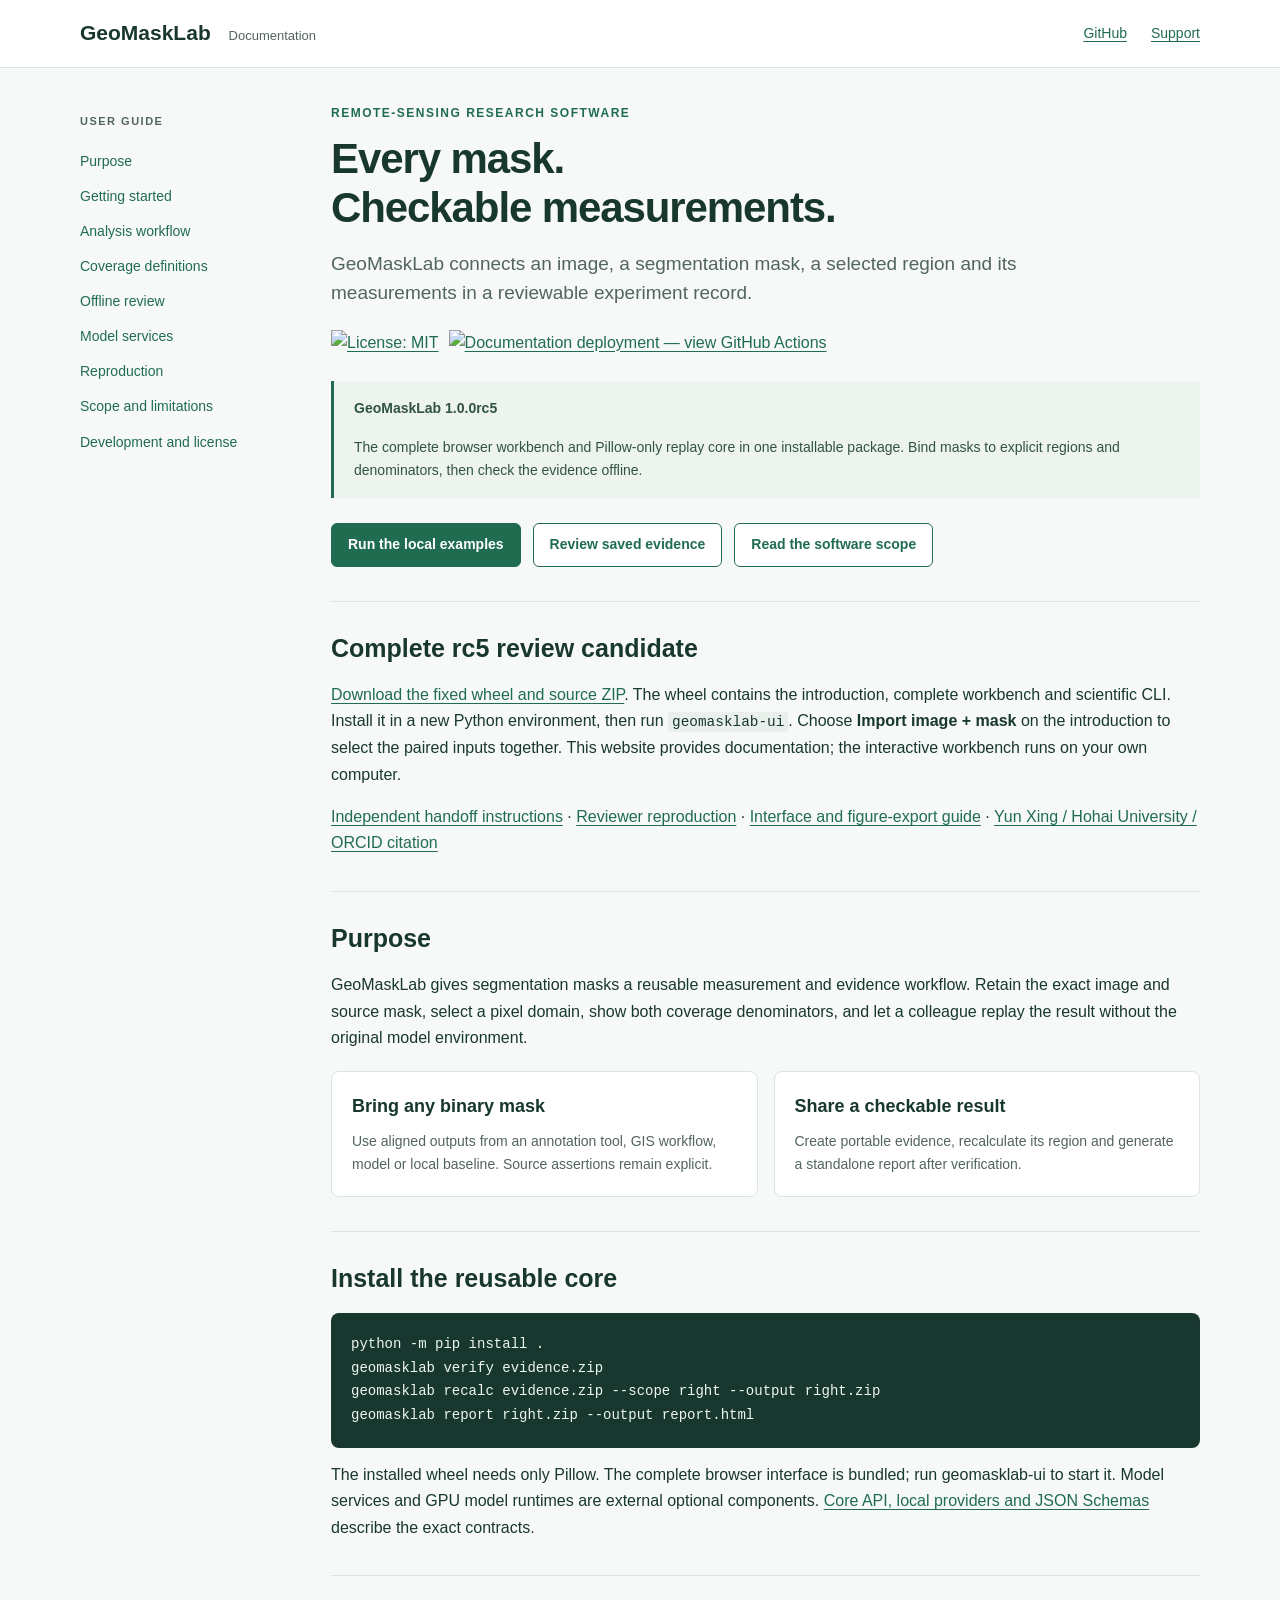
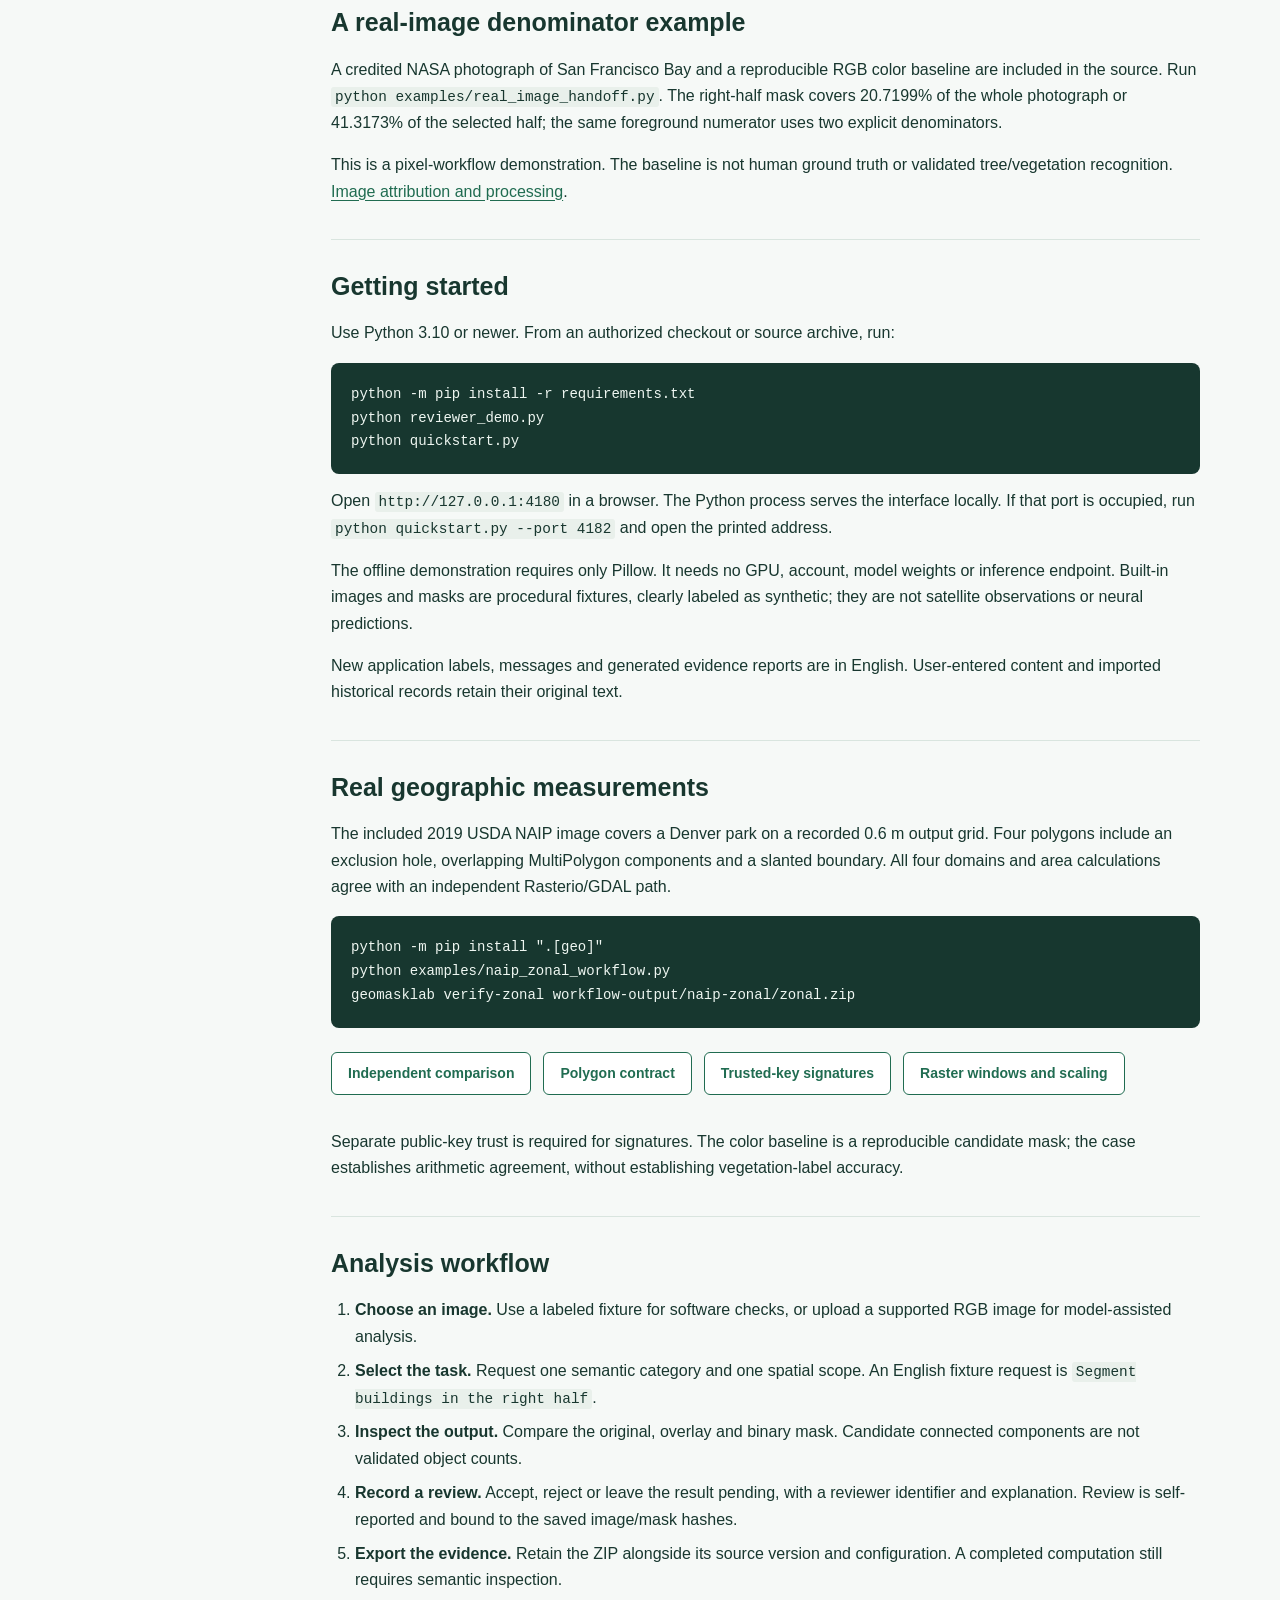
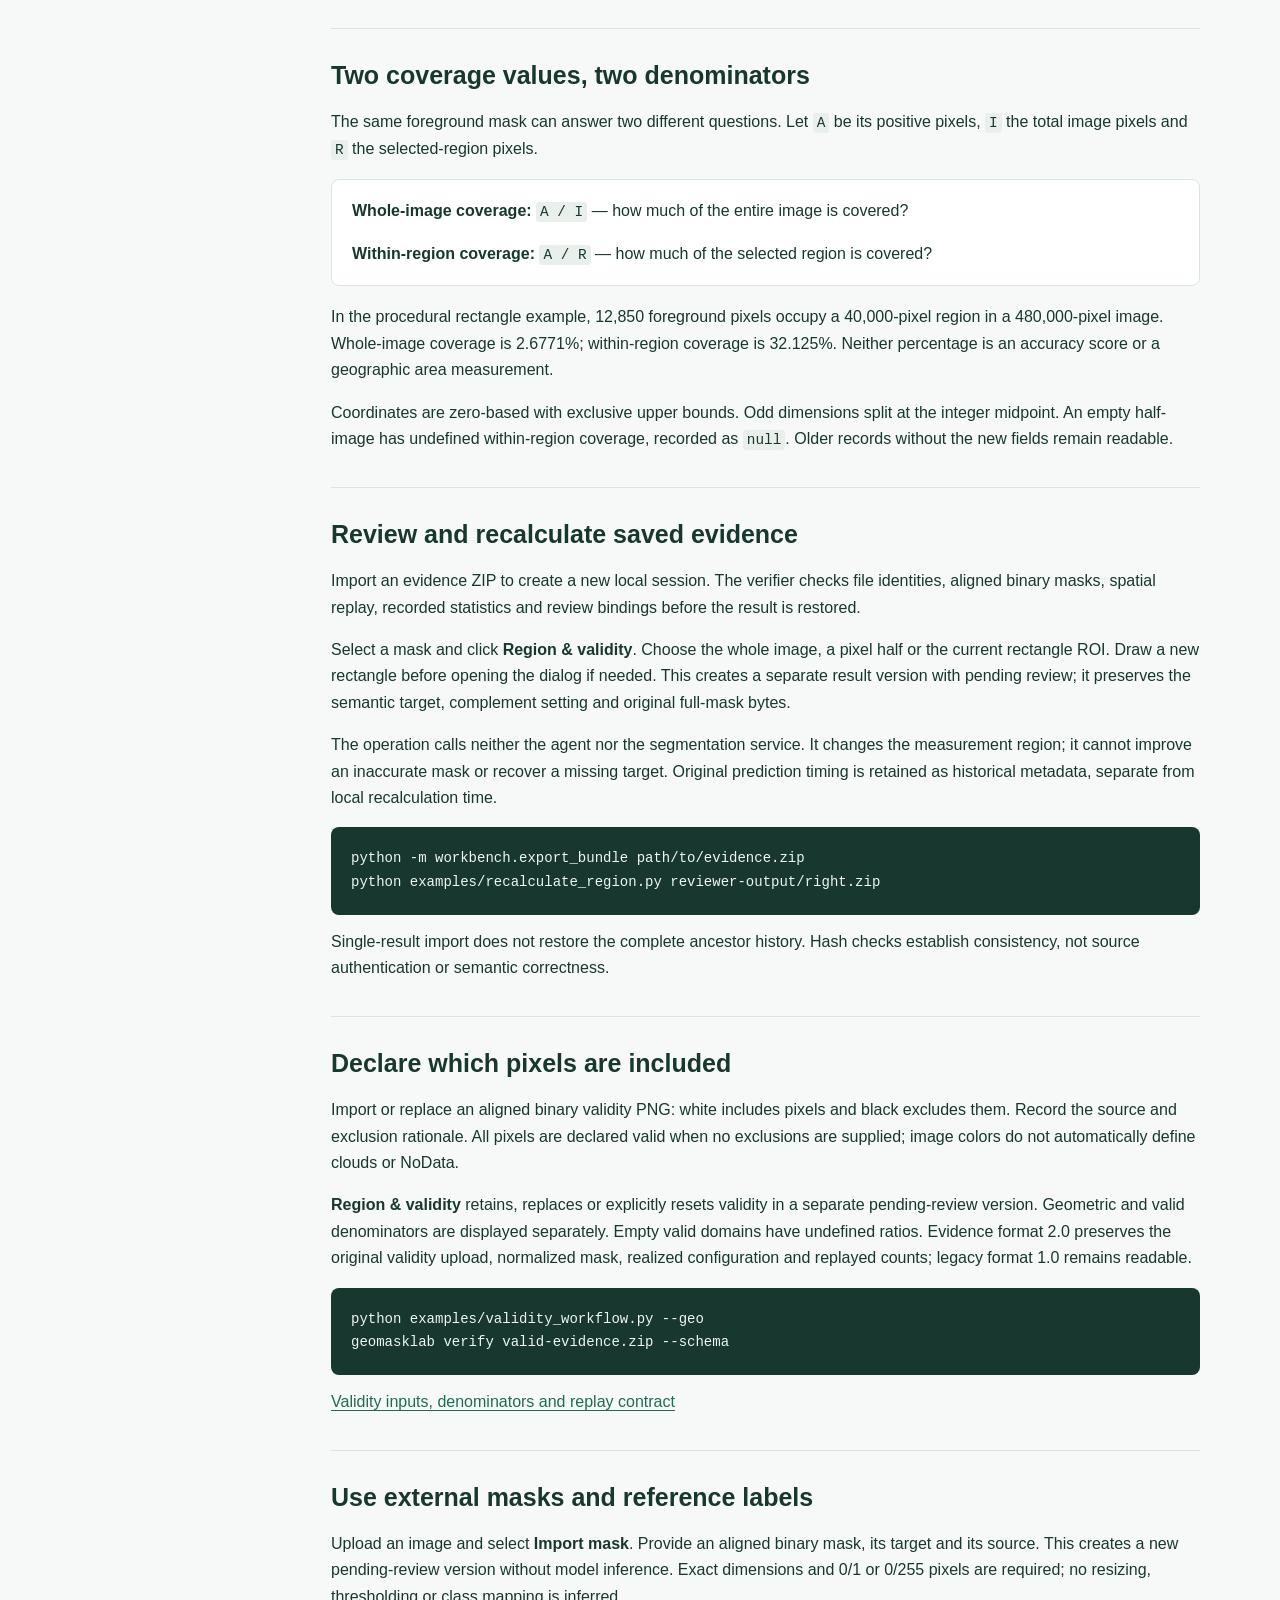
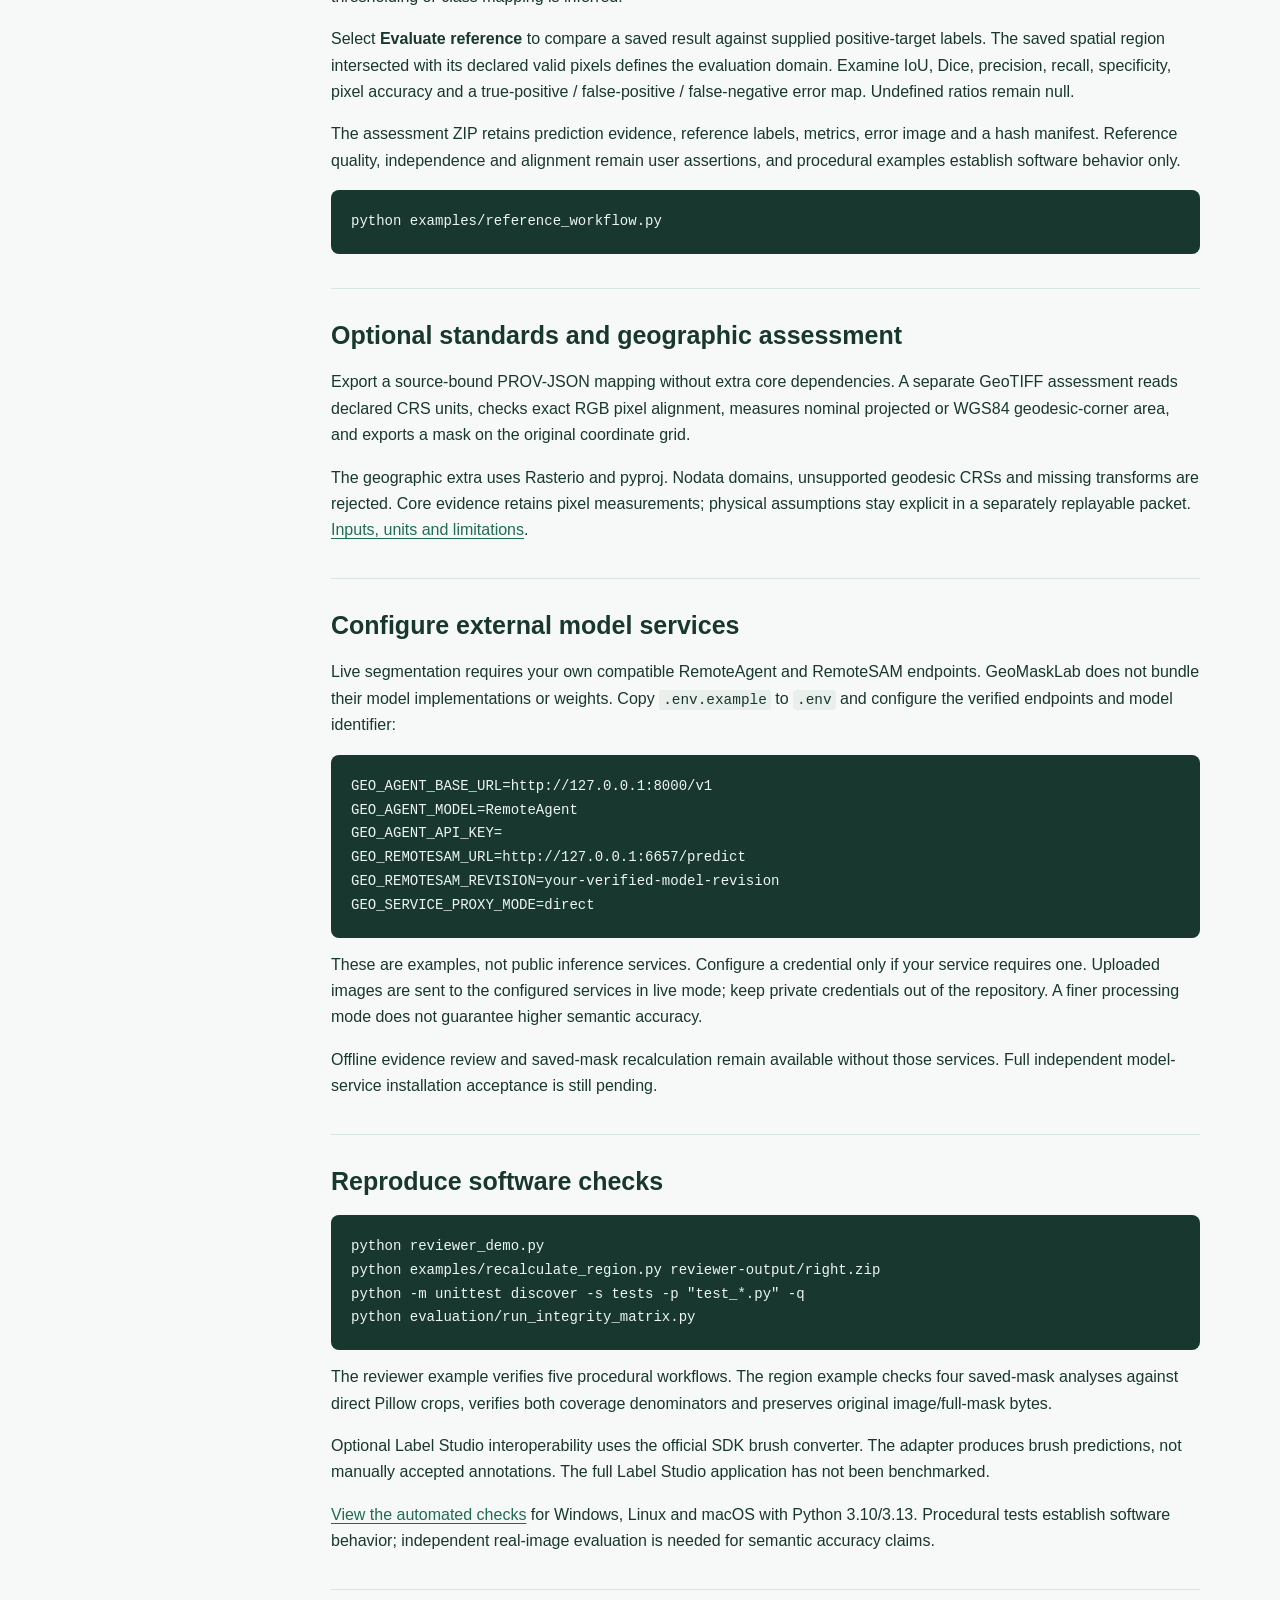
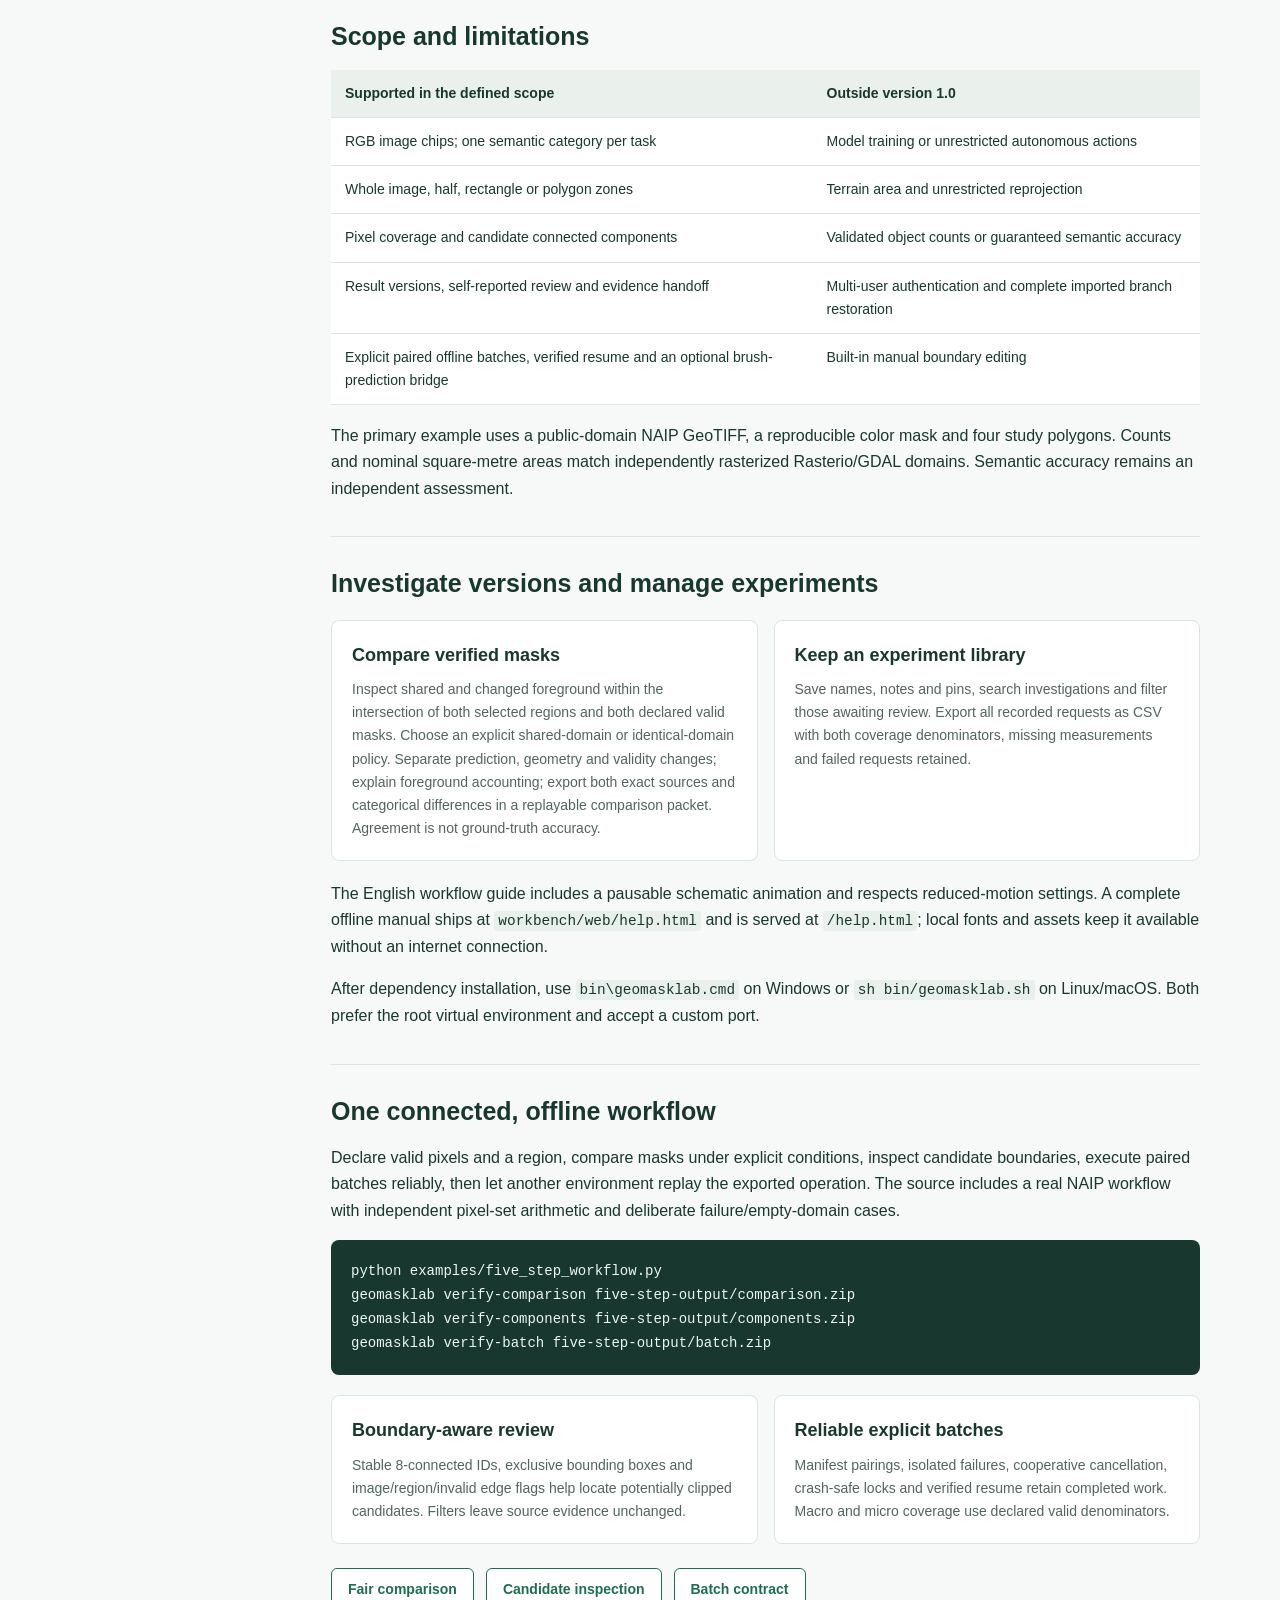
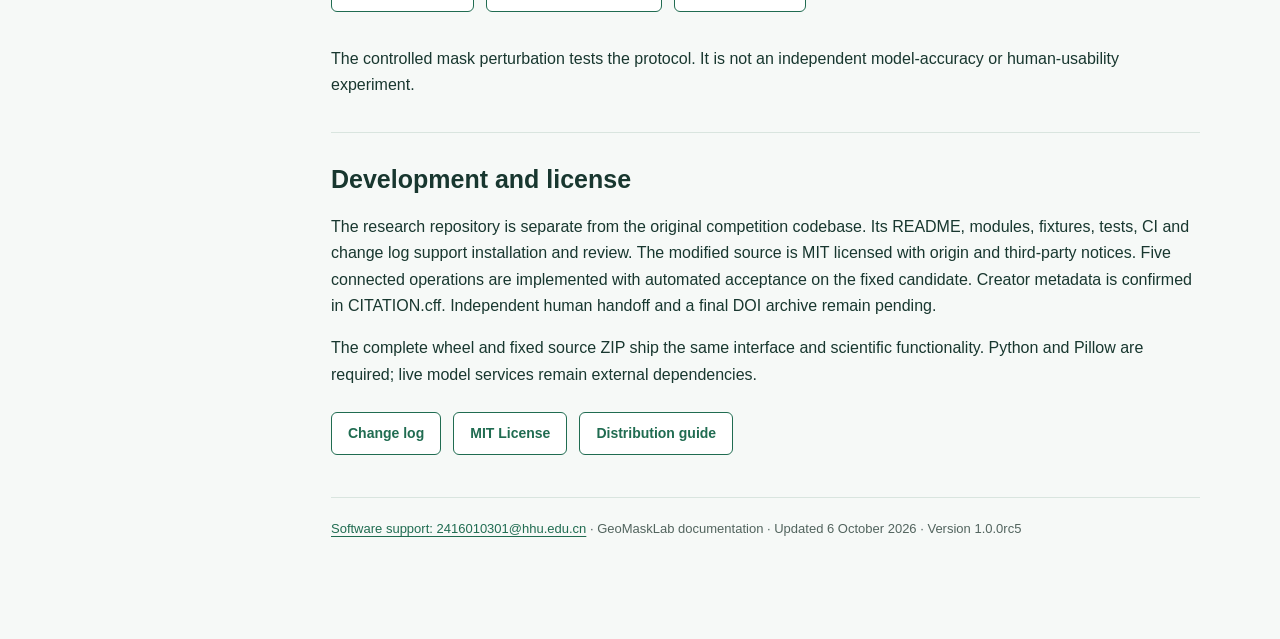
==== docs/site/index.html @ 45d6dcd5 "Make paired imports clear and align rc5 reviewer reproduction" ====
<!doctype html>
<html lang="en">
<head>
  <meta charset="utf-8">
  <meta name="viewport" content="width=device-width, initial-scale=1">
  <meta name="description" content="GeoMaskLab documentation: traceable remote-sensing segmentation, region-specific pixel measurements, and offline evidence review.">
  <title>GeoMaskLab — Documentation</title>
  <style>
    :root{color-scheme:light;--ink:#18372f;--muted:#52645e;--line:#d9e5df;--green:#206c51;--paper:#f6f9f7}
    *{box-sizing:border-box}html{scroll-behavior:smooth;scroll-padding-top:84px}body{margin:0;font:16px/1.65 Arial,Helvetica,sans-serif;color:var(--ink);background:var(--paper)}a{color:var(--green);text-underline-offset:3px}a:focus-visible,button:focus-visible{outline:3px solid #d9a546;outline-offset:4px}.skip{position:absolute;top:-60px;left:16px;background:white;padding:8px}.skip:focus{top:8px;z-index:10}header{background:#fff;border-bottom:1px solid var(--line);position:sticky;top:0;z-index:2}.header-inner{max-width:1180px;margin:auto;padding:16px 30px;display:flex;align-items:center;justify-content:space-between;gap:24px}.brand{font-weight:700;font-size:21px;color:var(--ink);text-decoration:none}.brand span{font-size:13px;color:var(--muted);font-weight:400;margin-left:12px}.header-links{display:flex;gap:24px;font-size:14px}.layout{max-width:1180px;margin:auto;display:grid;grid-template-columns:205px minmax(0,1fr);gap:46px;padding:36px 30px 70px}nav{position:sticky;top:100px;align-self:start;font-size:14px}nav strong{display:block;font-size:11px;letter-spacing:1.5px;color:var(--muted);margin:8px 0 14px}nav a{display:block;padding:6px 0;text-decoration:none}nav a:hover{text-decoration:underline}main{min-width:0}.eyebrow{color:var(--green);font-size:12px;letter-spacing:1.5px;font-weight:700;margin:0 0 12px}h1{font-size:42px;line-height:1.16;letter-spacing:-1.1px;margin:0 0 16px;max-width:720px}h2{font-size:25px;line-height:1.3;margin:0 0 18px}h3{font-size:18px;margin:0 0 8px}p{margin:0 0 16px}.lead{font-size:19px;line-height:1.55;color:var(--muted);max-width:710px}.badges{display:flex;flex-wrap:wrap;gap:10px;margin:22px 0}.badges img{height:20px;max-width:100%}.notice{background:#edf4ee;border-left:3px solid var(--green);padding:16px 20px;color:#315247;font-size:14px;margin:25px 0}.notice p:last-child{margin-bottom:0}.actions{display:flex;flex-wrap:wrap;gap:12px;margin:24px 0 34px}.button{display:inline-block;border:1px solid var(--green);border-radius:6px;padding:9px 16px;text-decoration:none;font-weight:700;font-size:14px;background:#fff}.button.primary{background:var(--green);color:#fff}section{border-top:1px solid var(--line);padding-top:30px;margin-top:34px}.cards{display:grid;grid-template-columns:repeat(2,minmax(0,1fr));gap:16px;margin:20px 0}.card{background:#fff;border:1px solid var(--line);border-radius:8px;padding:20px}.card p{font-size:14px;color:var(--muted);margin:0}pre{background:#17372f;color:#eef6f1;border-radius:8px;padding:20px;overflow:auto;font-size:14px;line-height:1.7}code{font-family:Consolas,"Liberation Mono",monospace}p code,li code,td code{font-size:.9em;background:#e9f0eb;padding:2px 4px;border-radius:3px}.table-wrap{overflow:auto}table{border-collapse:collapse;width:100%;font-size:14px;background:white}th,td{text-align:left;vertical-align:top;padding:12px 14px;border-bottom:1px solid var(--line)}th{background:#eaf1ec}ol,ul{padding-left:24px}li{margin-bottom:8px}.small{font-size:13px;color:var(--muted)}footer{border-top:1px solid var(--line);padding-top:20px;margin-top:42px;font-size:13px;color:var(--muted)}.formula{background:#fff;border:1px solid var(--line);border-radius:8px;padding:18px 20px}
    @media(max-width:800px){.layout{grid-template-columns:1fr;padding:25px 20px;gap:24px}nav{position:static;display:flex;flex-wrap:wrap;gap:8px 20px;border-bottom:1px solid var(--line);padding-bottom:15px}nav strong{width:100%;margin-bottom:0}nav a{padding:2px 0}.header-inner{padding:14px 20px}.header-links{gap:14px}.brand span{display:none}h1{font-size:34px}.cards{grid-template-columns:1fr}.lead{font-size:17px}}
    @media(prefers-reduced-motion:reduce){html{scroll-behavior:auto}}
  </style>
</head>
<body>
<a class="skip" href="#main">Skip to content</a>
<header><div class="header-inner"><a class="brand" href="#main">GeoMaskLab <span>Documentation</span></a><div class="header-links"><a href="https://github.com/pophip3/geomasklab">GitHub</a><a href="https://github.com/pophip3/geomasklab/issues">Support</a></div></div></header>
<div class="layout">
<nav aria-label="Documentation sections"><strong>USER GUIDE</strong><a href="#purpose">Purpose</a><a href="#start">Getting started</a><a href="#workflow">Analysis workflow</a><a href="#coverage">Coverage definitions</a><a href="#offline">Offline review</a><a href="#models">Model services</a><a href="#reproduce">Reproduction</a><a href="#scope">Scope and limitations</a><a href="#development">Development and license</a></nav>
<main id="main">
  <p class="eyebrow">REMOTE-SENSING RESEARCH SOFTWARE</p>
  <h1>Every mask.<br>Checkable measurements.</h1>
  <p class="lead">GeoMaskLab connects an image, a segmentation mask, a selected region and its measurements in a reviewable experiment record.</p>
  <div class="badges"><a href="https://github.com/pophip3/geomasklab/blob/main/LICENSE"><img src="https://img.shields.io/badge/license-MIT-blue" alt="License: MIT"></a><a href="https://github.com/pophip3/geomasklab/actions/workflows/documentation.yml"><img src="https://github.com/pophip3/geomasklab/actions/workflows/documentation.yml/badge.svg" alt="Documentation deployment — view GitHub Actions"></a></div>
  <div class="notice"><p><strong>GeoMaskLab 1.0.0rc5</strong></p><p>The complete browser workbench and Pillow-only replay core in one installable package. Bind masks to explicit regions and denominators, then check the evidence offline.</p></div>
  <div class="actions"><a class="button primary" href="#start">Run the local examples</a><a class="button" href="#offline">Review saved evidence</a><a class="button" href="https://github.com/pophip3/geomasklab/blob/main/docs/software_scope.md">Read the software scope</a></div>

  <section id="release"><h2>Complete rc5 review candidate</h2><p><a href="https://github.com/pophip3/geomasklab/releases/tag/v1.0.0rc5">Download the fixed wheel and source ZIP</a>. The wheel contains the introduction, complete workbench and scientific CLI. Install it in a new Python environment, then run <code>geomasklab-ui</code>. Choose <strong>Import image + mask</strong> on the introduction to select the paired inputs together. This website provides documentation; the interactive workbench runs on your own computer.</p><p><a href="https://github.com/pophip3/geomasklab/blob/v1.0.0rc5/docs/independent_handoff.md">Independent handoff instructions</a> · <a href="https://github.com/pophip3/geomasklab/blob/v1.0.0rc5/docs/reviewer_reproduction.md">Reviewer reproduction</a> · <a href="https://github.com/pophip3/geomasklab/blob/v1.0.0rc5/docs/presentation_workbench.md">Interface and figure-export guide</a> · <a href="https://github.com/pophip3/geomasklab/blob/v1.0.0rc5/CITATION.cff">Yun Xing / Hohai University / ORCID citation</a></p></section><section id="purpose"><h2>Purpose</h2><p>GeoMaskLab gives segmentation masks a reusable measurement and evidence workflow. Retain the exact image and source mask, select a pixel domain, show both coverage denominators, and let a colleague replay the result without the original model environment.</p><div class="cards"><article class="card"><h3>Bring any binary mask</h3><p>Use aligned outputs from an annotation tool, GIS workflow, model or local baseline. Source assertions remain explicit.</p></article><article class="card"><h3>Share a checkable result</h3><p>Create portable evidence, recalculate its region and generate a standalone report after verification.</p></article></div></section>

  <section id="core"><h2>Install the reusable core</h2><pre><code>python -m pip install .
geomasklab verify evidence.zip
geomasklab recalc evidence.zip --scope right --output right.zip
geomasklab report right.zip --output report.html</code></pre><p>The installed wheel needs only Pillow. The complete browser interface is bundled; run geomasklab-ui to start it. Model services and GPU model runtimes are external optional components. <a href="https://github.com/pophip3/geomasklab/blob/main/docs/core_package.md">Core API, local providers and JSON Schemas</a> describe the exact contracts.</p></section>
<section id="real"><h2>A real-image denominator example</h2><p>A credited NASA photograph of San Francisco Bay and a reproducible RGB color baseline are included in the source. Run <code>python examples/real_image_handoff.py</code>. The right-half mask covers 20.7199% of the whole photograph or 41.3173% of the selected half; the same foreground numerator uses two explicit denominators.</p><p>This is a pixel-workflow demonstration. The baseline is not human ground truth or validated tree/vegetation recognition. <a href="https://github.com/pophip3/geomasklab/tree/main/examples/data/san-francisco-bay">Image attribution and processing</a>.</p></section>
<section id="start"><h2>Getting started</h2><p>Use Python 3.10 or newer. From an authorized checkout or source archive, run:</p><pre><code>python -m pip install -r requirements.txt
python reviewer_demo.py
python quickstart.py</code></pre><p>Open <code>http://127.0.0.1:4180</code> in a browser. The Python process serves the interface locally. If that port is occupied, run <code>python quickstart.py --port 4182</code> and open the printed address.</p><p>The offline demonstration requires only Pillow. It needs no GPU, account, model weights or inference endpoint. Built-in images and masks are procedural fixtures, clearly labeled as synthetic; they are not satellite observations or neural predictions.</p><p>New application labels, messages and generated evidence reports are in English. User-entered content and imported historical records retain their original text.</p></section>

  <section id="geographic"><h2>Real geographic measurements</h2><p>The included 2019 USDA NAIP image covers a Denver park on a recorded 0.6 m output grid. Four polygons include an exclusion hole, overlapping MultiPolygon components and a slanted boundary. All four domains and area calculations agree with an independent Rasterio/GDAL path.</p><pre><code>python -m pip install &quot;.[geo]&quot;
python examples/naip_zonal_workflow.py
geomasklab verify-zonal workflow-output/naip-zonal/zonal.zip</code></pre><div class="actions"><a class="button" href="https://github.com/pophip3/geomasklab/blob/main/evaluation/geospatial/README.md">Independent comparison</a><a class="button" href="https://github.com/pophip3/geomasklab/blob/main/docs/zonal_statistics.md">Polygon contract</a><a class="button" href="https://github.com/pophip3/geomasklab/blob/main/docs/signatures.md">Trusted-key signatures</a><a class="button" href="https://github.com/pophip3/geomasklab/blob/main/docs/raster_inputs.md">Raster windows and scaling</a></div><p>Separate public-key trust is required for signatures. The color baseline is a reproducible candidate mask; the case establishes arithmetic agreement, without establishing vegetation-label accuracy.</p></section>
  <section id="workflow"><h2>Analysis workflow</h2><ol><li><strong>Choose an image.</strong> Use a labeled fixture for software checks, or upload a supported RGB image for model-assisted analysis.</li><li><strong>Select the task.</strong> Request one semantic category and one spatial scope. An English fixture request is <code>Segment buildings in the right half</code>.</li><li><strong>Inspect the output.</strong> Compare the original, overlay and binary mask. Candidate connected components are not validated object counts.</li><li><strong>Record a review.</strong> Accept, reject or leave the result pending, with a reviewer identifier and explanation. Review is self-reported and bound to the saved image/mask hashes.</li><li><strong>Export the evidence.</strong> Retain the ZIP alongside its source version and configuration. A completed computation still requires semantic inspection.</li></ol></section>

  <section id="coverage"><h2>Two coverage values, two denominators</h2><p>The same foreground mask can answer two different questions. Let <code>A</code> be its positive pixels, <code>I</code> the total image pixels and <code>R</code> the selected-region pixels.</p><div class="formula"><p><strong>Whole-image coverage:</strong> <code>A / I</code> — how much of the entire image is covered?</p><p style="margin-bottom:0"><strong>Within-region coverage:</strong> <code>A / R</code> — how much of the selected region is covered?</p></div><p style="margin-top:18px">In the procedural rectangle example, 12,850 foreground pixels occupy a 40,000-pixel region in a 480,000-pixel image. Whole-image coverage is 2.6771%; within-region coverage is 32.125%. Neither percentage is an accuracy score or a geographic area measurement.</p><p>Coordinates are zero-based with exclusive upper bounds. Odd dimensions split at the integer midpoint. An empty half-image has undefined within-region coverage, recorded as <code>null</code>. Older records without the new fields remain readable.</p></section>

  <section id="offline"><h2>Review and recalculate saved evidence</h2><p>Import an evidence ZIP to create a new local session. The verifier checks file identities, aligned binary masks, spatial replay, recorded statistics and review bindings before the result is restored.</p><p>Select a mask and click <strong>Region &amp; validity</strong>. Choose the whole image, a pixel half or the current rectangle ROI. Draw a new rectangle before opening the dialog if needed. This creates a separate result version with pending review; it preserves the semantic target, complement setting and original full-mask bytes.</p><p>The operation calls neither the agent nor the segmentation service. It changes the measurement region; it cannot improve an inaccurate mask or recover a missing target. Original prediction timing is retained as historical metadata, separate from local recalculation time.</p><pre><code>python -m workbench.export_bundle path/to/evidence.zip
python examples/recalculate_region.py reviewer-output/right.zip</code></pre><p>Single-result import does not restore the complete ancestor history. Hash checks establish consistency, not source authentication or semantic correctness.</p></section>

  <section id="validity"><h2>Declare which pixels are included</h2><p>Import or replace an aligned binary validity PNG: white includes pixels and black excludes them. Record the source and exclusion rationale. All pixels are declared valid when no exclusions are supplied; image colors do not automatically define clouds or NoData.</p><p><strong>Region &amp; validity</strong> retains, replaces or explicitly resets validity in a separate pending-review version. Geometric and valid denominators are displayed separately. Empty valid domains have undefined ratios. Evidence format 2.0 preserves the original validity upload, normalized mask, realized configuration and replayed counts; legacy format 1.0 remains readable.</p><pre><code>python examples/validity_workflow.py --geo
geomasklab verify valid-evidence.zip --schema</code></pre><p><a href="https://github.com/pophip3/geomasklab/blob/main/docs/core_package.md">Validity inputs, denominators and replay contract</a></p></section>
<section id="reference"><h2>Use external masks and reference labels</h2><p>Upload an image and select <strong>Import mask</strong>. Provide an aligned binary mask, its target and its source. This creates a new pending-review version without model inference. Exact dimensions and 0/1 or 0/255 pixels are required; no resizing, thresholding or class mapping is inferred.</p><p>Select <strong>Evaluate reference</strong> to compare a saved result against supplied positive-target labels. The saved spatial region intersected with its declared valid pixels defines the evaluation domain. Examine IoU, Dice, precision, recall, specificity, pixel accuracy and a true-positive / false-positive / false-negative error map. Undefined ratios remain null.</p><p>The assessment ZIP retains prediction evidence, reference labels, metrics, error image and a hash manifest. Reference quality, independence and alignment remain user assertions, and procedural examples establish software behavior only.</p><pre><code>python examples/reference_workflow.py</code></pre></section>

  <section id="extensions"><h2>Optional standards and geographic assessment</h2><p>Export a source-bound PROV-JSON mapping without extra core dependencies. A separate GeoTIFF assessment reads declared CRS units, checks exact RGB pixel alignment, measures nominal projected or WGS84 geodesic-corner area, and exports a mask on the original coordinate grid.</p><p>The geographic extra uses Rasterio and pyproj. Nodata domains, unsupported geodesic CRSs and missing transforms are rejected. Core evidence retains pixel measurements; physical assumptions stay explicit in a separately replayable packet. <a href="https://github.com/pophip3/geomasklab/blob/main/docs/geospatial_assessment.md">Inputs, units and limitations</a>.</p></section>
<section id="models"><h2>Configure external model services</h2><p>Live segmentation requires your own compatible RemoteAgent and RemoteSAM endpoints. GeoMaskLab does not bundle their model implementations or weights. Copy <code>.env.example</code> to <code>.env</code> and configure the verified endpoints and model identifier:</p><pre><code>GEO_AGENT_BASE_URL=http://127.0.0.1:8000/v1
GEO_AGENT_MODEL=RemoteAgent
GEO_AGENT_API_KEY=
GEO_REMOTESAM_URL=http://127.0.0.1:6657/predict
GEO_REMOTESAM_REVISION=your-verified-model-revision
GEO_SERVICE_PROXY_MODE=direct</code></pre><p>These are examples, not public inference services. Configure a credential only if your service requires one. Uploaded images are sent to the configured services in live mode; keep private credentials out of the repository. A finer processing mode does not guarantee higher semantic accuracy.</p><p>Offline evidence review and saved-mask recalculation remain available without those services. Full independent model-service installation acceptance is still pending.</p></section>

  <section id="reproduce"><h2>Reproduce software checks</h2><pre><code>python reviewer_demo.py
python examples/recalculate_region.py reviewer-output/right.zip
python -m unittest discover -s tests -p "test_*.py" -q
python evaluation/run_integrity_matrix.py</code></pre><p>The reviewer example verifies five procedural workflows. The region example checks four saved-mask analyses against direct Pillow crops, verifies both coverage denominators and preserves original image/full-mask bytes.</p><p>Optional Label Studio interoperability uses the official SDK brush converter. The adapter produces brush predictions, not manually accepted annotations. The full Label Studio application has not been benchmarked.</p><p><a href="https://github.com/pophip3/geomasklab/actions/workflows/research-checks.yml">View the automated checks</a> for Windows, Linux and macOS with Python 3.10/3.13. Procedural tests establish software behavior; independent real-image evaluation is needed for semantic accuracy claims.</p></section>

  <section id="scope"><h2>Scope and limitations</h2><div class="table-wrap"><table><thead><tr><th>Supported in the defined scope</th><th>Outside version 1.0</th></tr></thead><tbody><tr><td>RGB image chips; one semantic category per task</td><td>Model training or unrestricted autonomous actions</td></tr><tr><td>Whole image, half, rectangle or polygon zones</td><td>Terrain area and unrestricted reprojection</td></tr><tr><td>Pixel coverage and candidate connected components</td><td>Validated object counts or guaranteed semantic accuracy</td></tr><tr><td>Result versions, self-reported review and evidence handoff</td><td>Multi-user authentication and complete imported branch restoration</td></tr><tr><td>Explicit paired offline batches, verified resume and an optional brush-prediction bridge</td><td>Built-in manual boundary editing</td></tr></tbody></table></div><p style="margin-top:18px">The primary example uses a public-domain NAIP GeoTIFF, a reproducible color mask and four study polygons. Counts and nominal square-metre areas match independently rasterized Rasterio/GDAL domains. Semantic accuracy remains an independent assessment.</p></section>

  <section id="investigate"><h2>Investigate versions and manage experiments</h2><div class="cards"><article class="card"><h3>Compare verified masks</h3><p>Inspect shared and changed foreground within the intersection of both selected regions and both declared valid masks. Choose an explicit shared-domain or identical-domain policy. Separate prediction, geometry and validity changes; explain foreground accounting; export both exact sources and categorical differences in a replayable comparison packet. Agreement is not ground-truth accuracy.</p></article><article class="card"><h3>Keep an experiment library</h3><p>Save names, notes and pins, search investigations and filter those awaiting review. Export all recorded requests as CSV with both coverage denominators, missing measurements and failed requests retained.</p></article></div><p>The English workflow guide includes a pausable schematic animation and respects reduced-motion settings. A complete offline manual ships at <code>workbench/web/help.html</code> and is served at <code>/help.html</code>; local fonts and assets keep it available without an internet connection.</p><p>After dependency installation, use <code>bin\geomasklab.cmd</code> on Windows or <code>sh bin/geomasklab.sh</code> on Linux/macOS. Both prefer the root virtual environment and accept a custom port.</p></section>
  <section id="five-steps"><h2>One connected, offline workflow</h2><p>Declare valid pixels and a region, compare masks under explicit conditions, inspect candidate boundaries, execute paired batches reliably, then let another environment replay the exported operation. The source includes a real NAIP workflow with independent pixel-set arithmetic and deliberate failure/empty-domain cases.</p><pre><code>python examples/five_step_workflow.py
geomasklab verify-comparison five-step-output/comparison.zip
geomasklab verify-components five-step-output/components.zip
geomasklab verify-batch five-step-output/batch.zip</code></pre><div class="cards"><article class="card"><h3>Boundary-aware review</h3><p>Stable 8-connected IDs, exclusive bounding boxes and image/region/invalid edge flags help locate potentially clipped candidates. Filters leave source evidence unchanged.</p></article><article class="card"><h3>Reliable explicit batches</h3><p>Manifest pairings, isolated failures, cooperative cancellation, crash-safe locks and verified resume retain completed work. Macro and micro coverage use declared valid denominators.</p></article></div><div class="actions"><a class="button" href="https://github.com/pophip3/geomasklab/blob/main/docs/fair_comparison.md">Fair comparison</a><a class="button" href="https://github.com/pophip3/geomasklab/blob/main/docs/component_inspection.md">Candidate inspection</a><a class="button" href="https://github.com/pophip3/geomasklab/blob/main/docs/manifest_batch.md">Batch contract</a></div><p>The controlled mask perturbation tests the protocol. It is not an independent model-accuracy or human-usability experiment.</p></section><section id="development"><h2>Development and license</h2><p>The research repository is separate from the original competition codebase. Its README, modules, fixtures, tests, CI and change log support installation and review. The modified source is MIT licensed with origin and third-party notices. Five connected operations are implemented with automated acceptance on the fixed candidate. Creator metadata is confirmed in CITATION.cff. Independent human handoff and a final DOI archive remain pending.</p><p>The complete wheel and fixed source ZIP ship the same interface and scientific functionality. Python and Pillow are required; live model services remain external dependencies.</p><div class="actions"><a class="button" href="https://github.com/pophip3/geomasklab/blob/main/CHANGELOG.md">Change log</a><a class="button" href="https://github.com/pophip3/geomasklab/blob/main/LICENSE">MIT License</a><a class="button" href="https://github.com/pophip3/geomasklab/blob/main/docs/distribution_layout.md">Distribution guide</a></div></section>
  <footer><a href="mailto:2416010301@hhu.edu.cn">Software support: 2416010301@hhu.edu.cn</a> · GeoMaskLab documentation · Updated 6 October 2026 · Version 1.0.0rc5</footer>
</main>
</div>
</body>
</html>
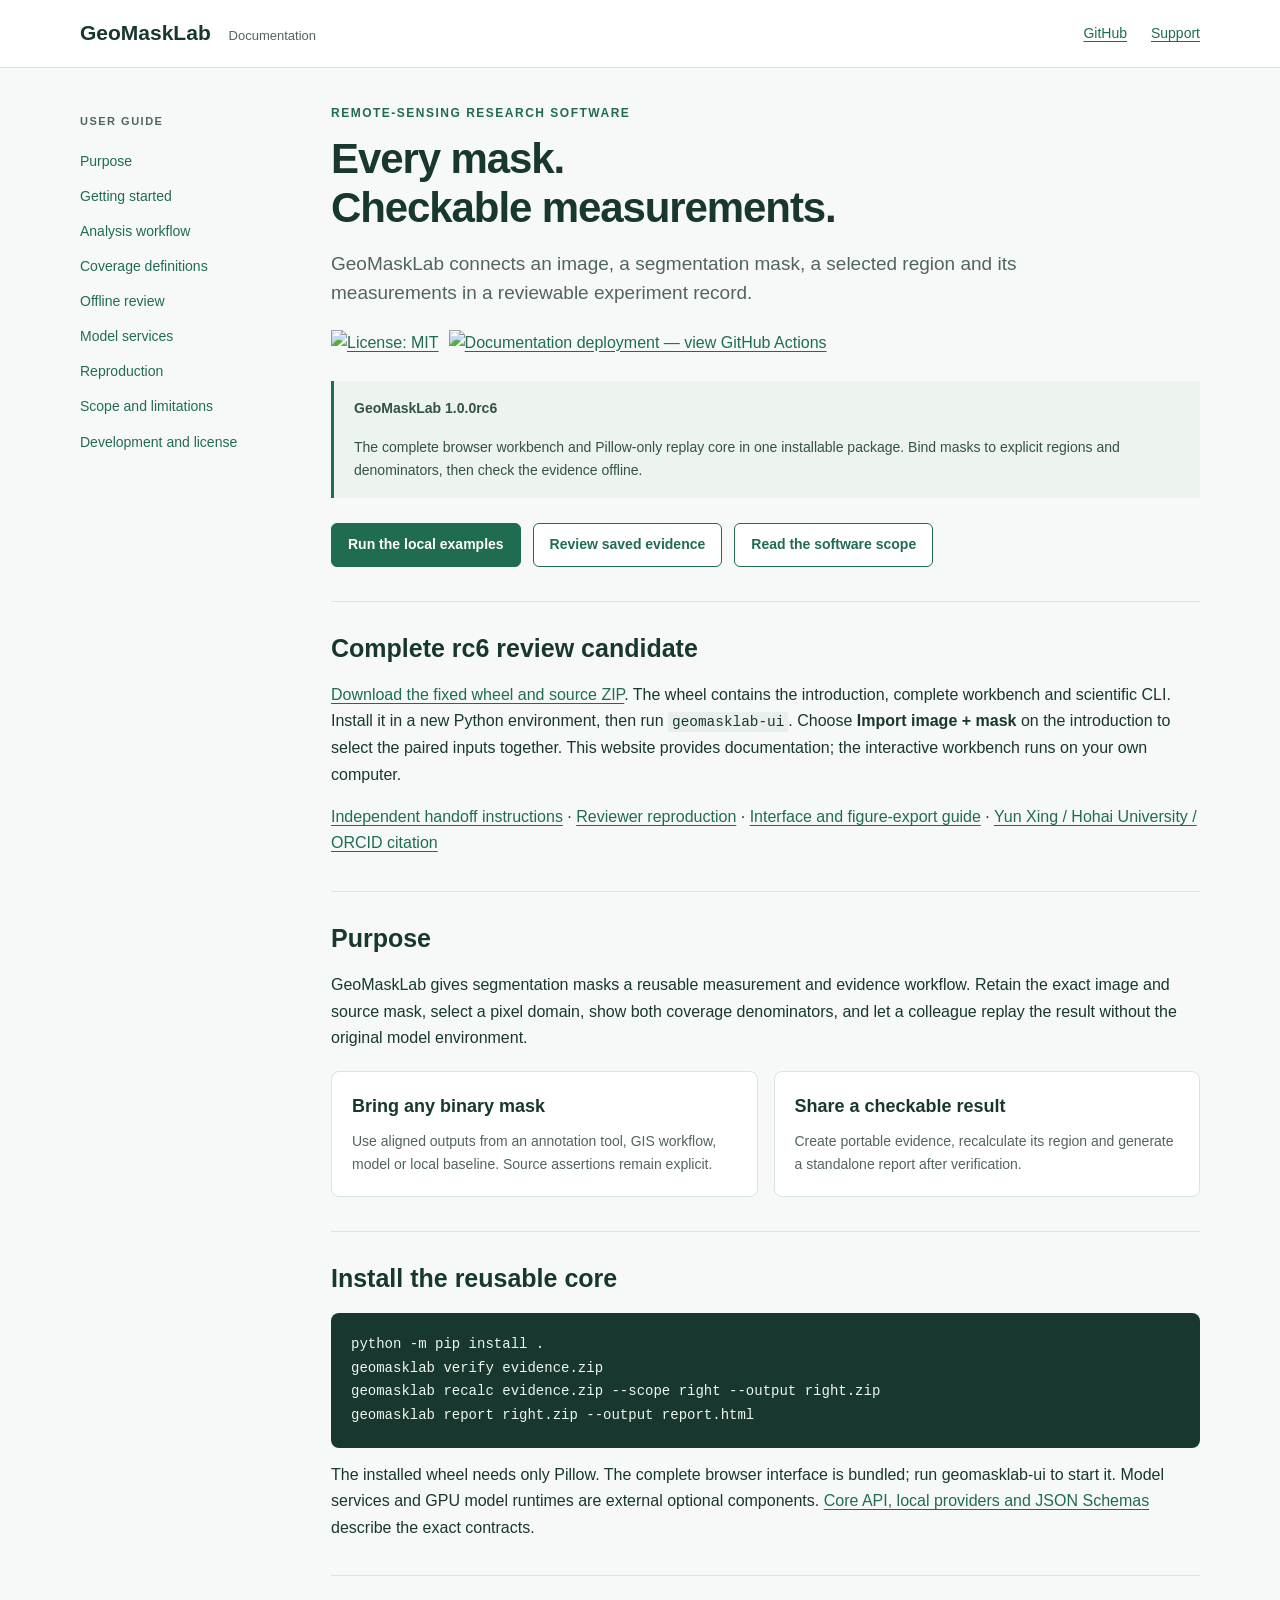
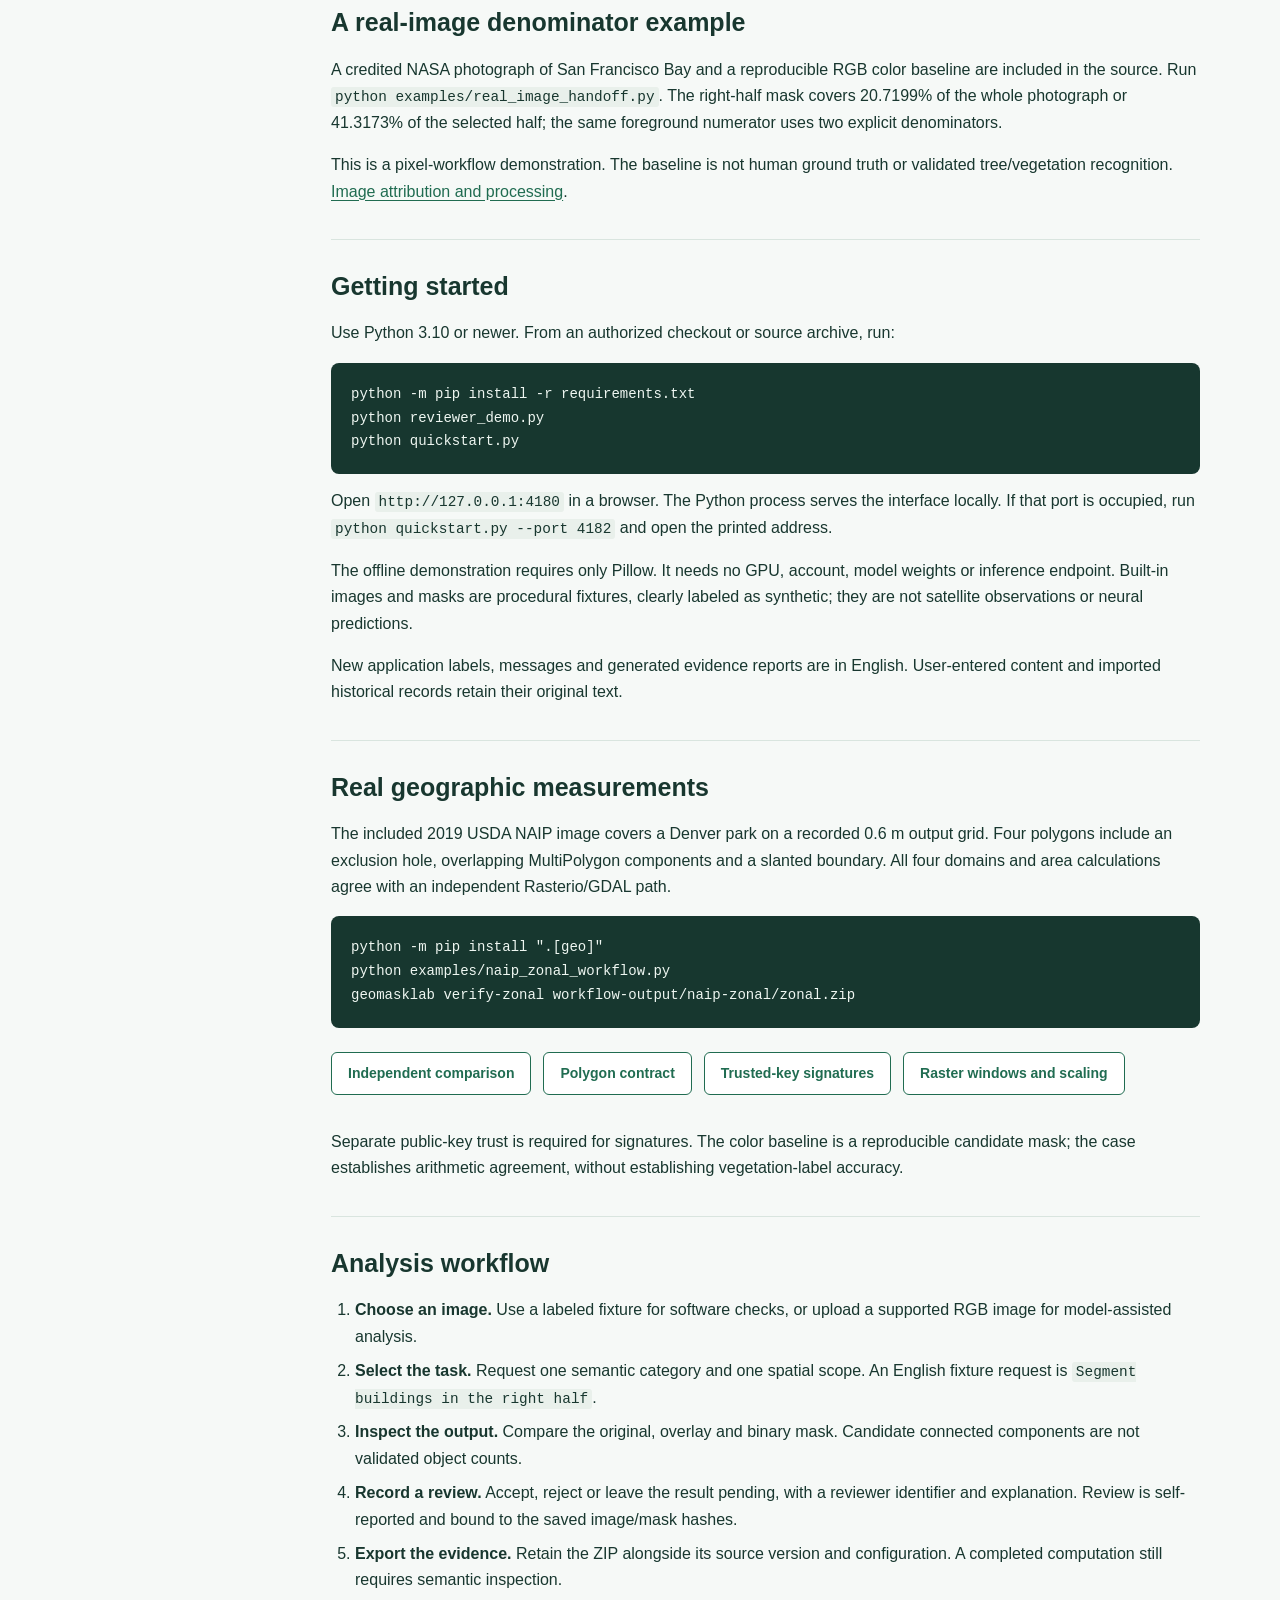
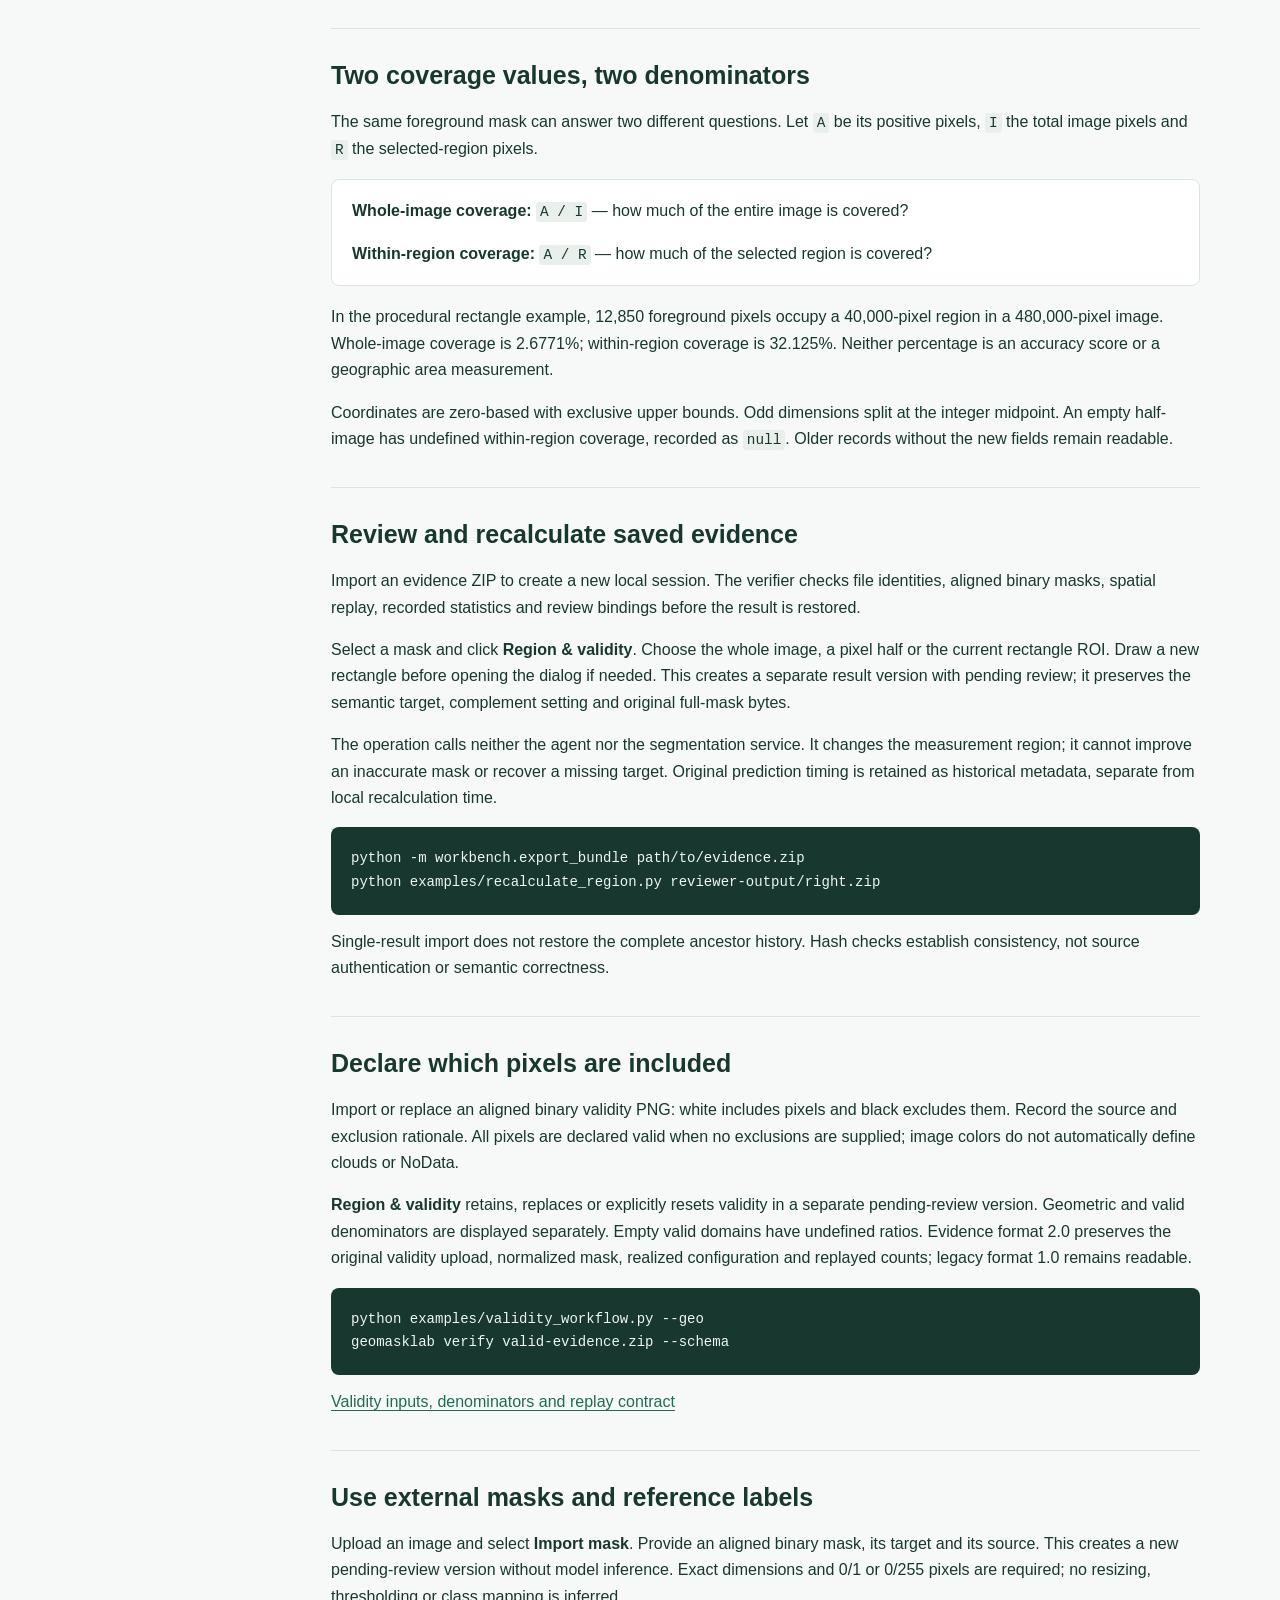
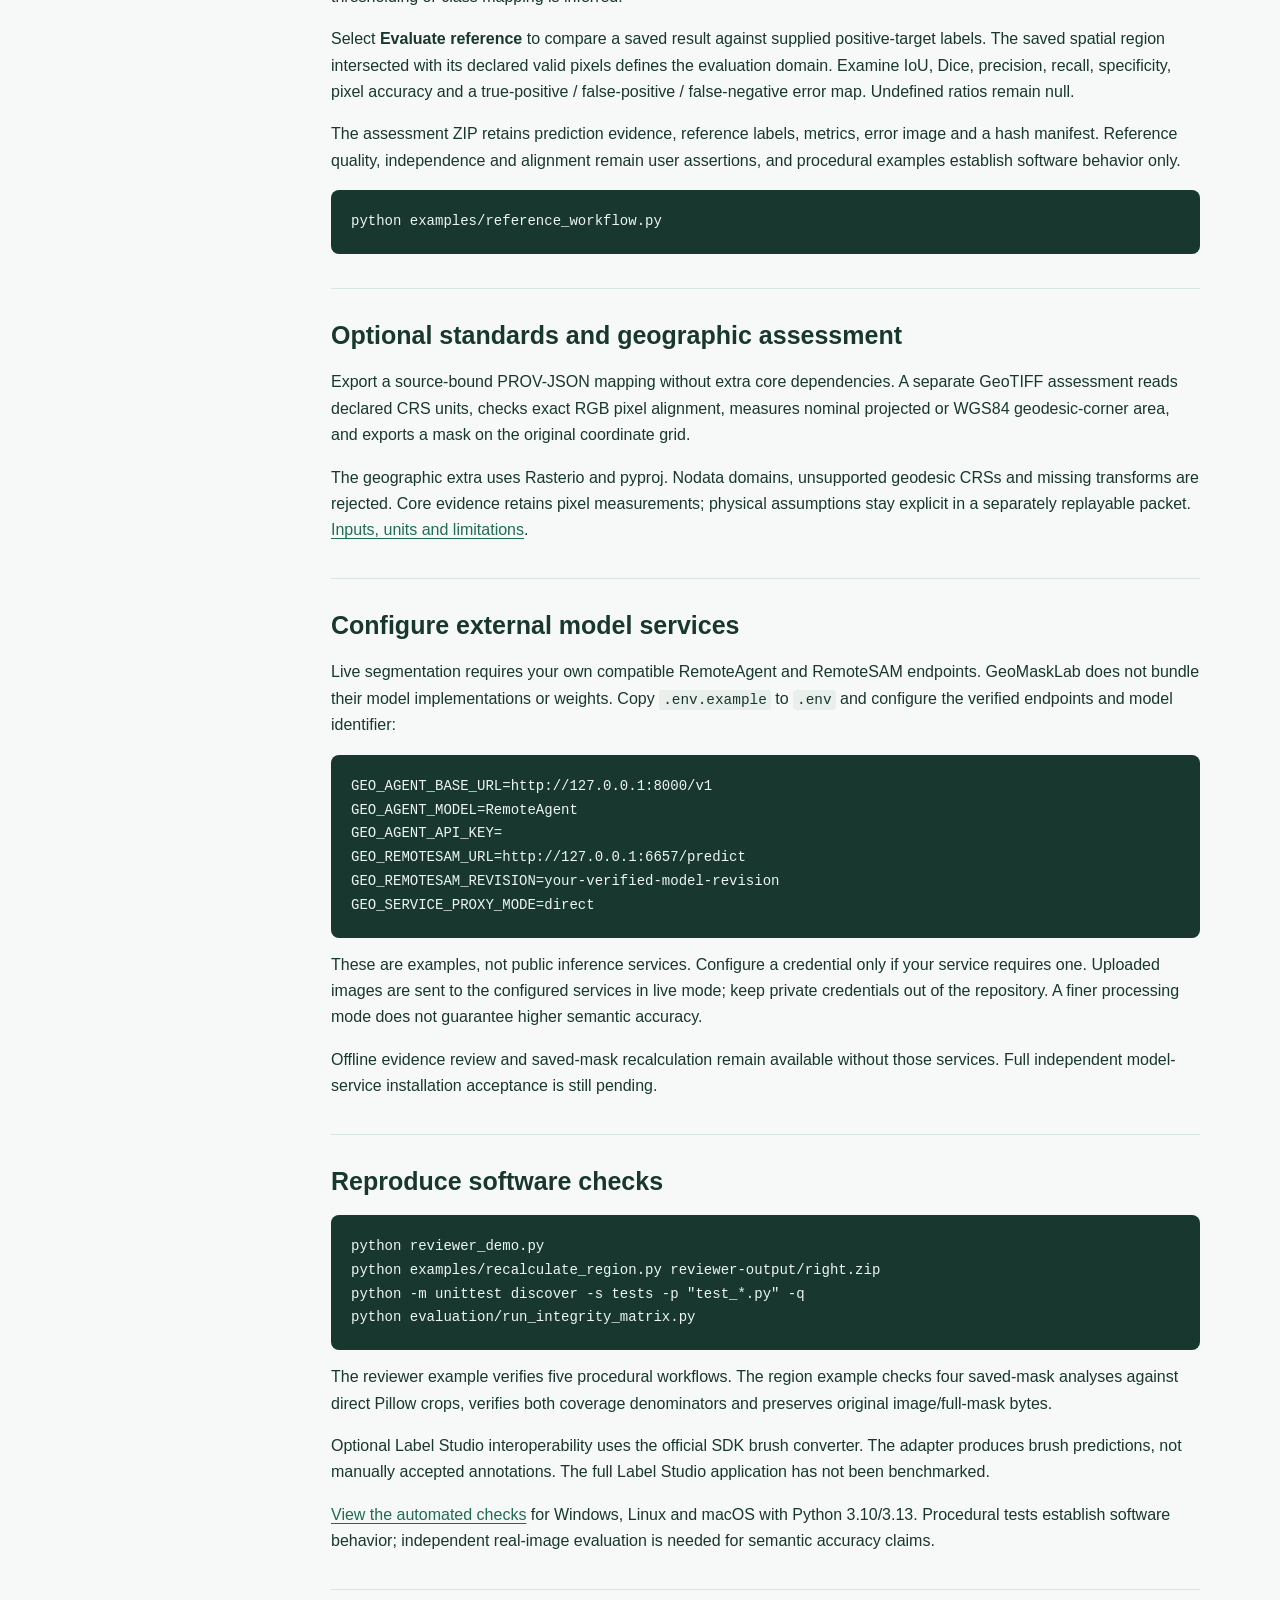
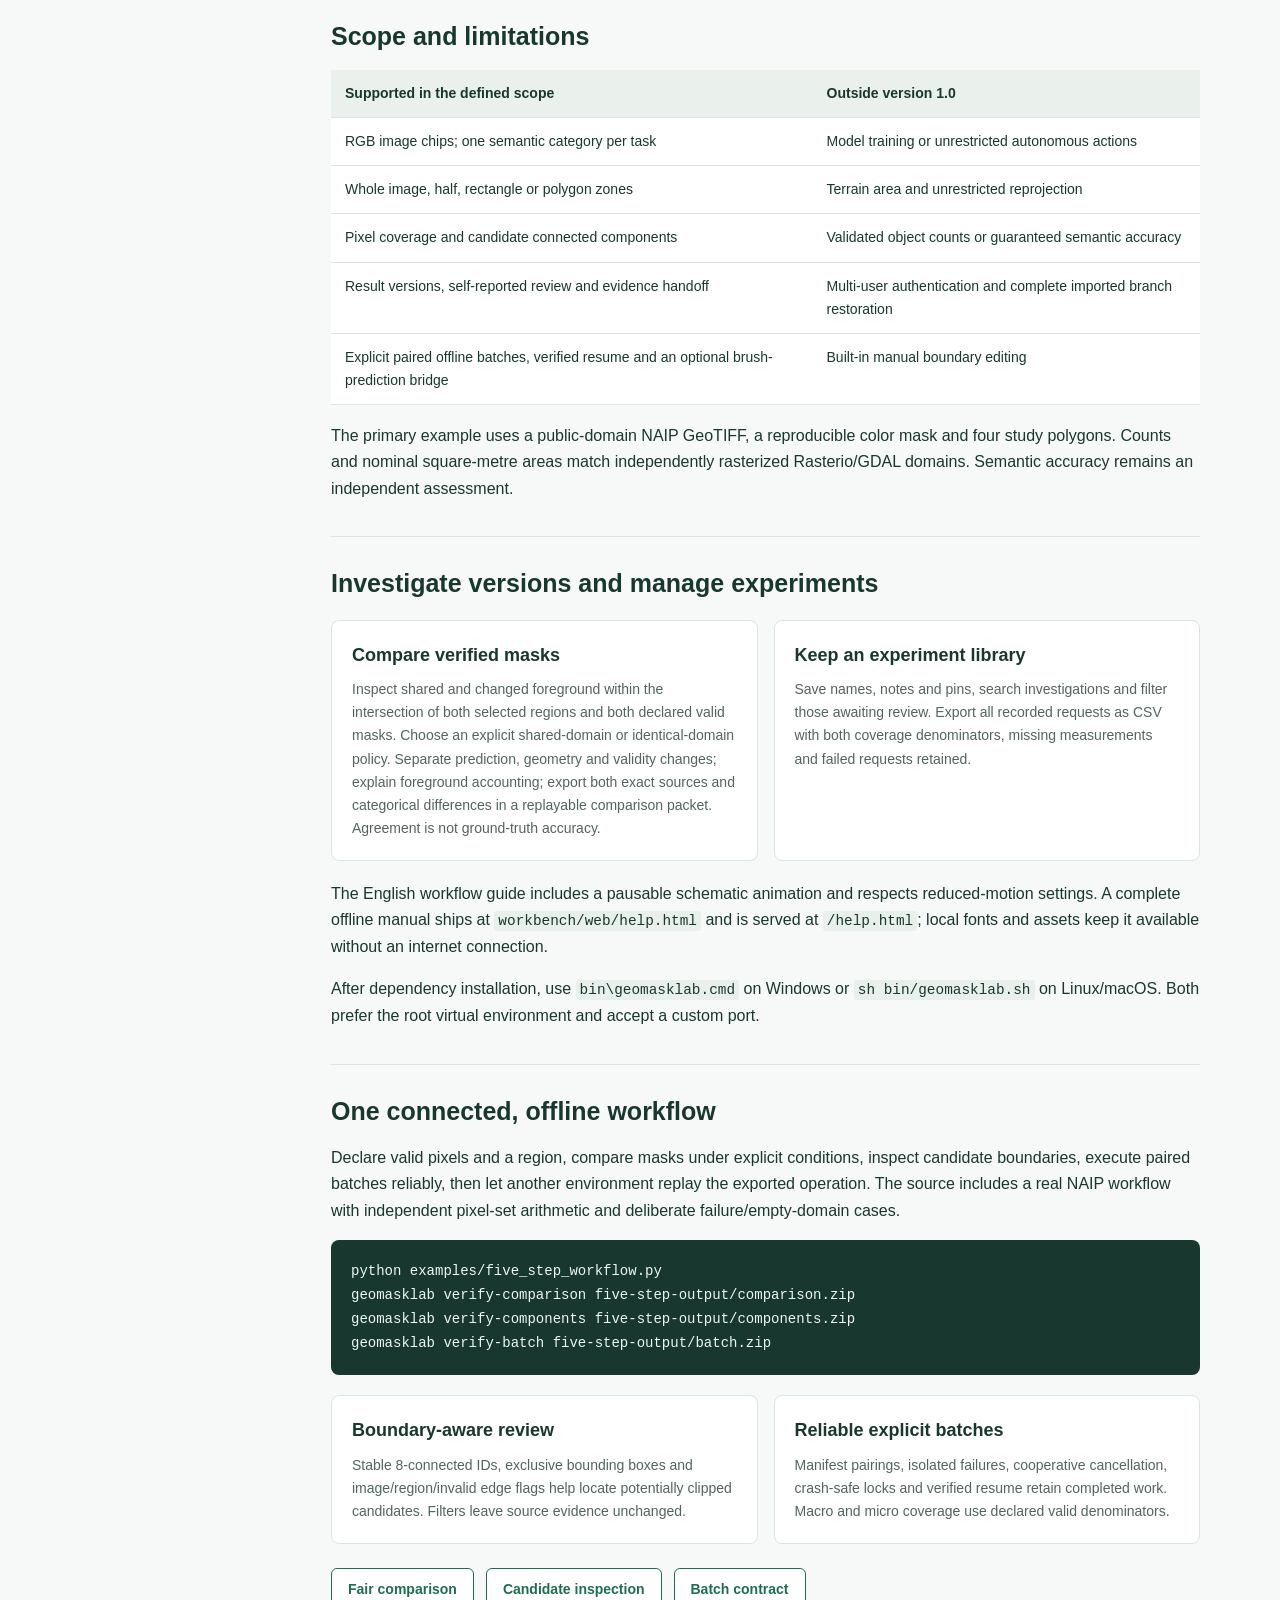
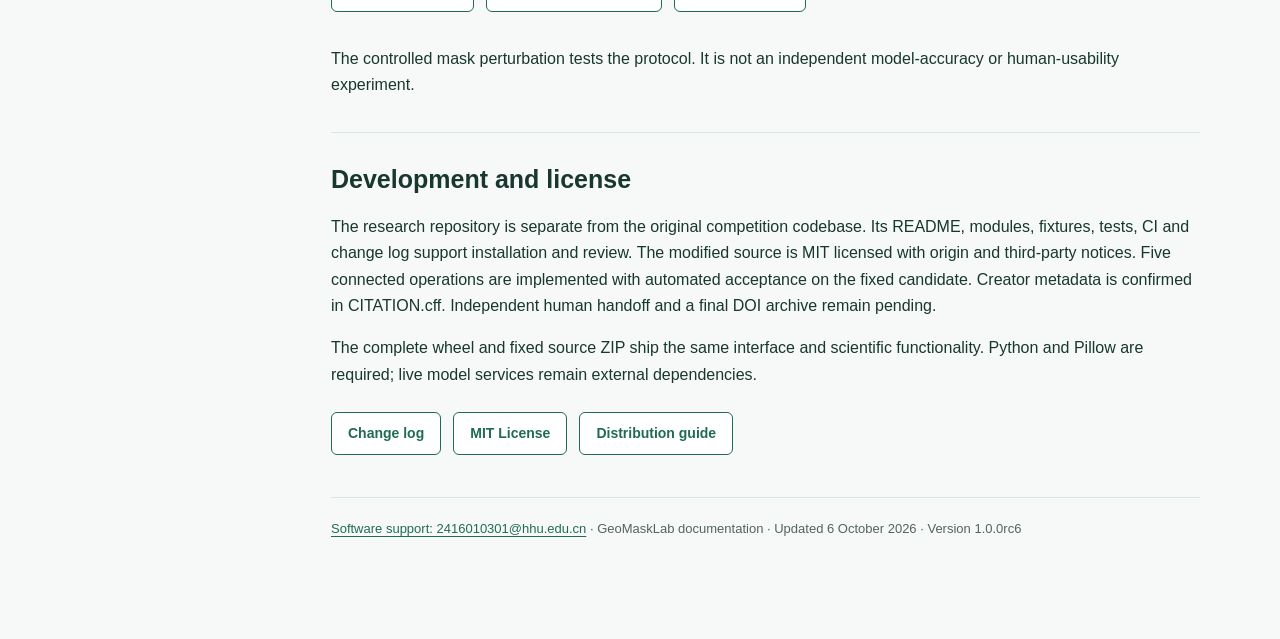
==== commit 3ecaf53e: "Keep offline batch inputs across separate file selections" ====
--- a/docs/site/index.html
+++ b/docs/site/index.html
@@ -22,10 +22,10 @@
   <h1>Every mask.<br>Checkable measurements.</h1>
   <p class="lead">GeoMaskLab connects an image, a segmentation mask, a selected region and its measurements in a reviewable experiment record.</p>
   <div class="badges"><a href="https://github.com/pophip3/geomasklab/blob/main/LICENSE"><img src="https://img.shields.io/badge/license-MIT-blue" alt="License: MIT"></a><a href="https://github.com/pophip3/geomasklab/actions/workflows/documentation.yml"><img src="https://github.com/pophip3/geomasklab/actions/workflows/documentation.yml/badge.svg" alt="Documentation deployment — view GitHub Actions"></a></div>
-  <div class="notice"><p><strong>GeoMaskLab 1.0.0rc5</strong></p><p>The complete browser workbench and Pillow-only replay core in one installable package. Bind masks to explicit regions and denominators, then check the evidence offline.</p></div>
+  <div class="notice"><p><strong>GeoMaskLab 1.0.0rc6</strong></p><p>The complete browser workbench and Pillow-only replay core in one installable package. Bind masks to explicit regions and denominators, then check the evidence offline.</p></div>
   <div class="actions"><a class="button primary" href="#start">Run the local examples</a><a class="button" href="#offline">Review saved evidence</a><a class="button" href="https://github.com/pophip3/geomasklab/blob/main/docs/software_scope.md">Read the software scope</a></div>
 
-  <section id="release"><h2>Complete rc5 review candidate</h2><p><a href="https://github.com/pophip3/geomasklab/releases/tag/v1.0.0rc5">Download the fixed wheel and source ZIP</a>. The wheel contains the introduction, complete workbench and scientific CLI. Install it in a new Python environment, then run <code>geomasklab-ui</code>. Choose <strong>Import image + mask</strong> on the introduction to select the paired inputs together. This website provides documentation; the interactive workbench runs on your own computer.</p><p><a href="https://github.com/pophip3/geomasklab/blob/v1.0.0rc5/docs/independent_handoff.md">Independent handoff instructions</a> · <a href="https://github.com/pophip3/geomasklab/blob/v1.0.0rc5/docs/reviewer_reproduction.md">Reviewer reproduction</a> · <a href="https://github.com/pophip3/geomasklab/blob/v1.0.0rc5/docs/presentation_workbench.md">Interface and figure-export guide</a> · <a href="https://github.com/pophip3/geomasklab/blob/v1.0.0rc5/CITATION.cff">Yun Xing / Hohai University / ORCID citation</a></p></section><section id="purpose"><h2>Purpose</h2><p>GeoMaskLab gives segmentation masks a reusable measurement and evidence workflow. Retain the exact image and source mask, select a pixel domain, show both coverage denominators, and let a colleague replay the result without the original model environment.</p><div class="cards"><article class="card"><h3>Bring any binary mask</h3><p>Use aligned outputs from an annotation tool, GIS workflow, model or local baseline. Source assertions remain explicit.</p></article><article class="card"><h3>Share a checkable result</h3><p>Create portable evidence, recalculate its region and generate a standalone report after verification.</p></article></div></section>
+  <section id="release"><h2>Complete rc6 review candidate</h2><p><a href="https://github.com/pophip3/geomasklab/releases/tag/v1.0.0rc6">Download the fixed wheel and source ZIP</a>. The wheel contains the introduction, complete workbench and scientific CLI. Install it in a new Python environment, then run <code>geomasklab-ui</code>. Choose <strong>Import image + mask</strong> on the introduction to select the paired inputs together. This website provides documentation; the interactive workbench runs on your own computer.</p><p><a href="https://github.com/pophip3/geomasklab/blob/v1.0.0rc6/docs/independent_handoff.md">Independent handoff instructions</a> · <a href="https://github.com/pophip3/geomasklab/blob/v1.0.0rc6/docs/reviewer_reproduction.md">Reviewer reproduction</a> · <a href="https://github.com/pophip3/geomasklab/blob/v1.0.0rc6/docs/presentation_workbench.md">Interface and figure-export guide</a> · <a href="https://github.com/pophip3/geomasklab/blob/v1.0.0rc6/CITATION.cff">Yun Xing / Hohai University / ORCID citation</a></p></section><section id="purpose"><h2>Purpose</h2><p>GeoMaskLab gives segmentation masks a reusable measurement and evidence workflow. Retain the exact image and source mask, select a pixel domain, show both coverage denominators, and let a colleague replay the result without the original model environment.</p><div class="cards"><article class="card"><h3>Bring any binary mask</h3><p>Use aligned outputs from an annotation tool, GIS workflow, model or local baseline. Source assertions remain explicit.</p></article><article class="card"><h3>Share a checkable result</h3><p>Create portable evidence, recalculate its region and generate a standalone report after verification.</p></article></div></section>
 
   <section id="core"><h2>Install the reusable core</h2><pre><code>python -m pip install .
 geomasklab verify evidence.zip
@@ -70,7 +70,7 @@
 geomasklab verify-comparison five-step-output/comparison.zip
 geomasklab verify-components five-step-output/components.zip
 geomasklab verify-batch five-step-output/batch.zip</code></pre><div class="cards"><article class="card"><h3>Boundary-aware review</h3><p>Stable 8-connected IDs, exclusive bounding boxes and image/region/invalid edge flags help locate potentially clipped candidates. Filters leave source evidence unchanged.</p></article><article class="card"><h3>Reliable explicit batches</h3><p>Manifest pairings, isolated failures, cooperative cancellation, crash-safe locks and verified resume retain completed work. Macro and micro coverage use declared valid denominators.</p></article></div><div class="actions"><a class="button" href="https://github.com/pophip3/geomasklab/blob/main/docs/fair_comparison.md">Fair comparison</a><a class="button" href="https://github.com/pophip3/geomasklab/blob/main/docs/component_inspection.md">Candidate inspection</a><a class="button" href="https://github.com/pophip3/geomasklab/blob/main/docs/manifest_batch.md">Batch contract</a></div><p>The controlled mask perturbation tests the protocol. It is not an independent model-accuracy or human-usability experiment.</p></section><section id="development"><h2>Development and license</h2><p>The research repository is separate from the original competition codebase. Its README, modules, fixtures, tests, CI and change log support installation and review. The modified source is MIT licensed with origin and third-party notices. Five connected operations are implemented with automated acceptance on the fixed candidate. Creator metadata is confirmed in CITATION.cff. Independent human handoff and a final DOI archive remain pending.</p><p>The complete wheel and fixed source ZIP ship the same interface and scientific functionality. Python and Pillow are required; live model services remain external dependencies.</p><div class="actions"><a class="button" href="https://github.com/pophip3/geomasklab/blob/main/CHANGELOG.md">Change log</a><a class="button" href="https://github.com/pophip3/geomasklab/blob/main/LICENSE">MIT License</a><a class="button" href="https://github.com/pophip3/geomasklab/blob/main/docs/distribution_layout.md">Distribution guide</a></div></section>
-  <footer><a href="mailto:2416010301@hhu.edu.cn">Software support: 2416010301@hhu.edu.cn</a> · GeoMaskLab documentation · Updated 6 October 2026 · Version 1.0.0rc5</footer>
+  <footer><a href="mailto:2416010301@hhu.edu.cn">Software support: 2416010301@hhu.edu.cn</a> · GeoMaskLab documentation · Updated 6 October 2026 · Version 1.0.0rc6</footer>
 </main>
 </div>
 </body>
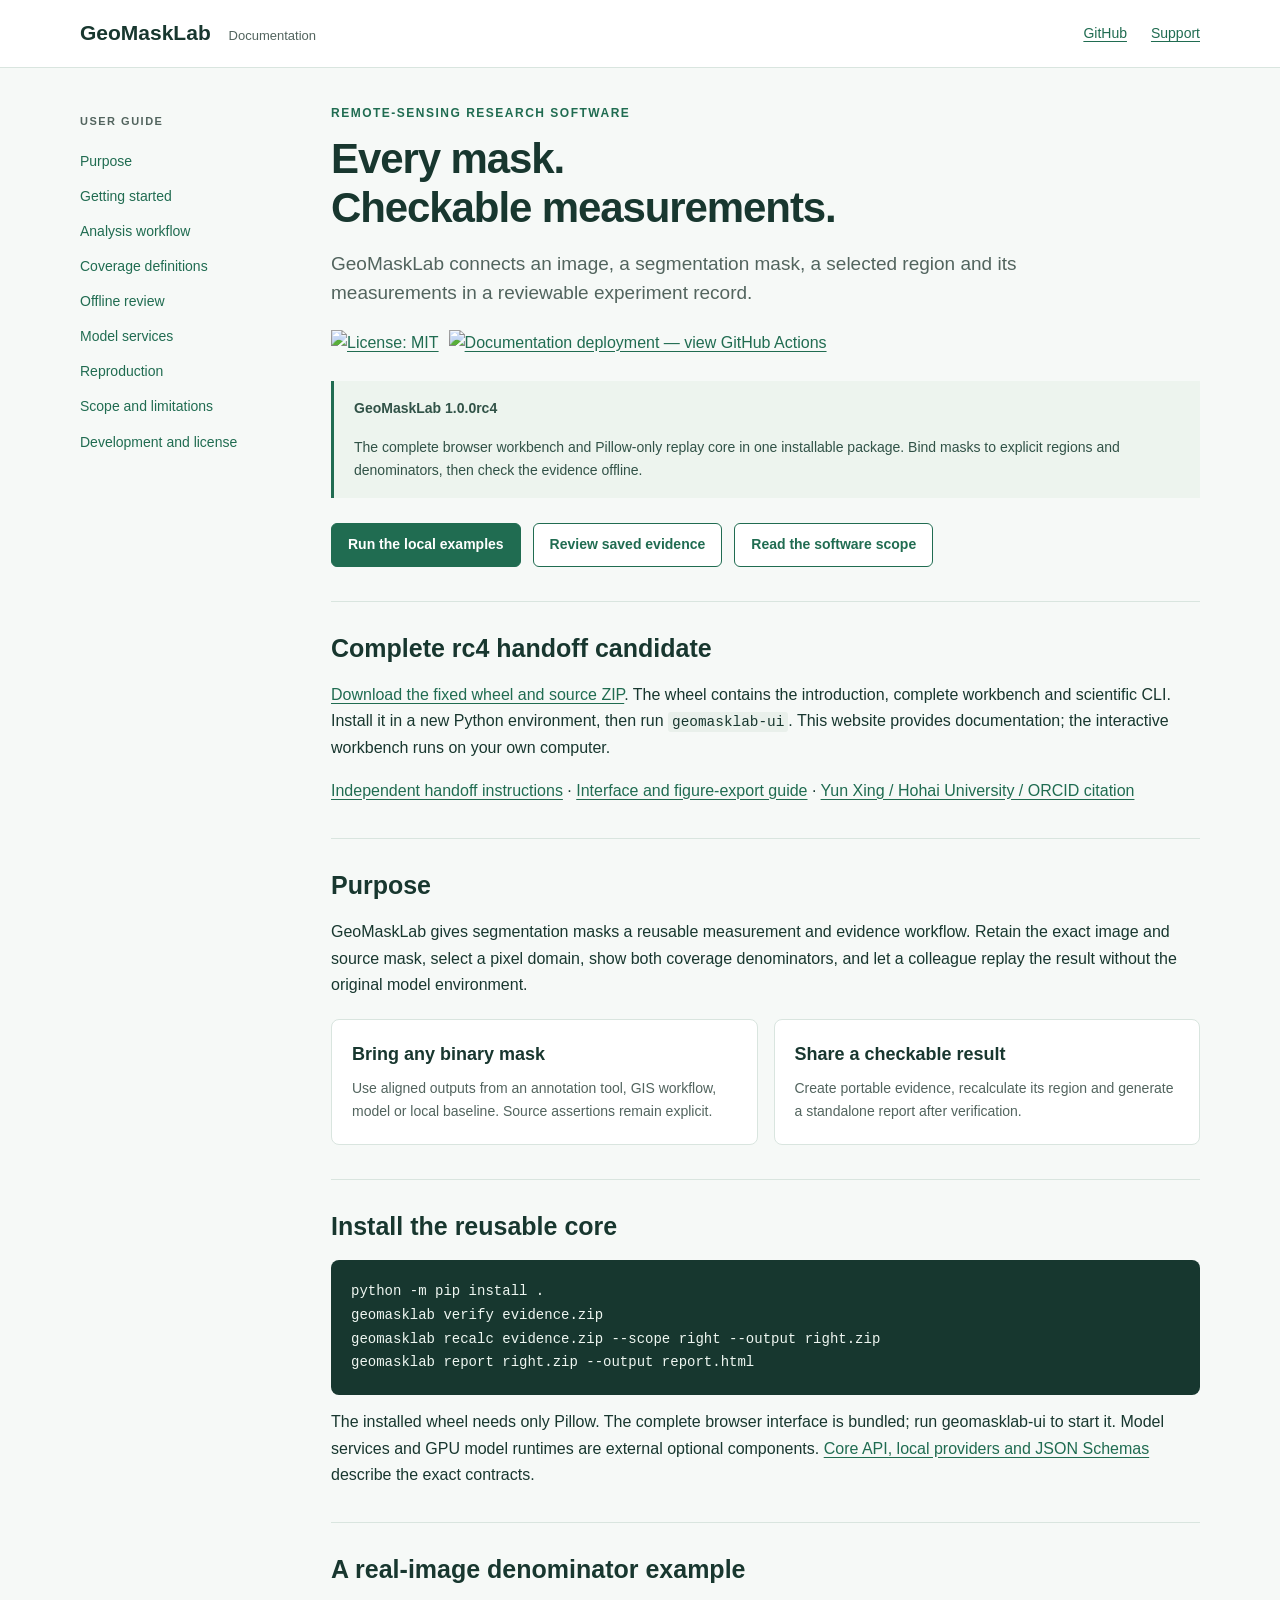
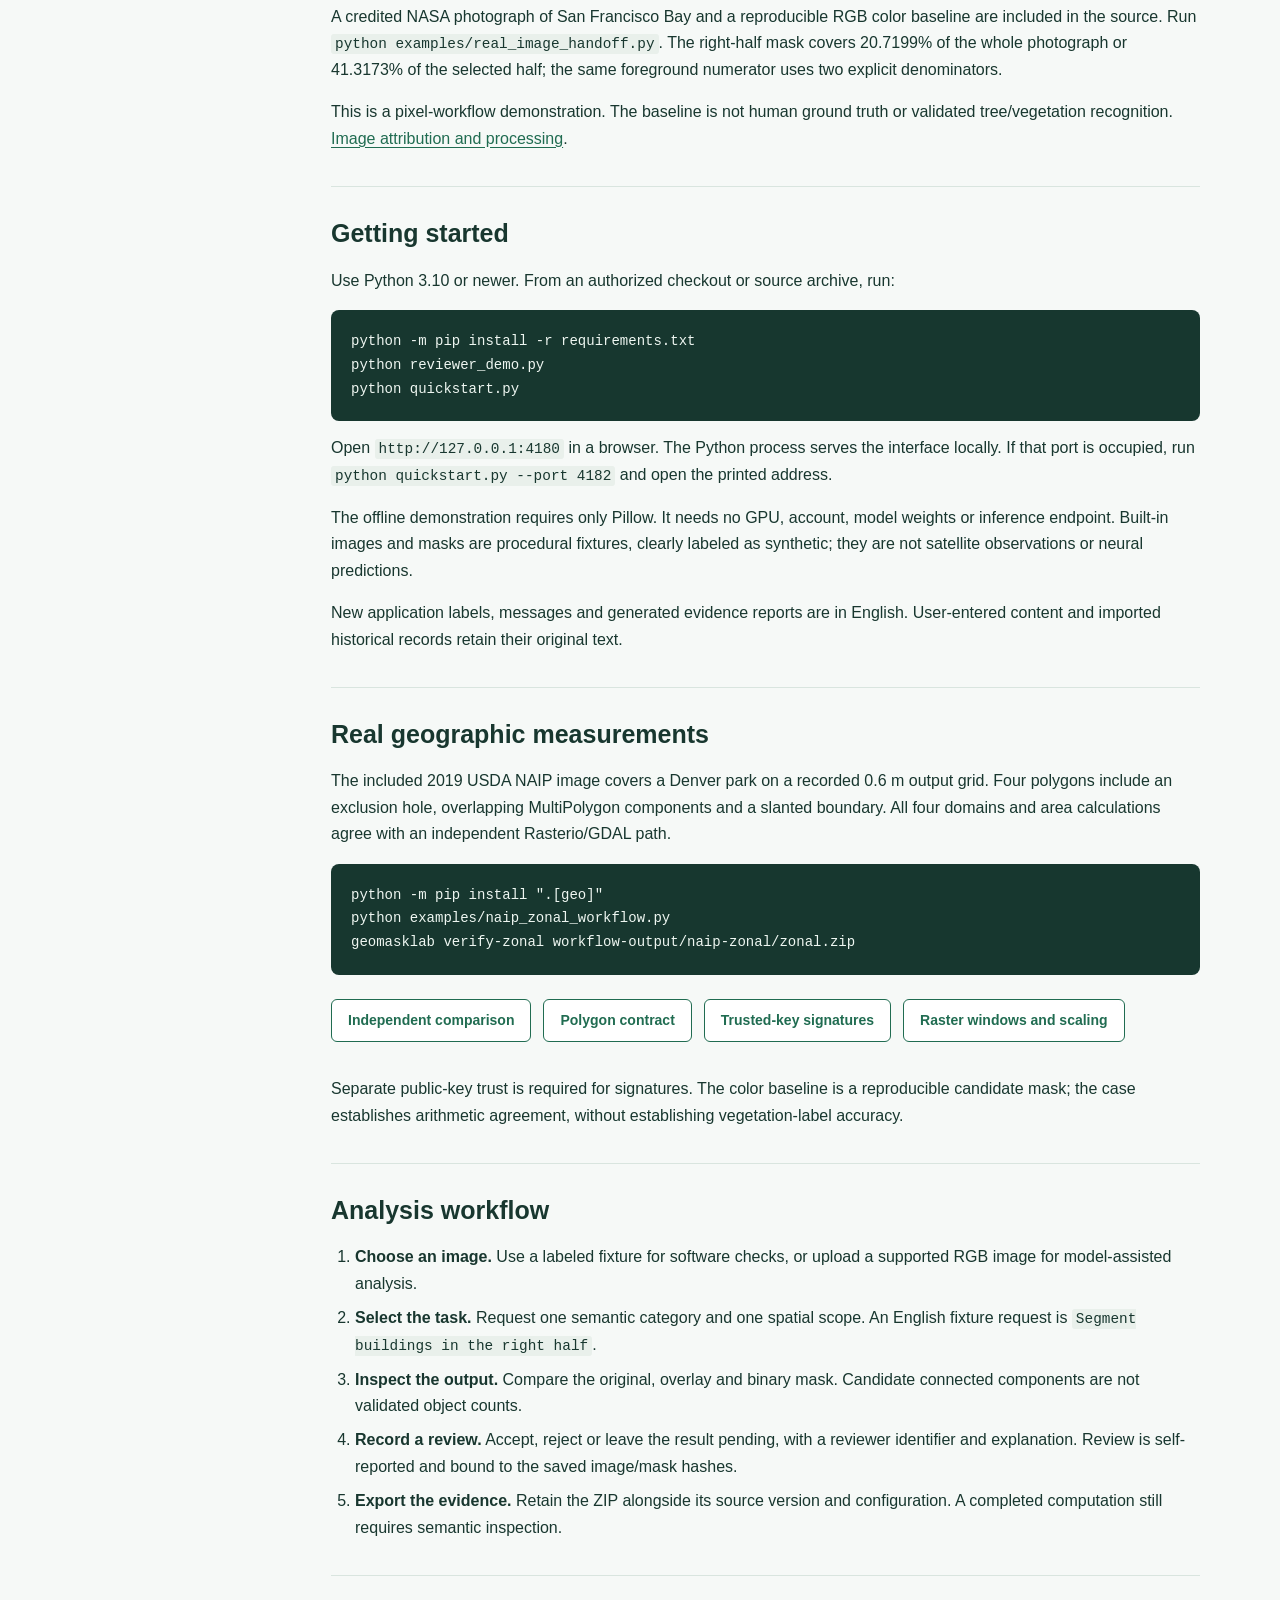
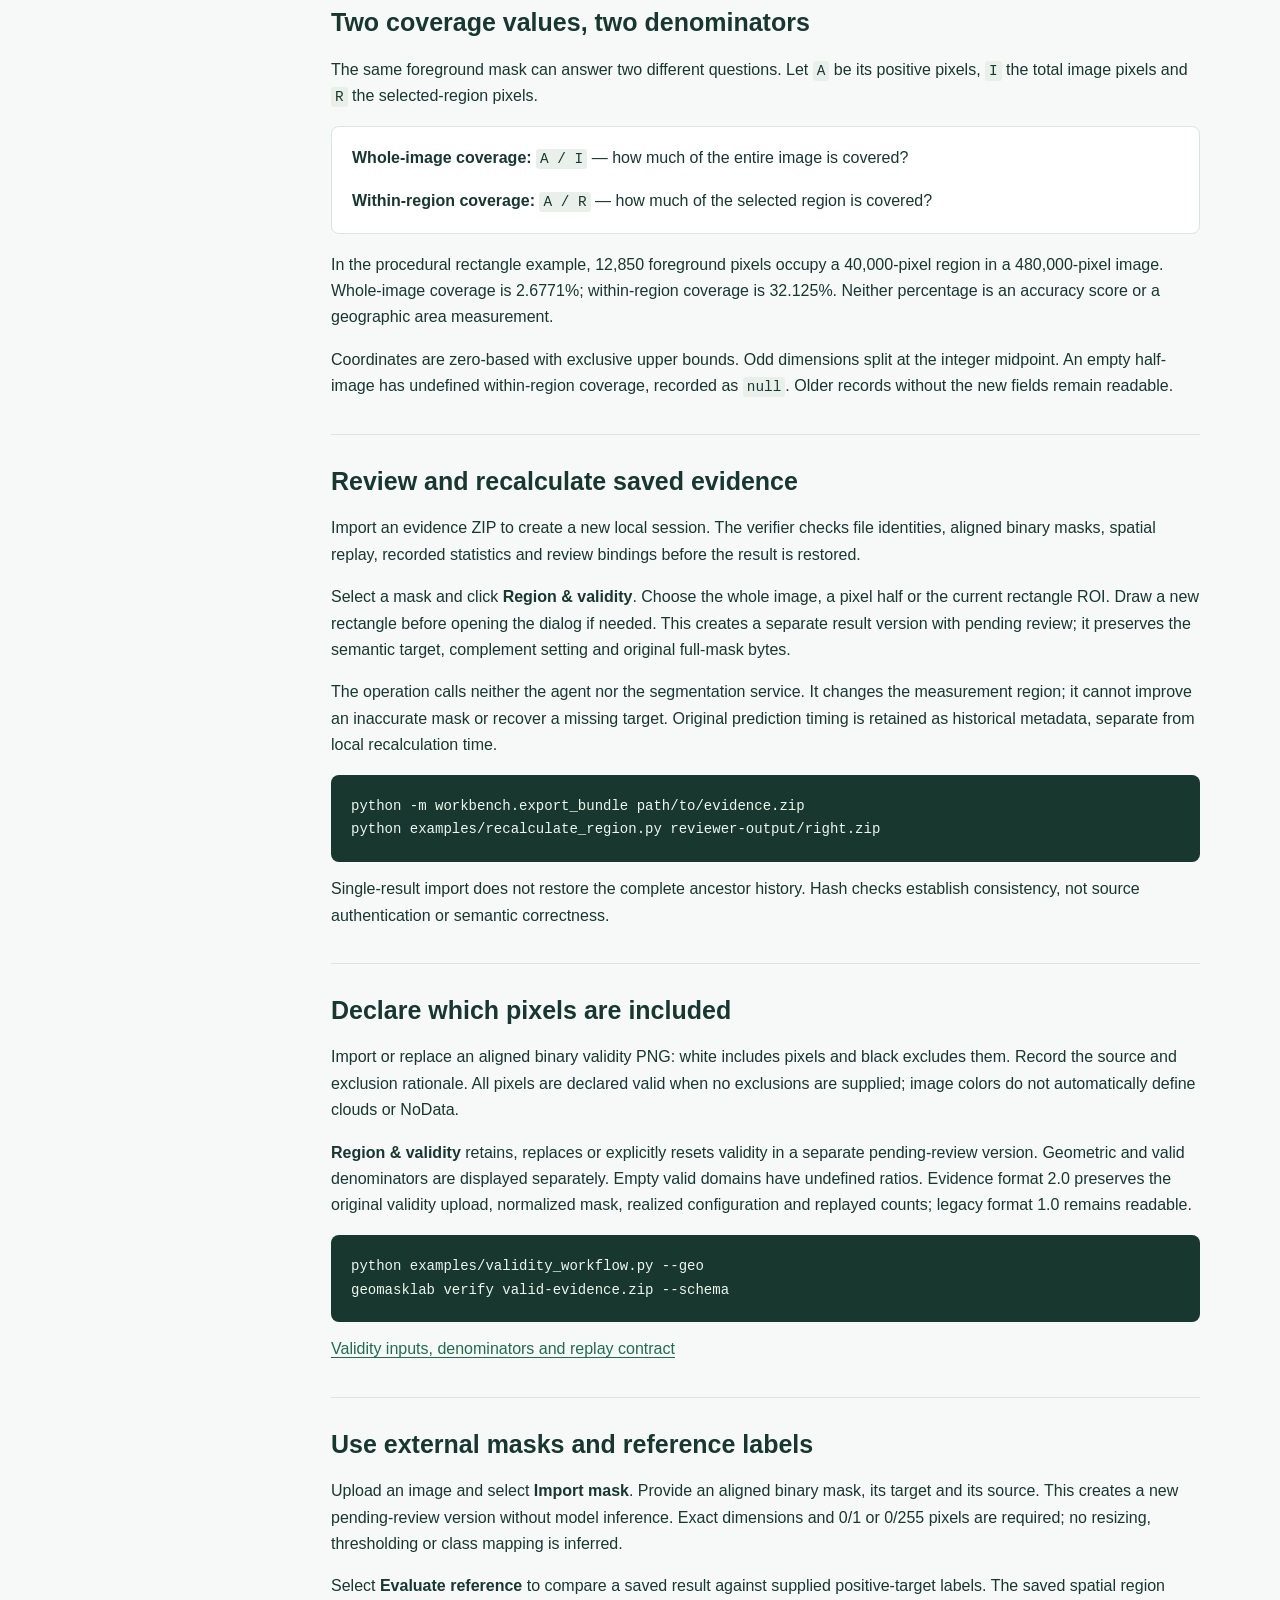
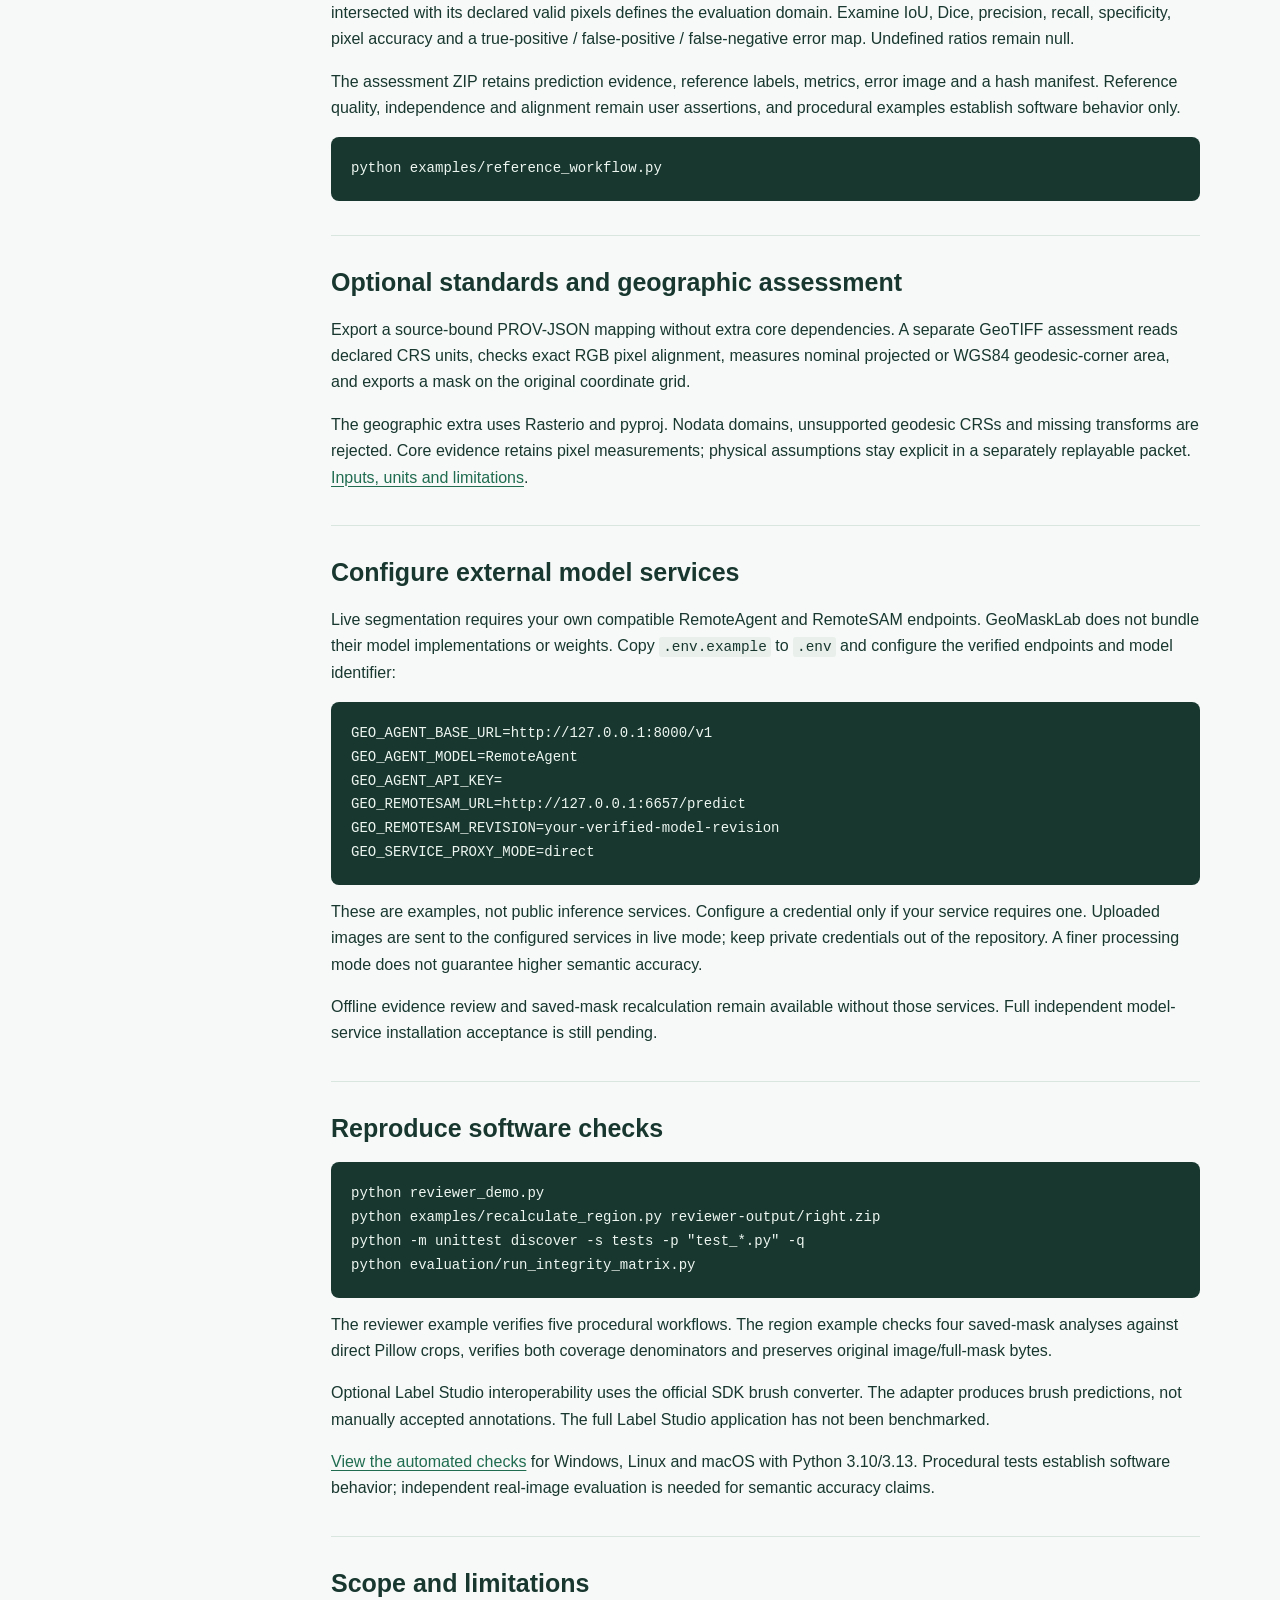
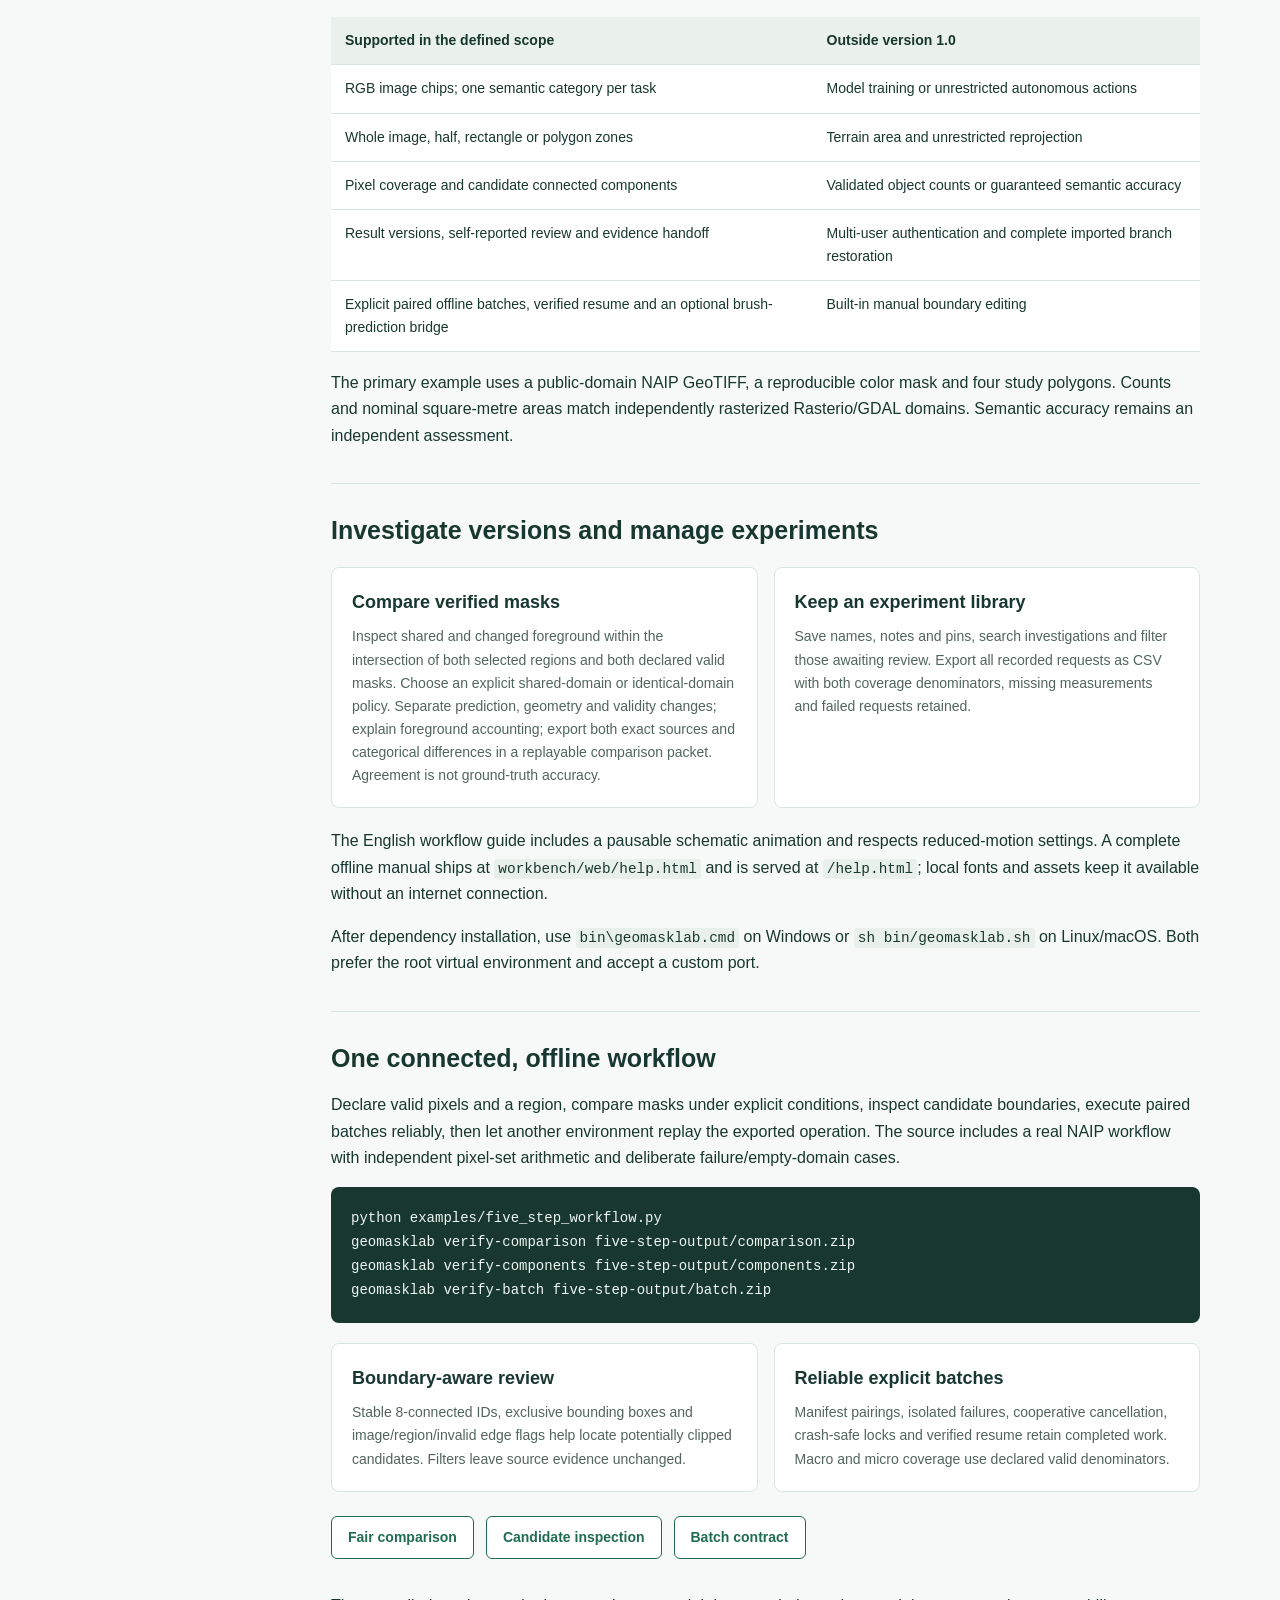
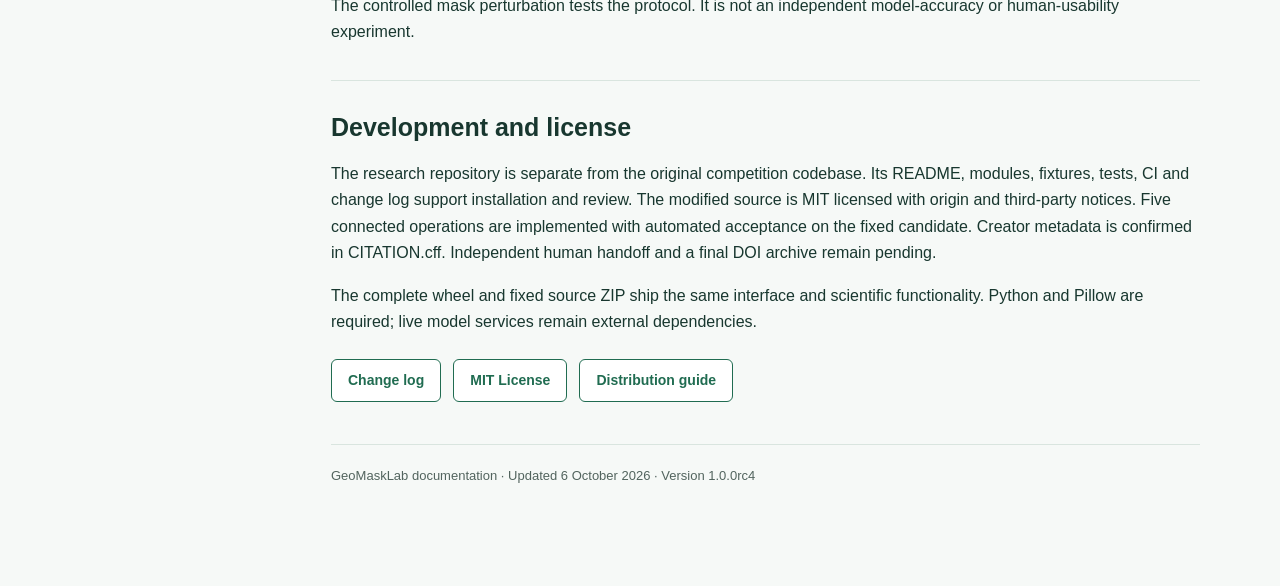
==== commit 571fa218: "Restore the unified rc4 workbench and handoff baseline" ====
--- a/docs/site/index.html
+++ b/docs/site/index.html
@@ -22,10 +22,10 @@
   <h1>Every mask.<br>Checkable measurements.</h1>
   <p class="lead">GeoMaskLab connects an image, a segmentation mask, a selected region and its measurements in a reviewable experiment record.</p>
   <div class="badges"><a href="https://github.com/pophip3/geomasklab/blob/main/LICENSE"><img src="https://img.shields.io/badge/license-MIT-blue" alt="License: MIT"></a><a href="https://github.com/pophip3/geomasklab/actions/workflows/documentation.yml"><img src="https://github.com/pophip3/geomasklab/actions/workflows/documentation.yml/badge.svg" alt="Documentation deployment — view GitHub Actions"></a></div>
-  <div class="notice"><p><strong>GeoMaskLab 1.0.0rc6</strong></p><p>The complete browser workbench and Pillow-only replay core in one installable package. Bind masks to explicit regions and denominators, then check the evidence offline.</p></div>
+  <div class="notice"><p><strong>GeoMaskLab 1.0.0rc4</strong></p><p>The complete browser workbench and Pillow-only replay core in one installable package. Bind masks to explicit regions and denominators, then check the evidence offline.</p></div>
   <div class="actions"><a class="button primary" href="#start">Run the local examples</a><a class="button" href="#offline">Review saved evidence</a><a class="button" href="https://github.com/pophip3/geomasklab/blob/main/docs/software_scope.md">Read the software scope</a></div>
 
-  <section id="release"><h2>Complete rc6 review candidate</h2><p><a href="https://github.com/pophip3/geomasklab/releases/tag/v1.0.0rc6">Download the fixed wheel and source ZIP</a>. The wheel contains the introduction, complete workbench and scientific CLI. Install it in a new Python environment, then run <code>geomasklab-ui</code>. Choose <strong>Import image + mask</strong> on the introduction to select the paired inputs together. This website provides documentation; the interactive workbench runs on your own computer.</p><p><a href="https://github.com/pophip3/geomasklab/blob/v1.0.0rc6/docs/independent_handoff.md">Independent handoff instructions</a> · <a href="https://github.com/pophip3/geomasklab/blob/v1.0.0rc6/docs/reviewer_reproduction.md">Reviewer reproduction</a> · <a href="https://github.com/pophip3/geomasklab/blob/v1.0.0rc6/docs/presentation_workbench.md">Interface and figure-export guide</a> · <a href="https://github.com/pophip3/geomasklab/blob/v1.0.0rc6/CITATION.cff">Yun Xing / Hohai University / ORCID citation</a></p></section><section id="purpose"><h2>Purpose</h2><p>GeoMaskLab gives segmentation masks a reusable measurement and evidence workflow. Retain the exact image and source mask, select a pixel domain, show both coverage denominators, and let a colleague replay the result without the original model environment.</p><div class="cards"><article class="card"><h3>Bring any binary mask</h3><p>Use aligned outputs from an annotation tool, GIS workflow, model or local baseline. Source assertions remain explicit.</p></article><article class="card"><h3>Share a checkable result</h3><p>Create portable evidence, recalculate its region and generate a standalone report after verification.</p></article></div></section>
+  <section id="release"><h2>Complete rc4 handoff candidate</h2><p><a href="https://github.com/pophip3/geomasklab/releases/tag/v1.0.0rc4">Download the fixed wheel and source ZIP</a>. The wheel contains the introduction, complete workbench and scientific CLI. Install it in a new Python environment, then run <code>geomasklab-ui</code>. This website provides documentation; the interactive workbench runs on your own computer.</p><p><a href="https://github.com/pophip3/geomasklab/blob/v1.0.0rc4/docs/independent_handoff.md">Independent handoff instructions</a> · <a href="https://github.com/pophip3/geomasklab/blob/v1.0.0rc4/docs/presentation_workbench.md">Interface and figure-export guide</a> · <a href="https://github.com/pophip3/geomasklab/blob/v1.0.0rc4/CITATION.cff">Yun Xing / Hohai University / ORCID citation</a></p></section><section id="purpose"><h2>Purpose</h2><p>GeoMaskLab gives segmentation masks a reusable measurement and evidence workflow. Retain the exact image and source mask, select a pixel domain, show both coverage denominators, and let a colleague replay the result without the original model environment.</p><div class="cards"><article class="card"><h3>Bring any binary mask</h3><p>Use aligned outputs from an annotation tool, GIS workflow, model or local baseline. Source assertions remain explicit.</p></article><article class="card"><h3>Share a checkable result</h3><p>Create portable evidence, recalculate its region and generate a standalone report after verification.</p></article></div></section>
 
   <section id="core"><h2>Install the reusable core</h2><pre><code>python -m pip install .
 geomasklab verify evidence.zip
@@ -70,7 +70,7 @@
 geomasklab verify-comparison five-step-output/comparison.zip
 geomasklab verify-components five-step-output/components.zip
 geomasklab verify-batch five-step-output/batch.zip</code></pre><div class="cards"><article class="card"><h3>Boundary-aware review</h3><p>Stable 8-connected IDs, exclusive bounding boxes and image/region/invalid edge flags help locate potentially clipped candidates. Filters leave source evidence unchanged.</p></article><article class="card"><h3>Reliable explicit batches</h3><p>Manifest pairings, isolated failures, cooperative cancellation, crash-safe locks and verified resume retain completed work. Macro and micro coverage use declared valid denominators.</p></article></div><div class="actions"><a class="button" href="https://github.com/pophip3/geomasklab/blob/main/docs/fair_comparison.md">Fair comparison</a><a class="button" href="https://github.com/pophip3/geomasklab/blob/main/docs/component_inspection.md">Candidate inspection</a><a class="button" href="https://github.com/pophip3/geomasklab/blob/main/docs/manifest_batch.md">Batch contract</a></div><p>The controlled mask perturbation tests the protocol. It is not an independent model-accuracy or human-usability experiment.</p></section><section id="development"><h2>Development and license</h2><p>The research repository is separate from the original competition codebase. Its README, modules, fixtures, tests, CI and change log support installation and review. The modified source is MIT licensed with origin and third-party notices. Five connected operations are implemented with automated acceptance on the fixed candidate. Creator metadata is confirmed in CITATION.cff. Independent human handoff and a final DOI archive remain pending.</p><p>The complete wheel and fixed source ZIP ship the same interface and scientific functionality. Python and Pillow are required; live model services remain external dependencies.</p><div class="actions"><a class="button" href="https://github.com/pophip3/geomasklab/blob/main/CHANGELOG.md">Change log</a><a class="button" href="https://github.com/pophip3/geomasklab/blob/main/LICENSE">MIT License</a><a class="button" href="https://github.com/pophip3/geomasklab/blob/main/docs/distribution_layout.md">Distribution guide</a></div></section>
-  <footer><a href="mailto:2416010301@hhu.edu.cn">Software support: 2416010301@hhu.edu.cn</a> · GeoMaskLab documentation · Updated 6 October 2026 · Version 1.0.0rc6</footer>
+  <footer>GeoMaskLab documentation · Updated 6 October 2026 · Version 1.0.0rc4</footer>
 </main>
 </div>
 </body>
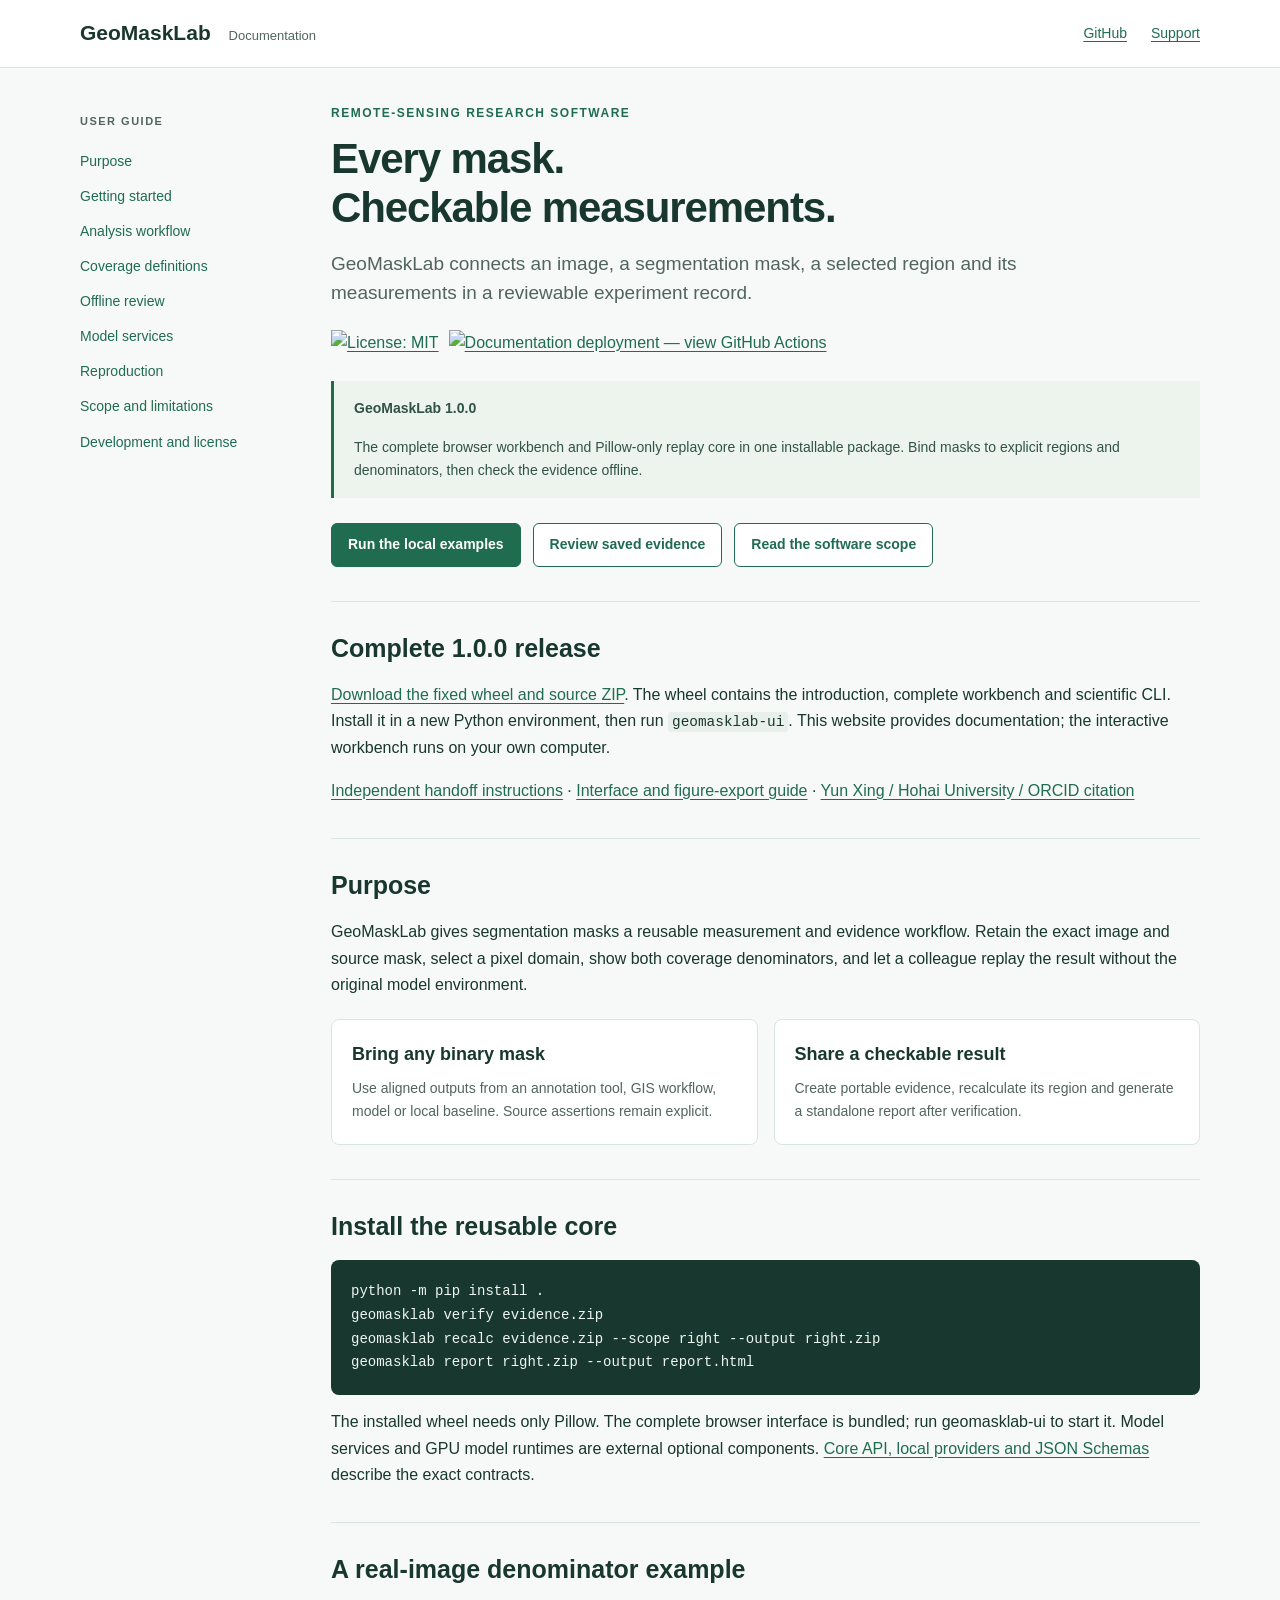
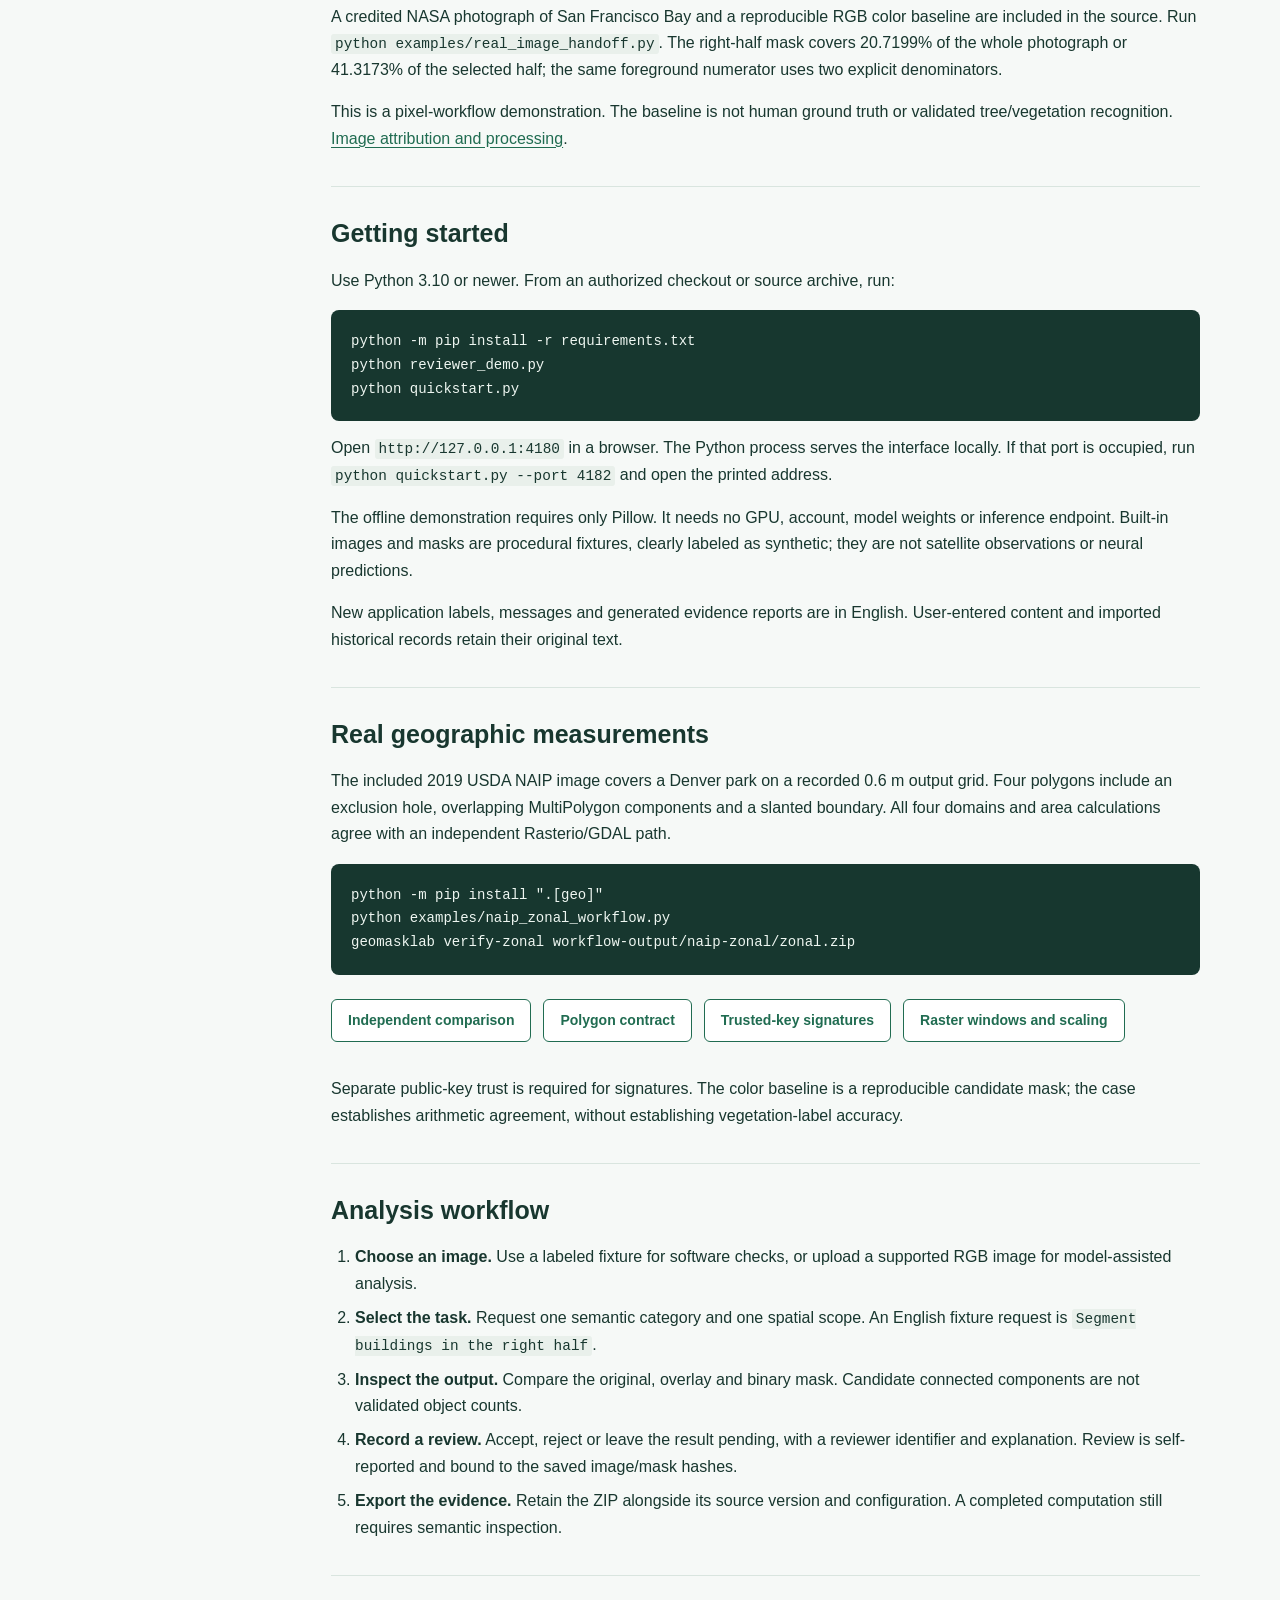
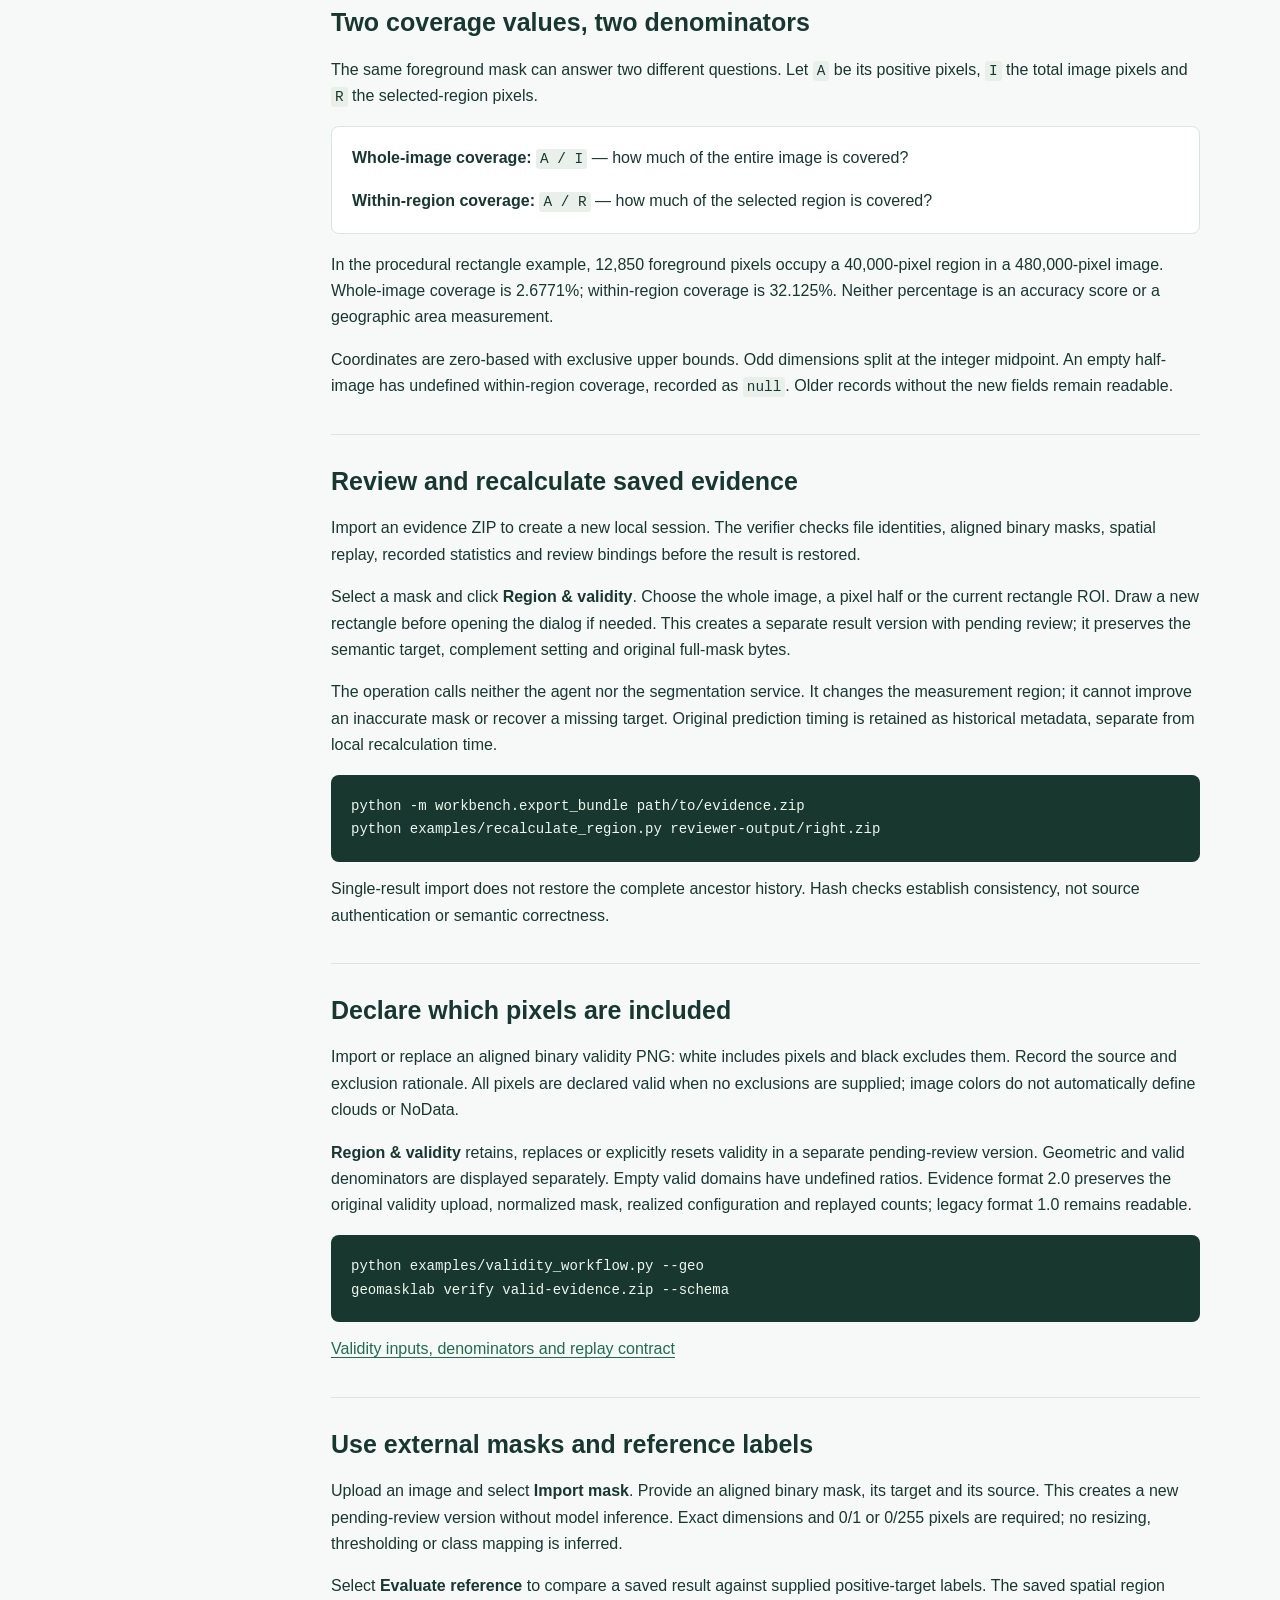
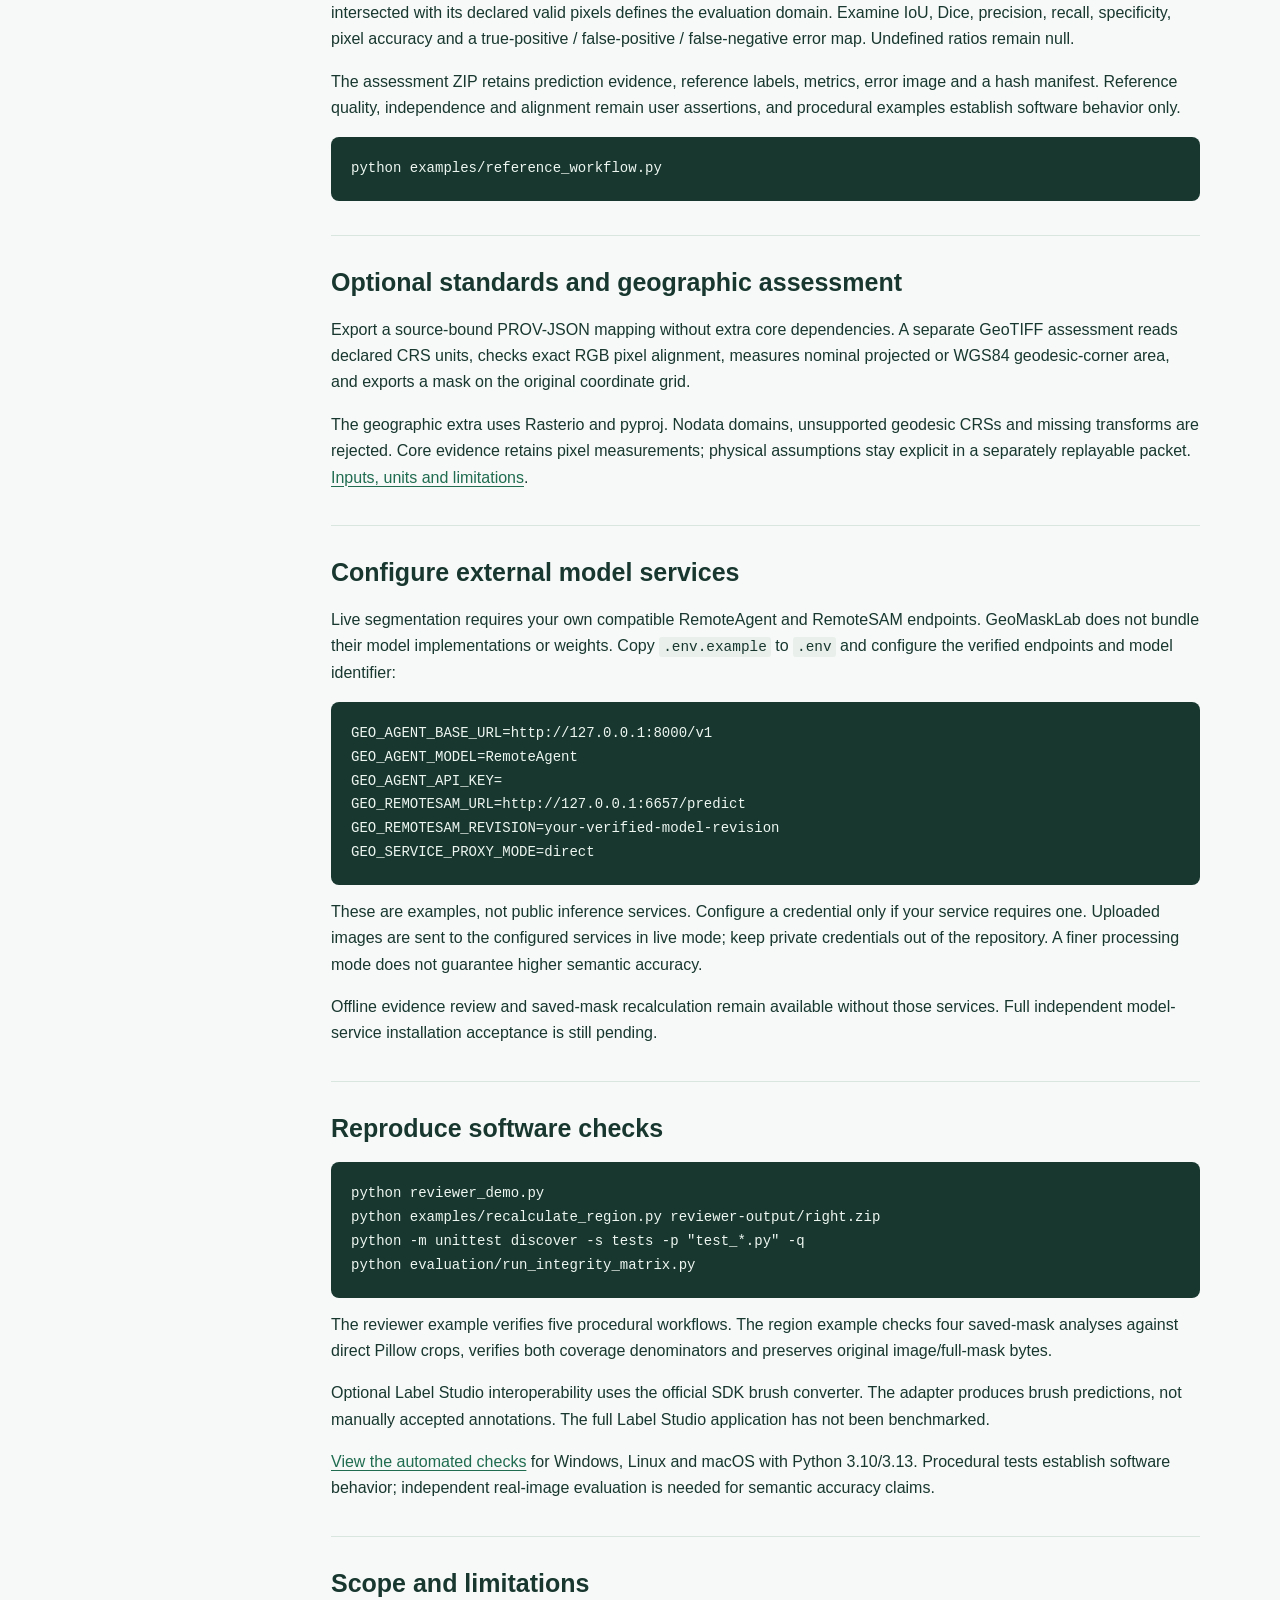
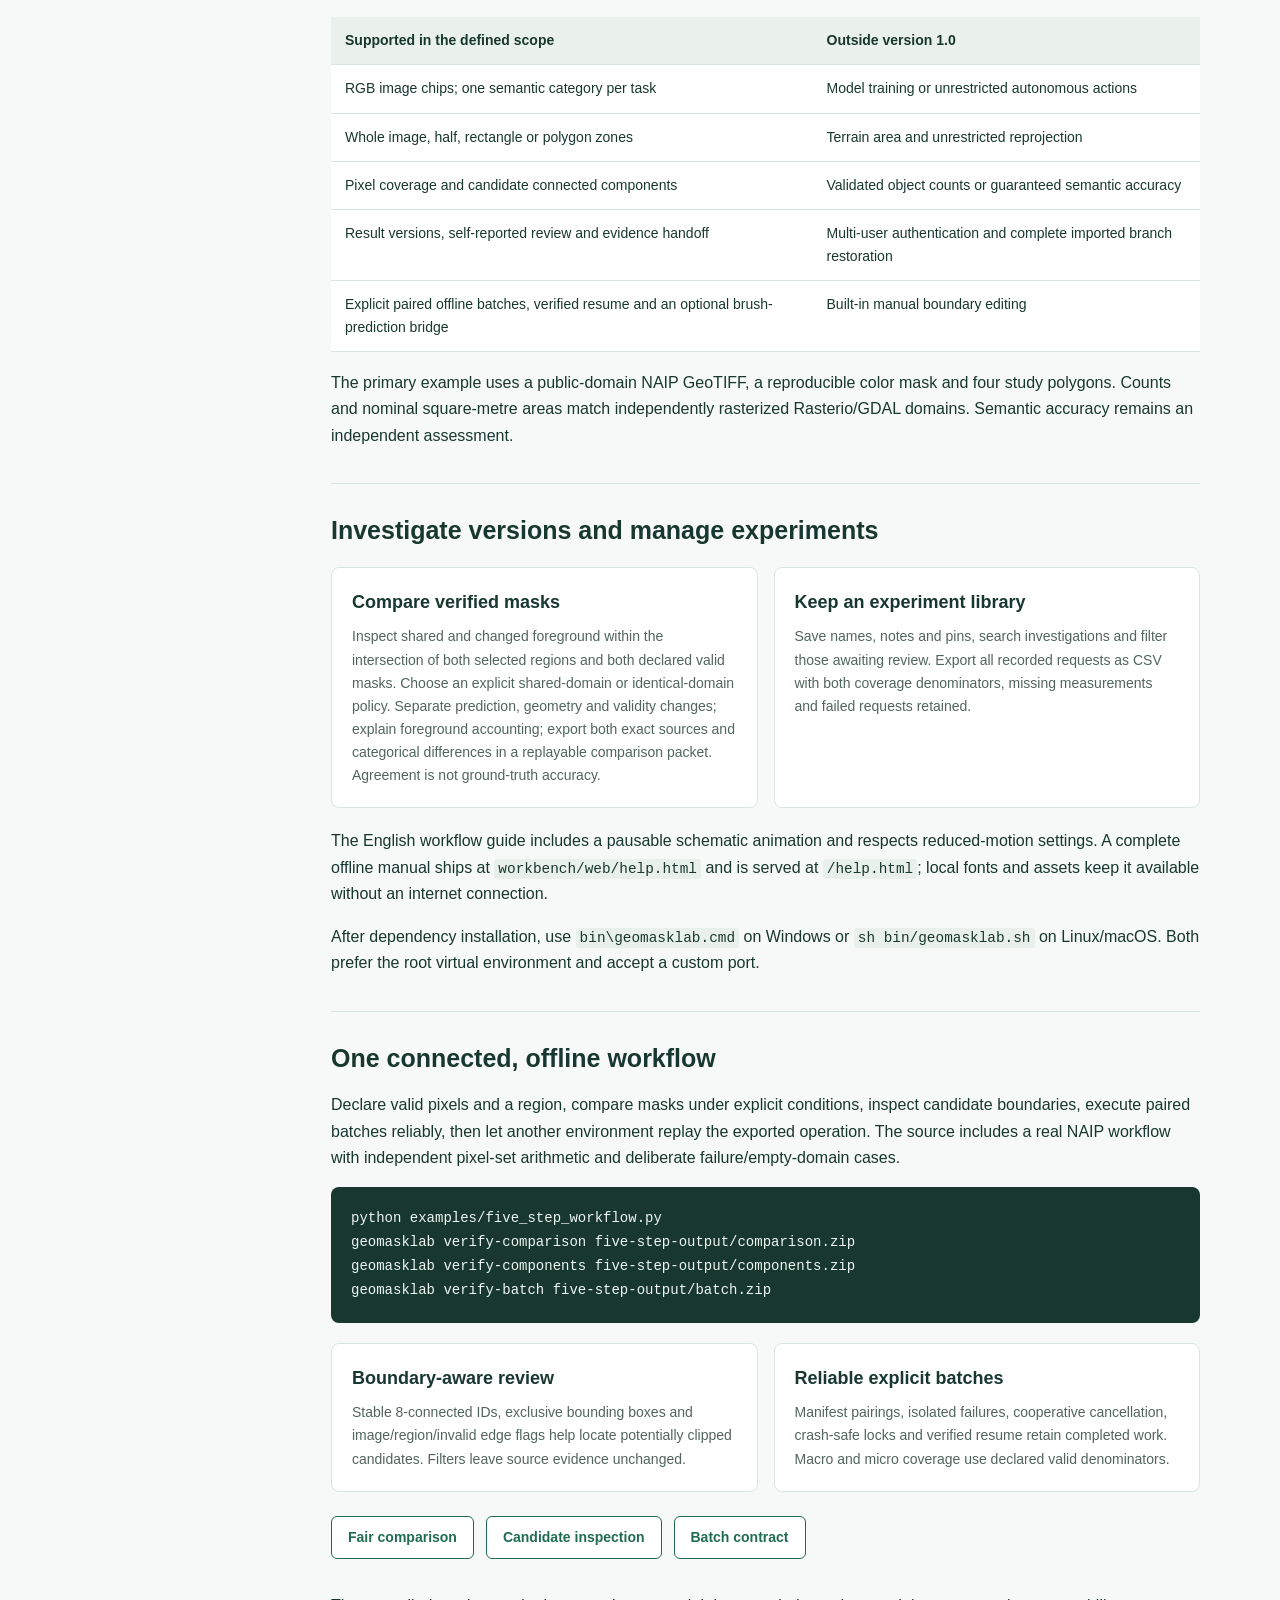
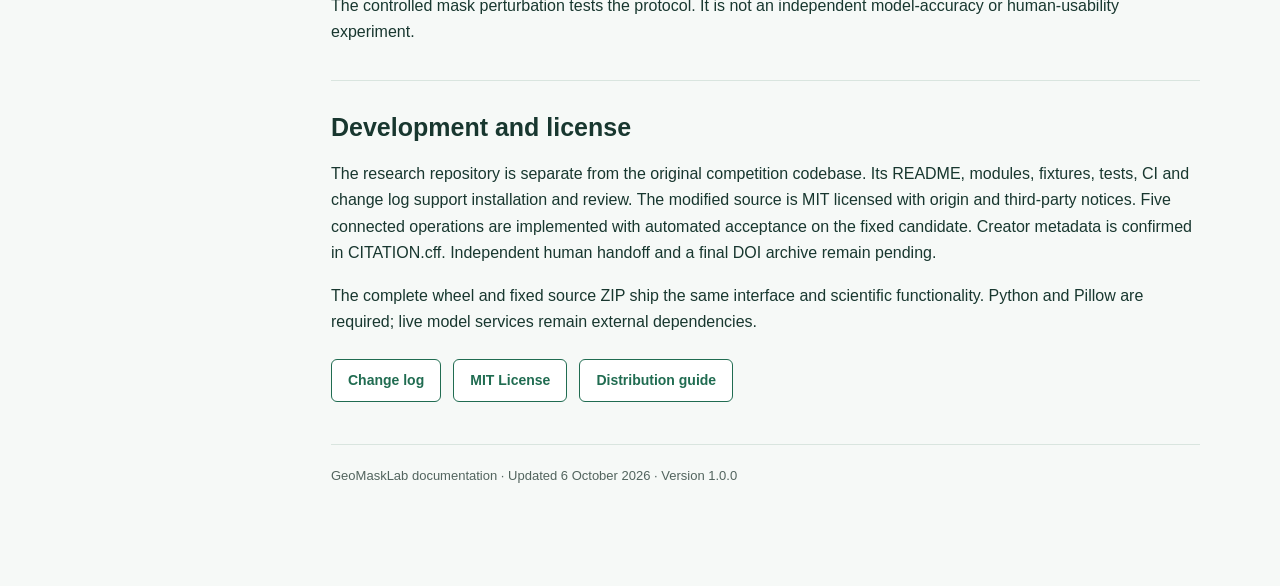
==== commit 99702ec3: "Prepare stable 1.0.0 and fixed-packet replay matrix" ====
--- a/docs/site/index.html
+++ b/docs/site/index.html
@@ -22,10 +22,10 @@
   <h1>Every mask.<br>Checkable measurements.</h1>
   <p class="lead">GeoMaskLab connects an image, a segmentation mask, a selected region and its measurements in a reviewable experiment record.</p>
   <div class="badges"><a href="https://github.com/pophip3/geomasklab/blob/main/LICENSE"><img src="https://img.shields.io/badge/license-MIT-blue" alt="License: MIT"></a><a href="https://github.com/pophip3/geomasklab/actions/workflows/documentation.yml"><img src="https://github.com/pophip3/geomasklab/actions/workflows/documentation.yml/badge.svg" alt="Documentation deployment — view GitHub Actions"></a></div>
-  <div class="notice"><p><strong>GeoMaskLab 1.0.0rc4</strong></p><p>The complete browser workbench and Pillow-only replay core in one installable package. Bind masks to explicit regions and denominators, then check the evidence offline.</p></div>
+  <div class="notice"><p><strong>GeoMaskLab 1.0.0</strong></p><p>The complete browser workbench and Pillow-only replay core in one installable package. Bind masks to explicit regions and denominators, then check the evidence offline.</p></div>
   <div class="actions"><a class="button primary" href="#start">Run the local examples</a><a class="button" href="#offline">Review saved evidence</a><a class="button" href="https://github.com/pophip3/geomasklab/blob/main/docs/software_scope.md">Read the software scope</a></div>
 
-  <section id="release"><h2>Complete rc4 handoff candidate</h2><p><a href="https://github.com/pophip3/geomasklab/releases/tag/v1.0.0rc4">Download the fixed wheel and source ZIP</a>. The wheel contains the introduction, complete workbench and scientific CLI. Install it in a new Python environment, then run <code>geomasklab-ui</code>. This website provides documentation; the interactive workbench runs on your own computer.</p><p><a href="https://github.com/pophip3/geomasklab/blob/v1.0.0rc4/docs/independent_handoff.md">Independent handoff instructions</a> · <a href="https://github.com/pophip3/geomasklab/blob/v1.0.0rc4/docs/presentation_workbench.md">Interface and figure-export guide</a> · <a href="https://github.com/pophip3/geomasklab/blob/v1.0.0rc4/CITATION.cff">Yun Xing / Hohai University / ORCID citation</a></p></section><section id="purpose"><h2>Purpose</h2><p>GeoMaskLab gives segmentation masks a reusable measurement and evidence workflow. Retain the exact image and source mask, select a pixel domain, show both coverage denominators, and let a colleague replay the result without the original model environment.</p><div class="cards"><article class="card"><h3>Bring any binary mask</h3><p>Use aligned outputs from an annotation tool, GIS workflow, model or local baseline. Source assertions remain explicit.</p></article><article class="card"><h3>Share a checkable result</h3><p>Create portable evidence, recalculate its region and generate a standalone report after verification.</p></article></div></section>
+  <section id="release"><h2>Complete 1.0.0 release</h2><p><a href="https://github.com/pophip3/geomasklab/releases/tag/v1.0.0">Download the fixed wheel and source ZIP</a>. The wheel contains the introduction, complete workbench and scientific CLI. Install it in a new Python environment, then run <code>geomasklab-ui</code>. This website provides documentation; the interactive workbench runs on your own computer.</p><p><a href="https://github.com/pophip3/geomasklab/blob/v1.0.0/docs/independent_handoff.md">Independent handoff instructions</a> · <a href="https://github.com/pophip3/geomasklab/blob/v1.0.0/docs/presentation_workbench.md">Interface and figure-export guide</a> · <a href="https://github.com/pophip3/geomasklab/blob/v1.0.0/CITATION.cff">Yun Xing / Hohai University / ORCID citation</a></p></section><section id="purpose"><h2>Purpose</h2><p>GeoMaskLab gives segmentation masks a reusable measurement and evidence workflow. Retain the exact image and source mask, select a pixel domain, show both coverage denominators, and let a colleague replay the result without the original model environment.</p><div class="cards"><article class="card"><h3>Bring any binary mask</h3><p>Use aligned outputs from an annotation tool, GIS workflow, model or local baseline. Source assertions remain explicit.</p></article><article class="card"><h3>Share a checkable result</h3><p>Create portable evidence, recalculate its region and generate a standalone report after verification.</p></article></div></section>
 
   <section id="core"><h2>Install the reusable core</h2><pre><code>python -m pip install .
 geomasklab verify evidence.zip
@@ -70,7 +70,7 @@
 geomasklab verify-comparison five-step-output/comparison.zip
 geomasklab verify-components five-step-output/components.zip
 geomasklab verify-batch five-step-output/batch.zip</code></pre><div class="cards"><article class="card"><h3>Boundary-aware review</h3><p>Stable 8-connected IDs, exclusive bounding boxes and image/region/invalid edge flags help locate potentially clipped candidates. Filters leave source evidence unchanged.</p></article><article class="card"><h3>Reliable explicit batches</h3><p>Manifest pairings, isolated failures, cooperative cancellation, crash-safe locks and verified resume retain completed work. Macro and micro coverage use declared valid denominators.</p></article></div><div class="actions"><a class="button" href="https://github.com/pophip3/geomasklab/blob/main/docs/fair_comparison.md">Fair comparison</a><a class="button" href="https://github.com/pophip3/geomasklab/blob/main/docs/component_inspection.md">Candidate inspection</a><a class="button" href="https://github.com/pophip3/geomasklab/blob/main/docs/manifest_batch.md">Batch contract</a></div><p>The controlled mask perturbation tests the protocol. It is not an independent model-accuracy or human-usability experiment.</p></section><section id="development"><h2>Development and license</h2><p>The research repository is separate from the original competition codebase. Its README, modules, fixtures, tests, CI and change log support installation and review. The modified source is MIT licensed with origin and third-party notices. Five connected operations are implemented with automated acceptance on the fixed candidate. Creator metadata is confirmed in CITATION.cff. Independent human handoff and a final DOI archive remain pending.</p><p>The complete wheel and fixed source ZIP ship the same interface and scientific functionality. Python and Pillow are required; live model services remain external dependencies.</p><div class="actions"><a class="button" href="https://github.com/pophip3/geomasklab/blob/main/CHANGELOG.md">Change log</a><a class="button" href="https://github.com/pophip3/geomasklab/blob/main/LICENSE">MIT License</a><a class="button" href="https://github.com/pophip3/geomasklab/blob/main/docs/distribution_layout.md">Distribution guide</a></div></section>
-  <footer>GeoMaskLab documentation · Updated 6 October 2026 · Version 1.0.0rc4</footer>
+  <footer>GeoMaskLab documentation · Updated 6 October 2026 · Version 1.0.0</footer>
 </main>
 </div>
 </body>
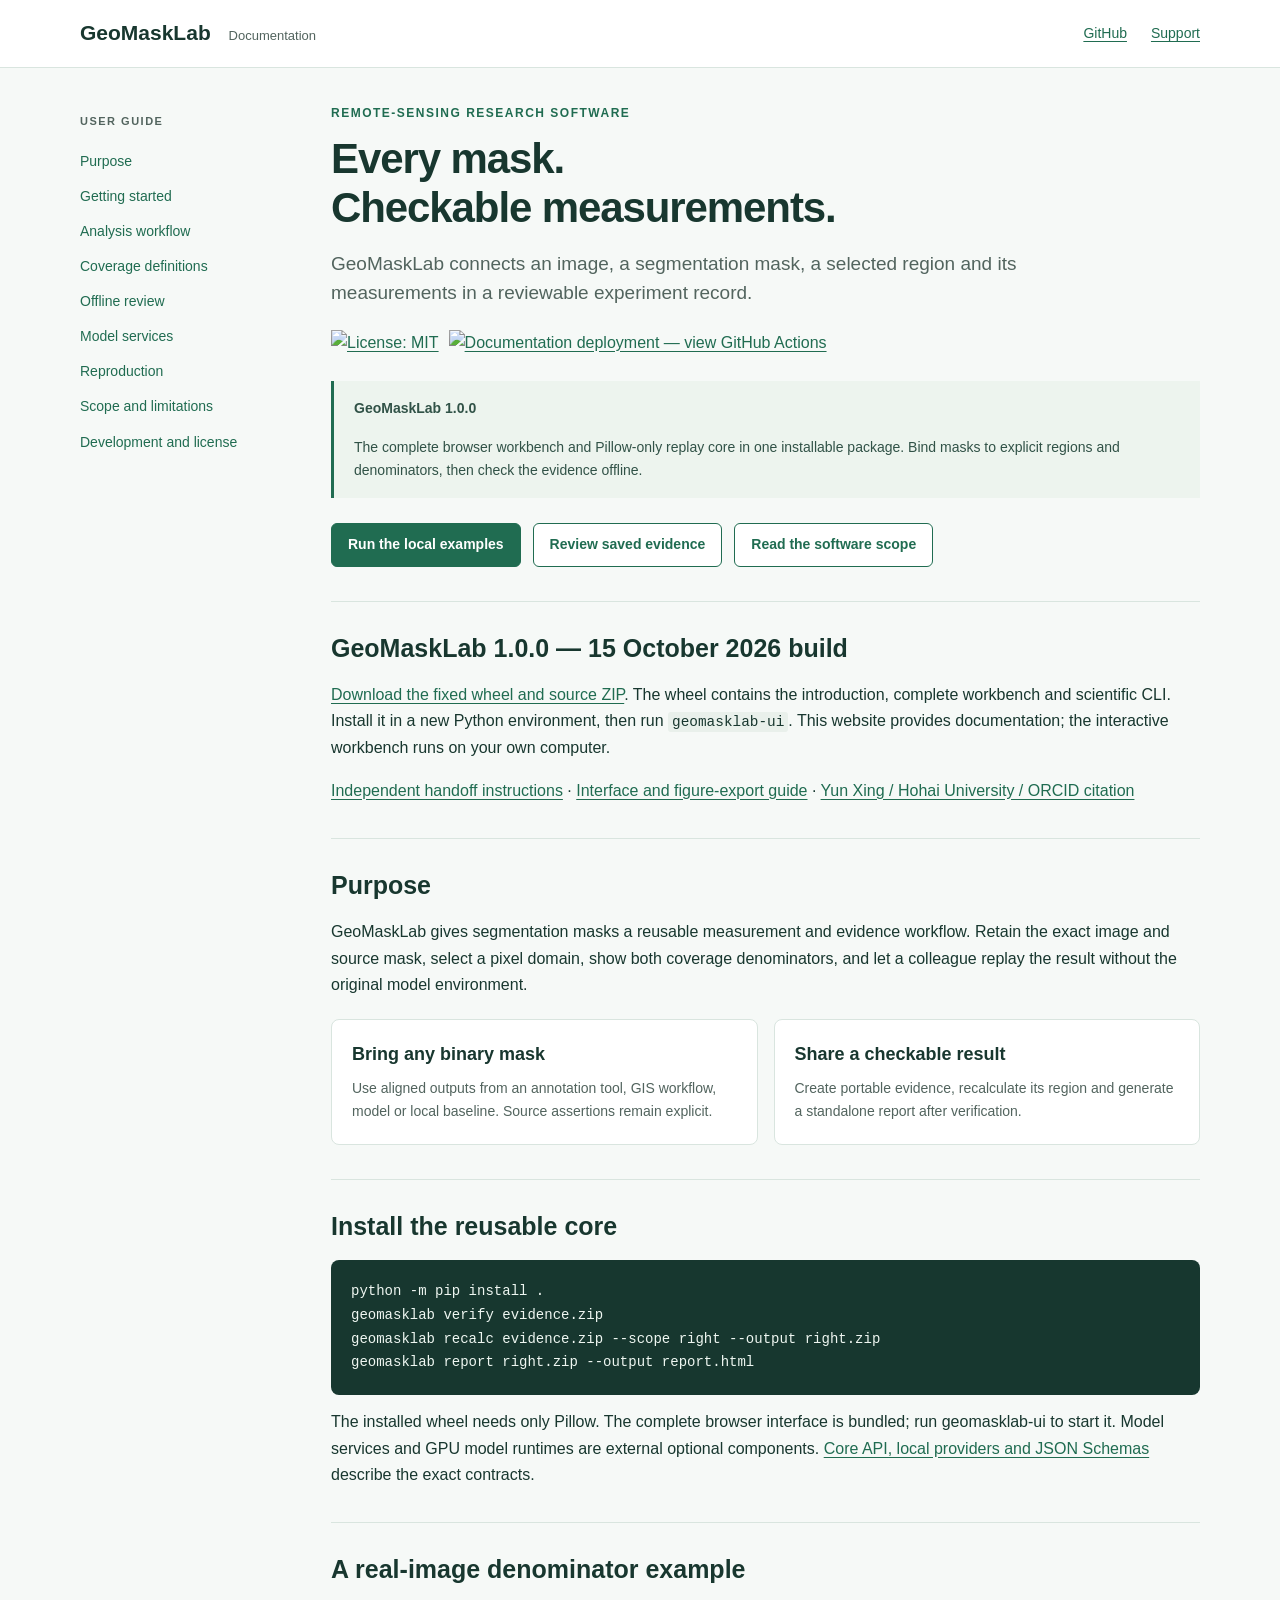
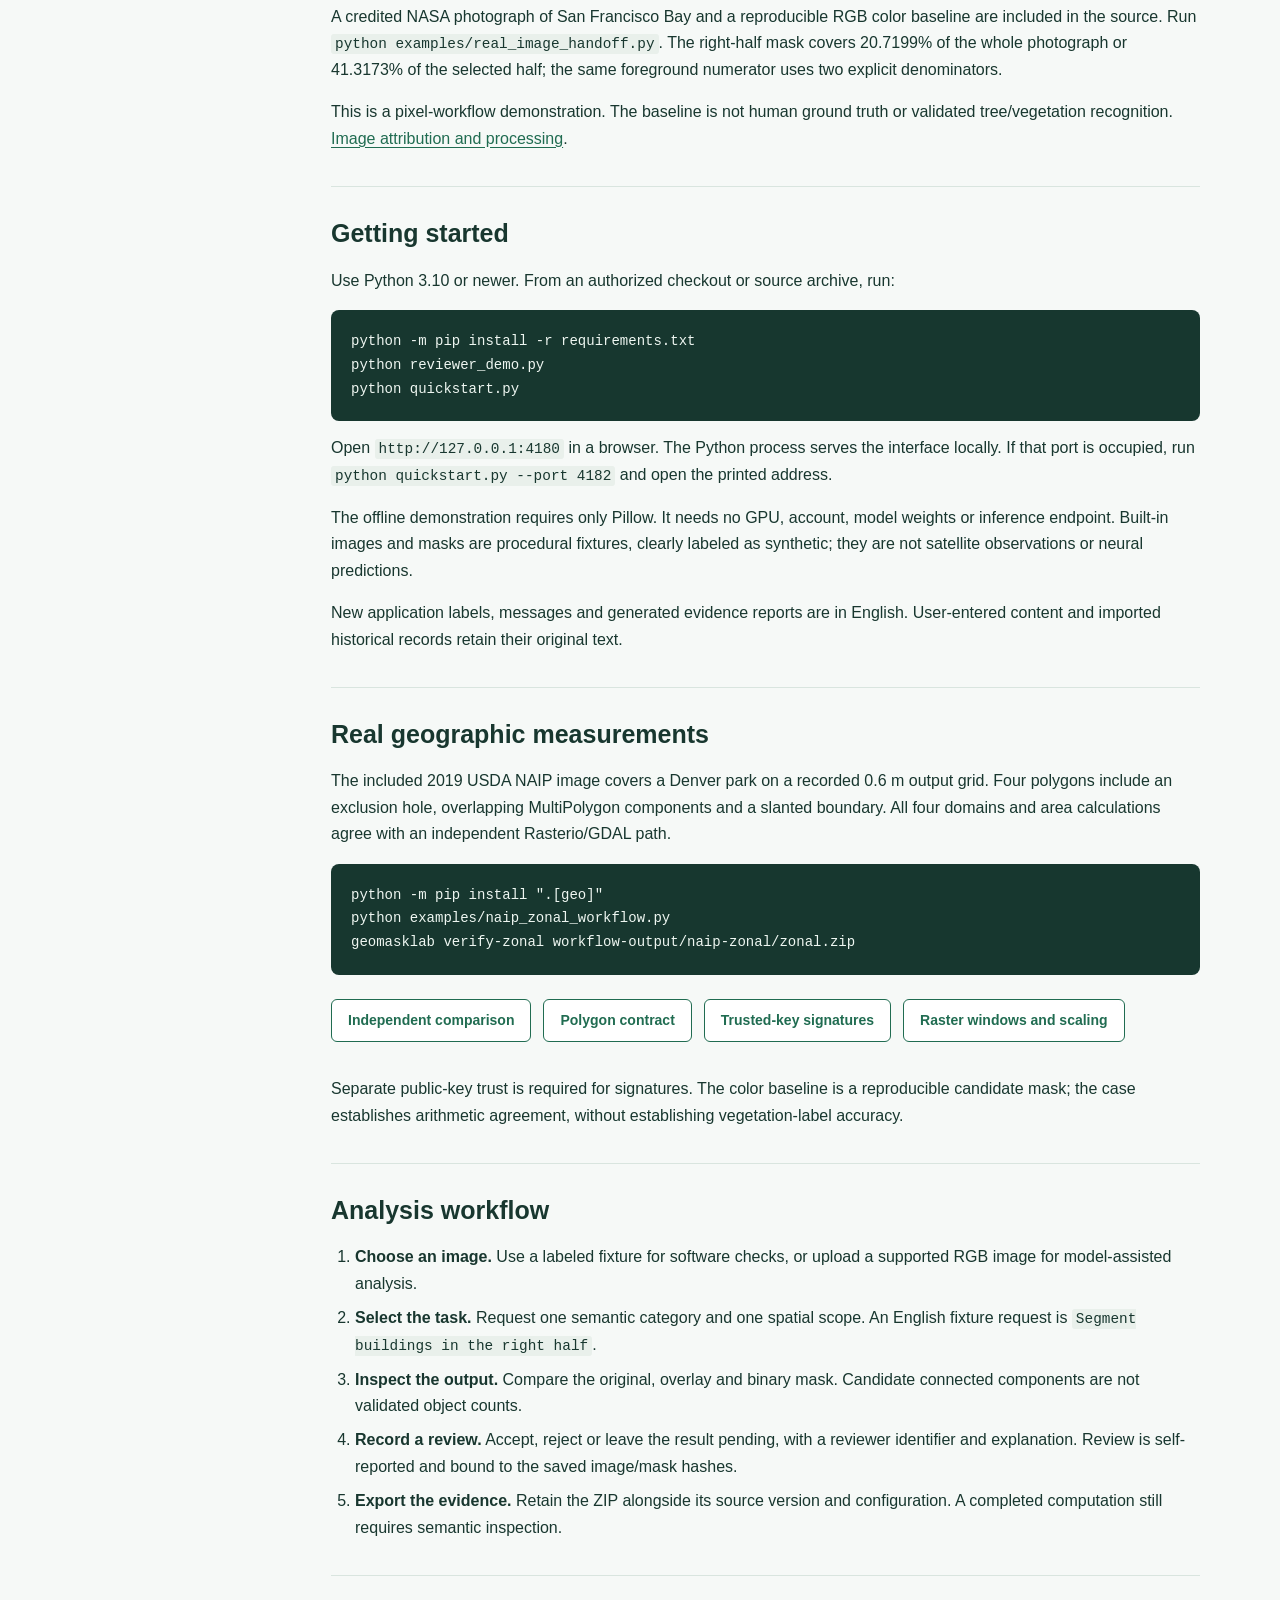
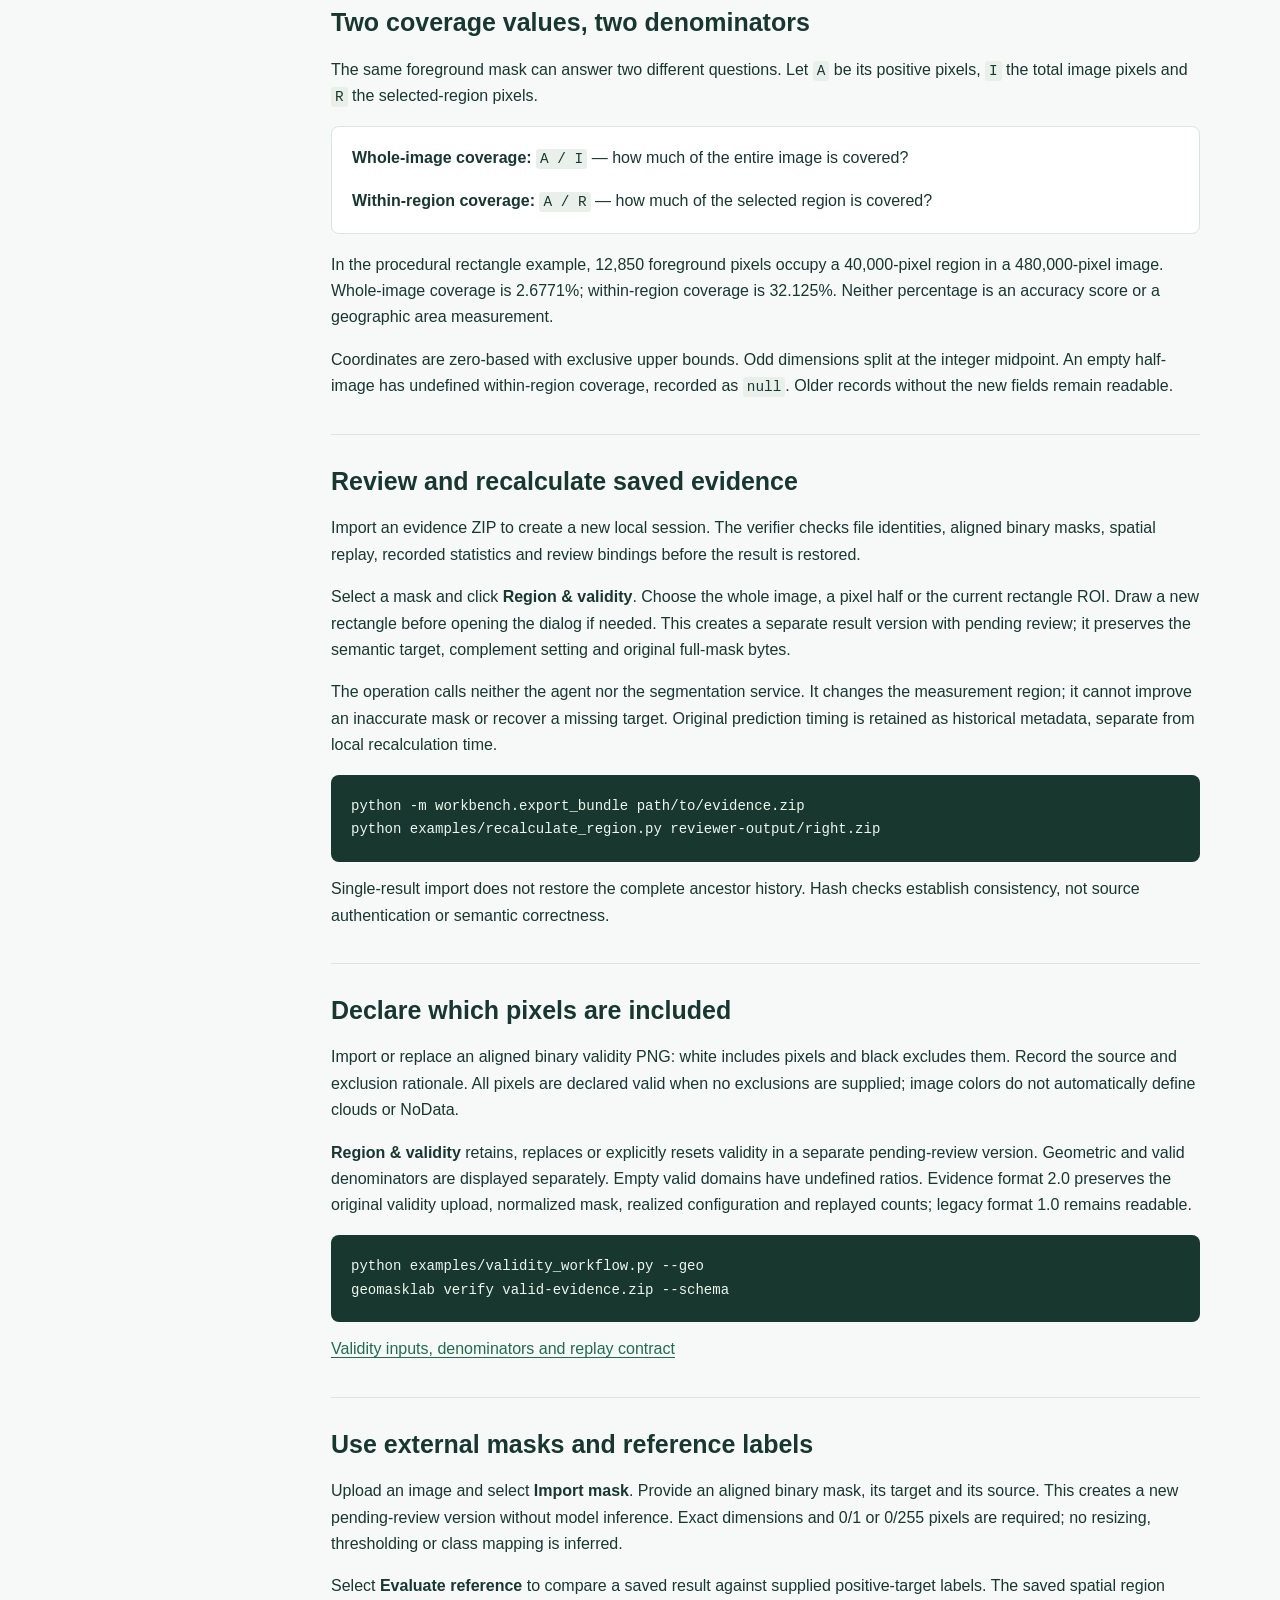
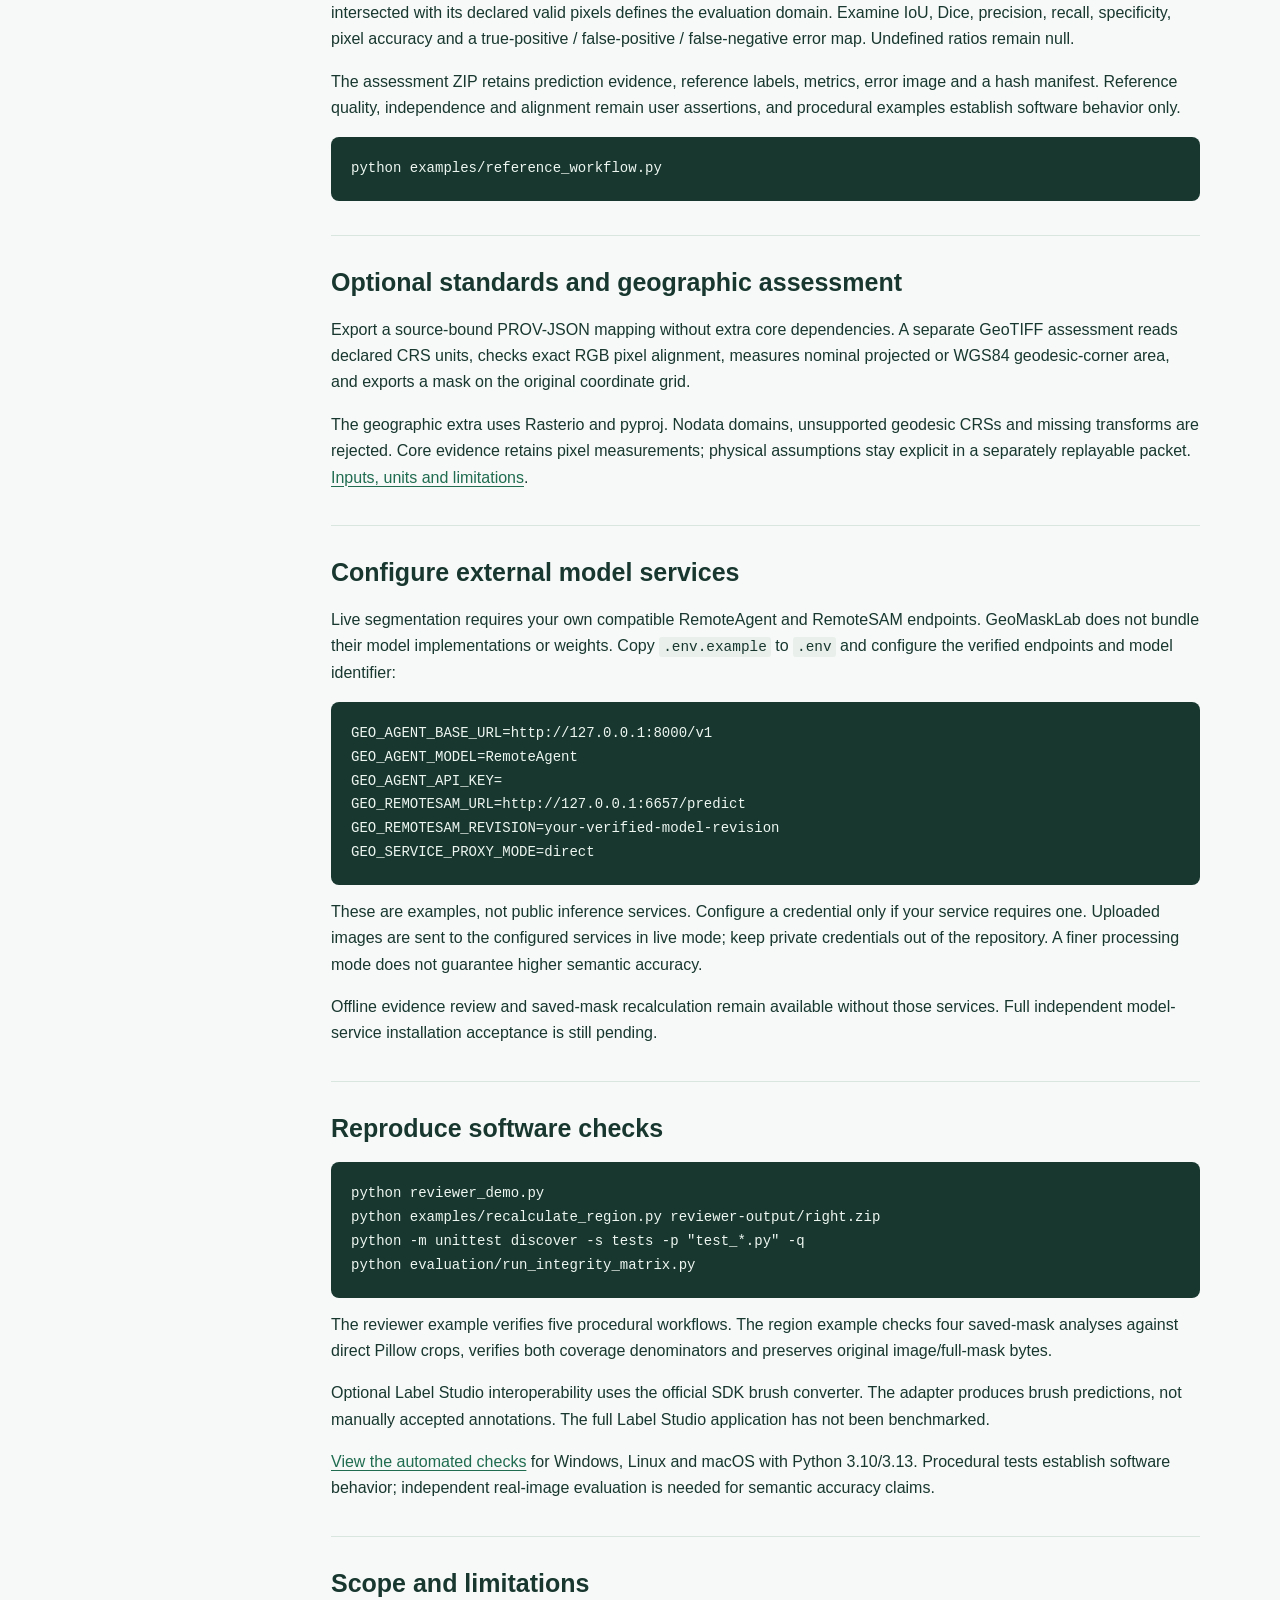
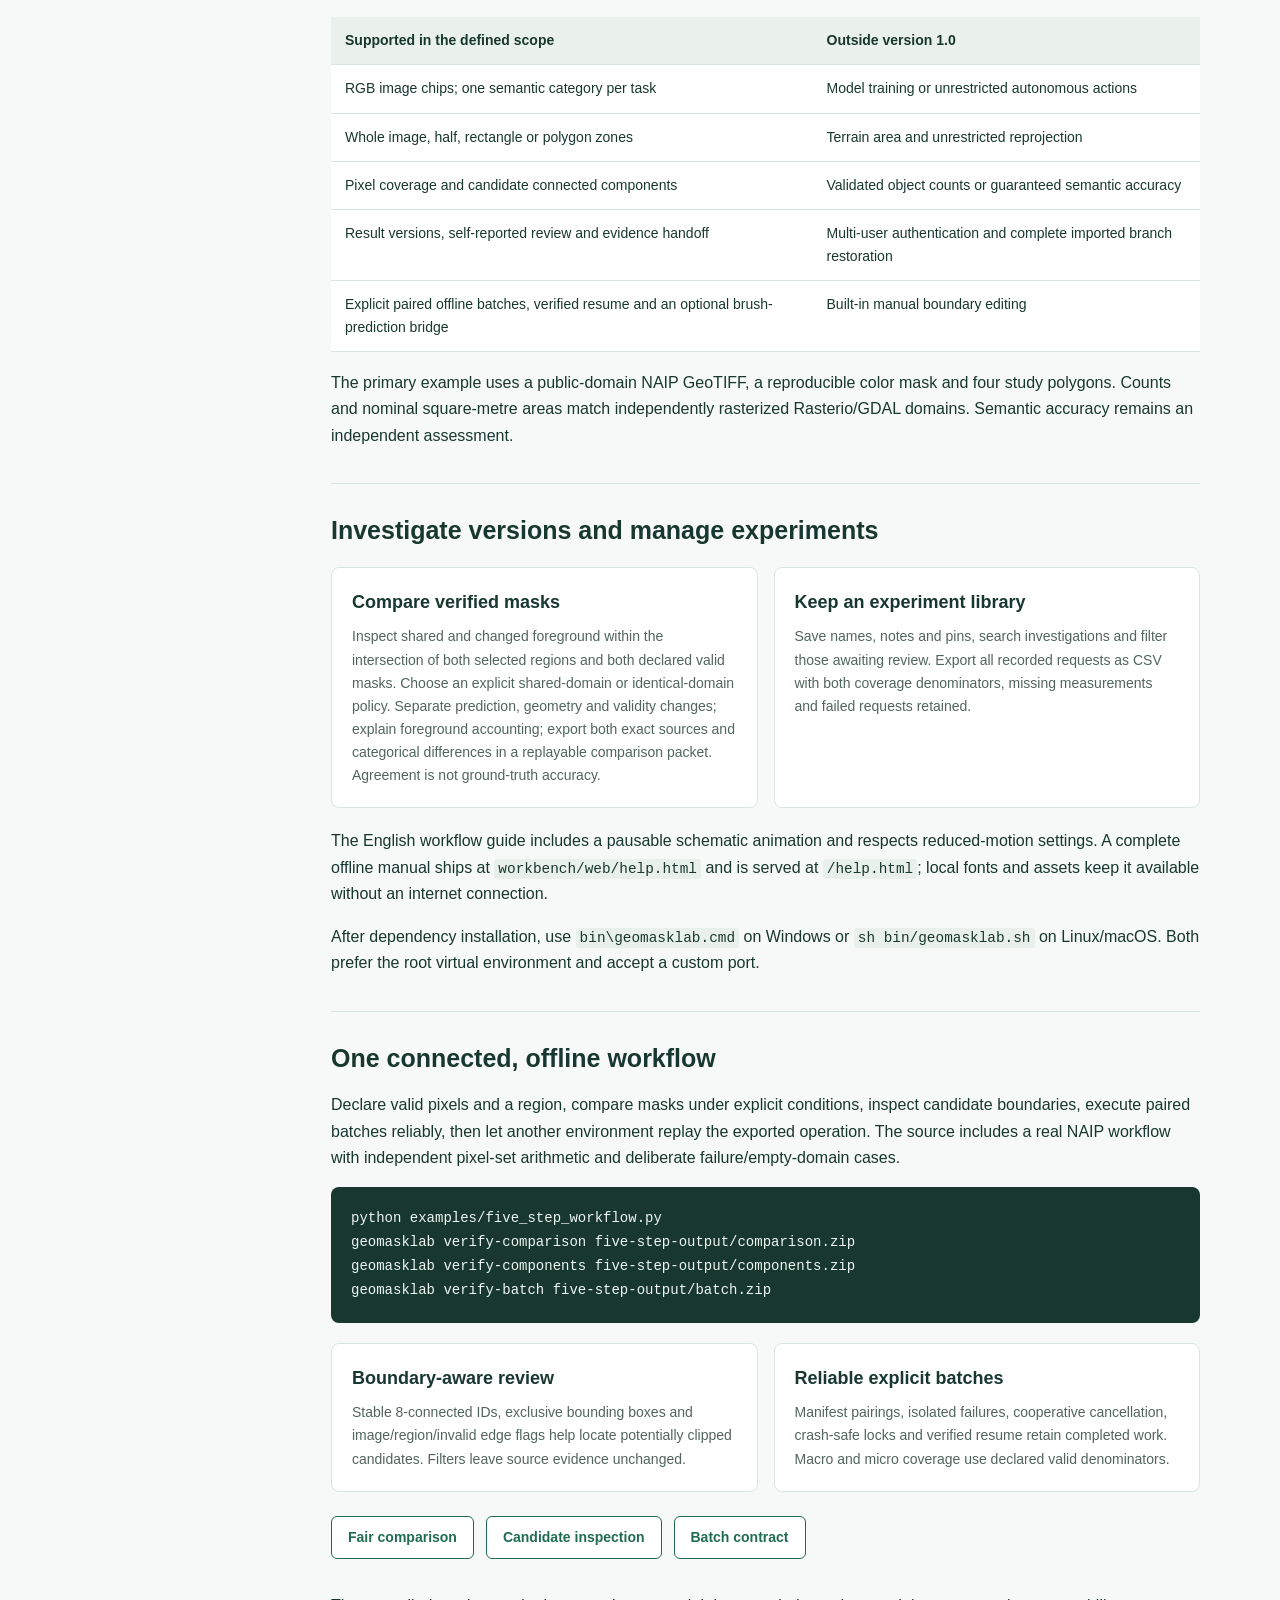
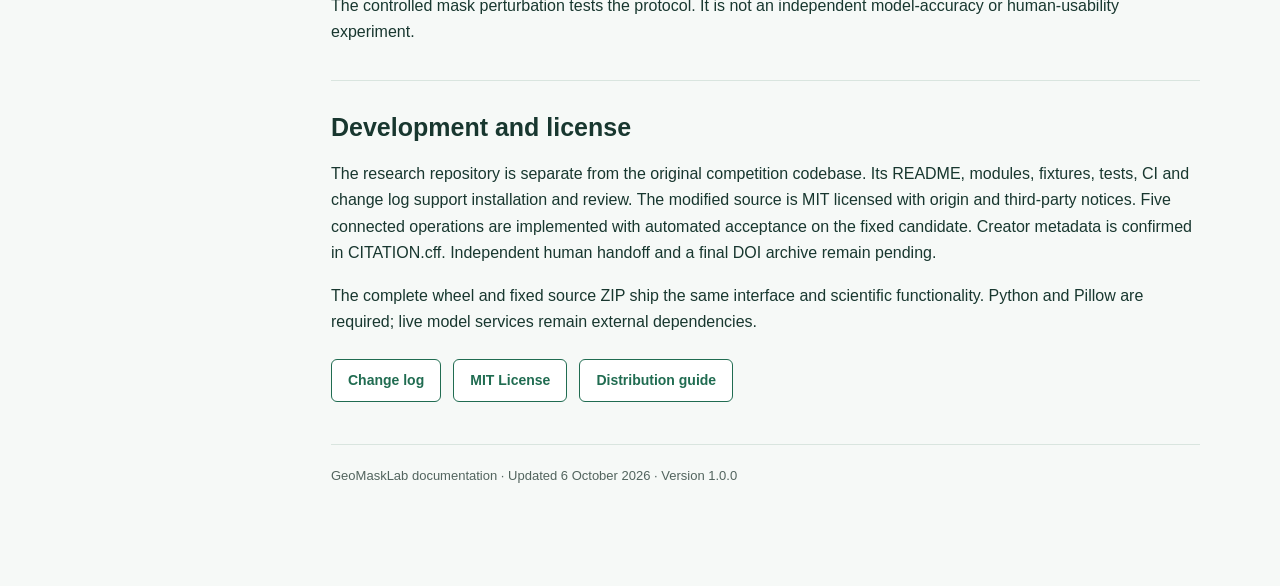
==== commit 2be0c18f: "Publish tested SoftwareX submission build and concise offline quickstart" ====
--- a/docs/site/index.html
+++ b/docs/site/index.html
@@ -25,7 +25,7 @@
   <div class="notice"><p><strong>GeoMaskLab 1.0.0</strong></p><p>The complete browser workbench and Pillow-only replay core in one installable package. Bind masks to explicit regions and denominators, then check the evidence offline.</p></div>
   <div class="actions"><a class="button primary" href="#start">Run the local examples</a><a class="button" href="#offline">Review saved evidence</a><a class="button" href="https://github.com/pophip3/geomasklab/blob/main/docs/software_scope.md">Read the software scope</a></div>
 
-  <section id="release"><h2>Complete 1.0.0 release</h2><p><a href="https://github.com/pophip3/geomasklab/releases/tag/v1.0.0">Download the fixed wheel and source ZIP</a>. The wheel contains the introduction, complete workbench and scientific CLI. Install it in a new Python environment, then run <code>geomasklab-ui</code>. This website provides documentation; the interactive workbench runs on your own computer.</p><p><a href="https://github.com/pophip3/geomasklab/blob/v1.0.0/docs/independent_handoff.md">Independent handoff instructions</a> · <a href="https://github.com/pophip3/geomasklab/blob/v1.0.0/docs/presentation_workbench.md">Interface and figure-export guide</a> · <a href="https://github.com/pophip3/geomasklab/blob/v1.0.0/CITATION.cff">Yun Xing / Hohai University / ORCID citation</a></p></section><section id="purpose"><h2>Purpose</h2><p>GeoMaskLab gives segmentation masks a reusable measurement and evidence workflow. Retain the exact image and source mask, select a pixel domain, show both coverage denominators, and let a colleague replay the result without the original model environment.</p><div class="cards"><article class="card"><h3>Bring any binary mask</h3><p>Use aligned outputs from an annotation tool, GIS workflow, model or local baseline. Source assertions remain explicit.</p></article><article class="card"><h3>Share a checkable result</h3><p>Create portable evidence, recalculate its region and generate a standalone report after verification.</p></article></div></section>
+  <section id="release"><h2>GeoMaskLab 1.0.0 — 15 October 2026 build</h2><p><a href="https://github.com/pophip3/geomasklab/releases/tag/v1.0.0-build.20261015">Download the fixed wheel and source ZIP</a>. The wheel contains the introduction, complete workbench and scientific CLI. Install it in a new Python environment, then run <code>geomasklab-ui</code>. This website provides documentation; the interactive workbench runs on your own computer.</p><p><a href="https://github.com/pophip3/geomasklab/blob/v1.0.0-build.20261015/docs/independent_handoff.md">Independent handoff instructions</a> · <a href="https://github.com/pophip3/geomasklab/blob/v1.0.0-build.20261015/docs/presentation_workbench.md">Interface and figure-export guide</a> · <a href="https://github.com/pophip3/geomasklab/blob/v1.0.0-build.20261015/CITATION.cff">Yun Xing / Hohai University / ORCID citation</a></p></section><section id="purpose"><h2>Purpose</h2><p>GeoMaskLab gives segmentation masks a reusable measurement and evidence workflow. Retain the exact image and source mask, select a pixel domain, show both coverage denominators, and let a colleague replay the result without the original model environment.</p><div class="cards"><article class="card"><h3>Bring any binary mask</h3><p>Use aligned outputs from an annotation tool, GIS workflow, model or local baseline. Source assertions remain explicit.</p></article><article class="card"><h3>Share a checkable result</h3><p>Create portable evidence, recalculate its region and generate a standalone report after verification.</p></article></div></section>
 
   <section id="core"><h2>Install the reusable core</h2><pre><code>python -m pip install .
 geomasklab verify evidence.zip
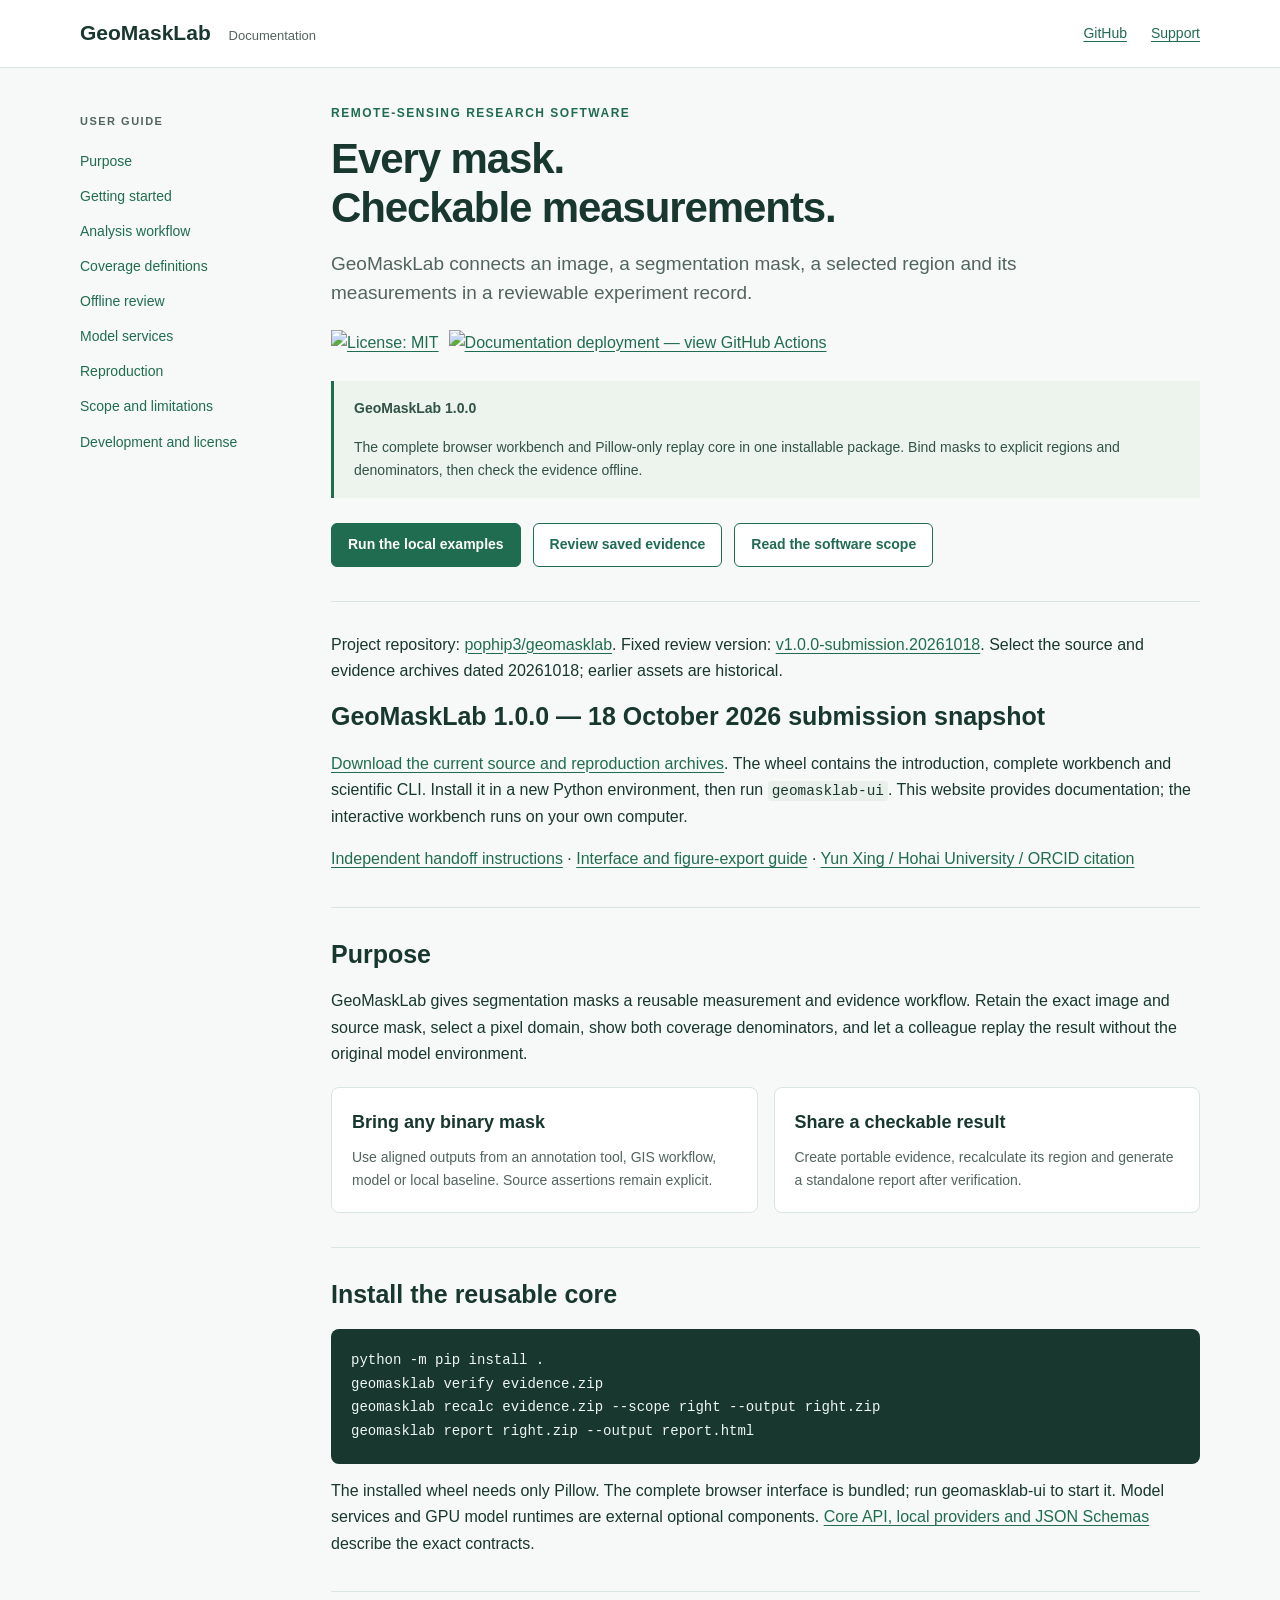
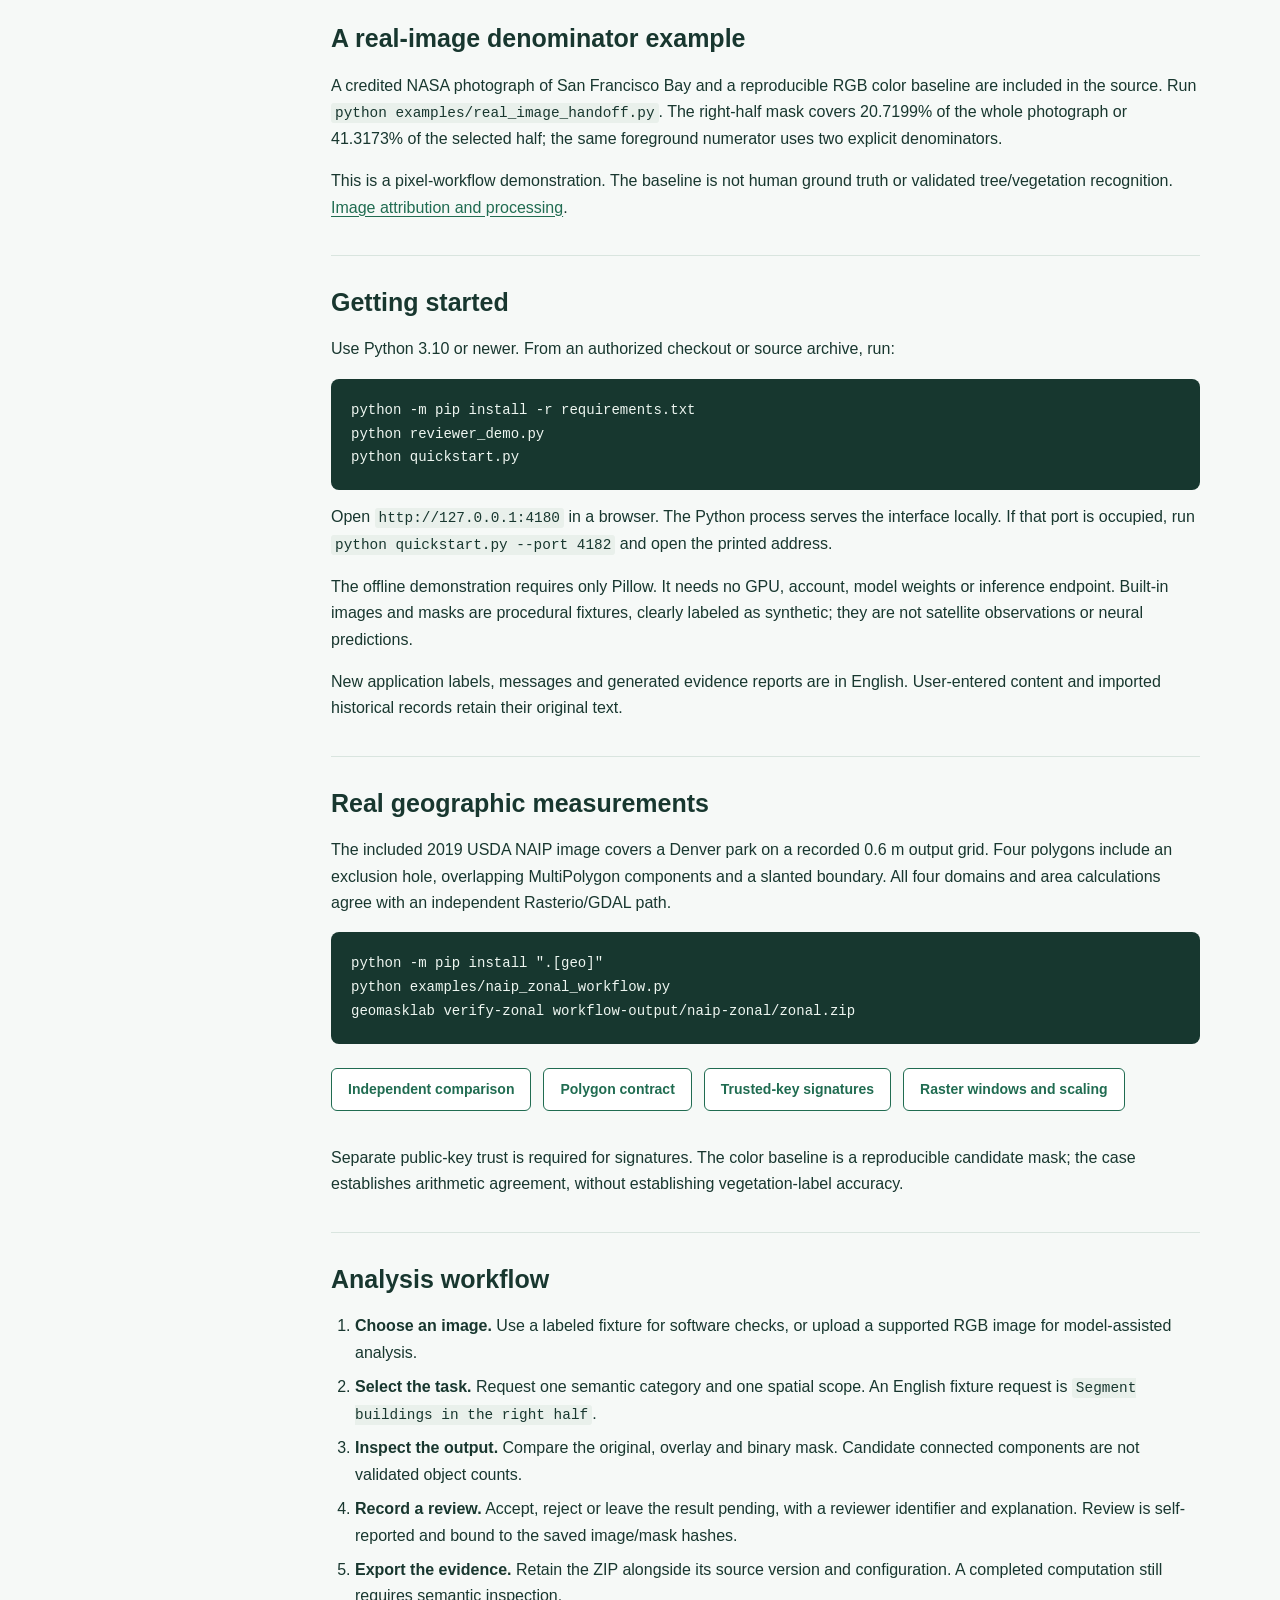
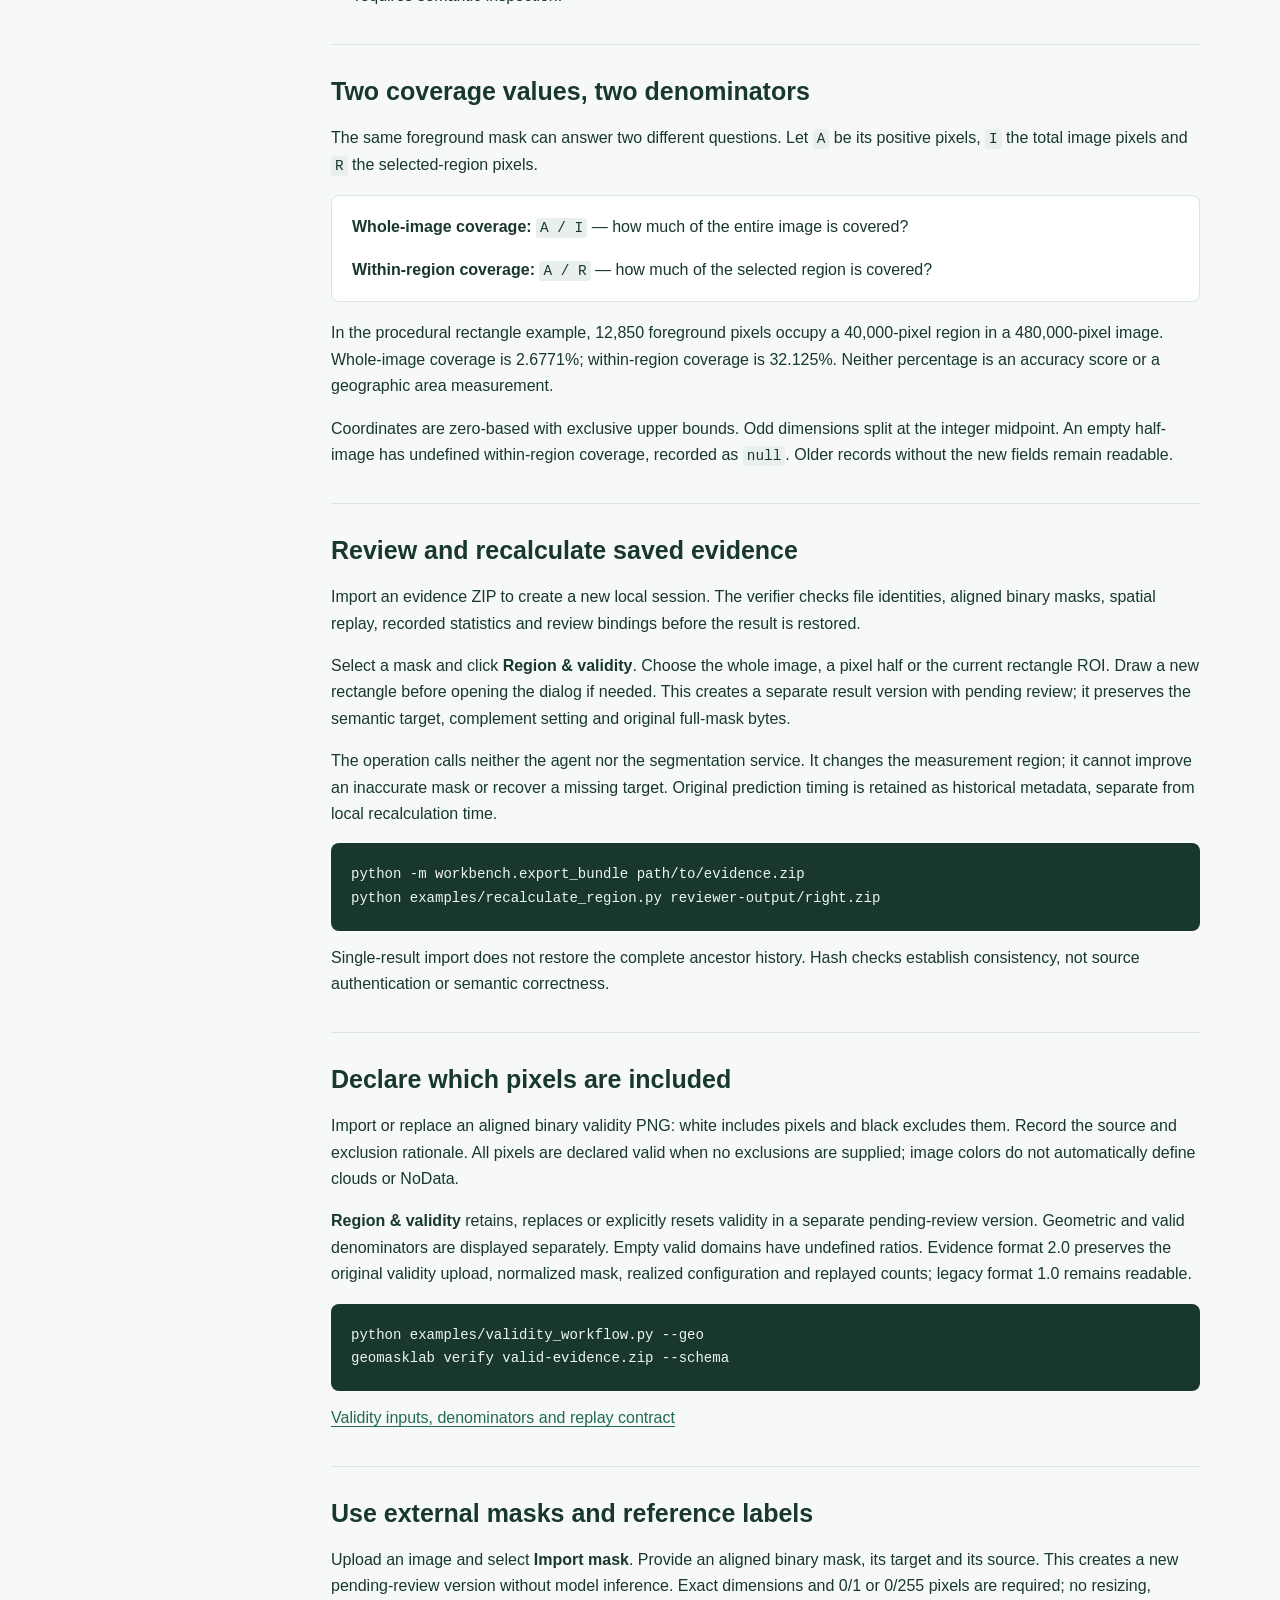
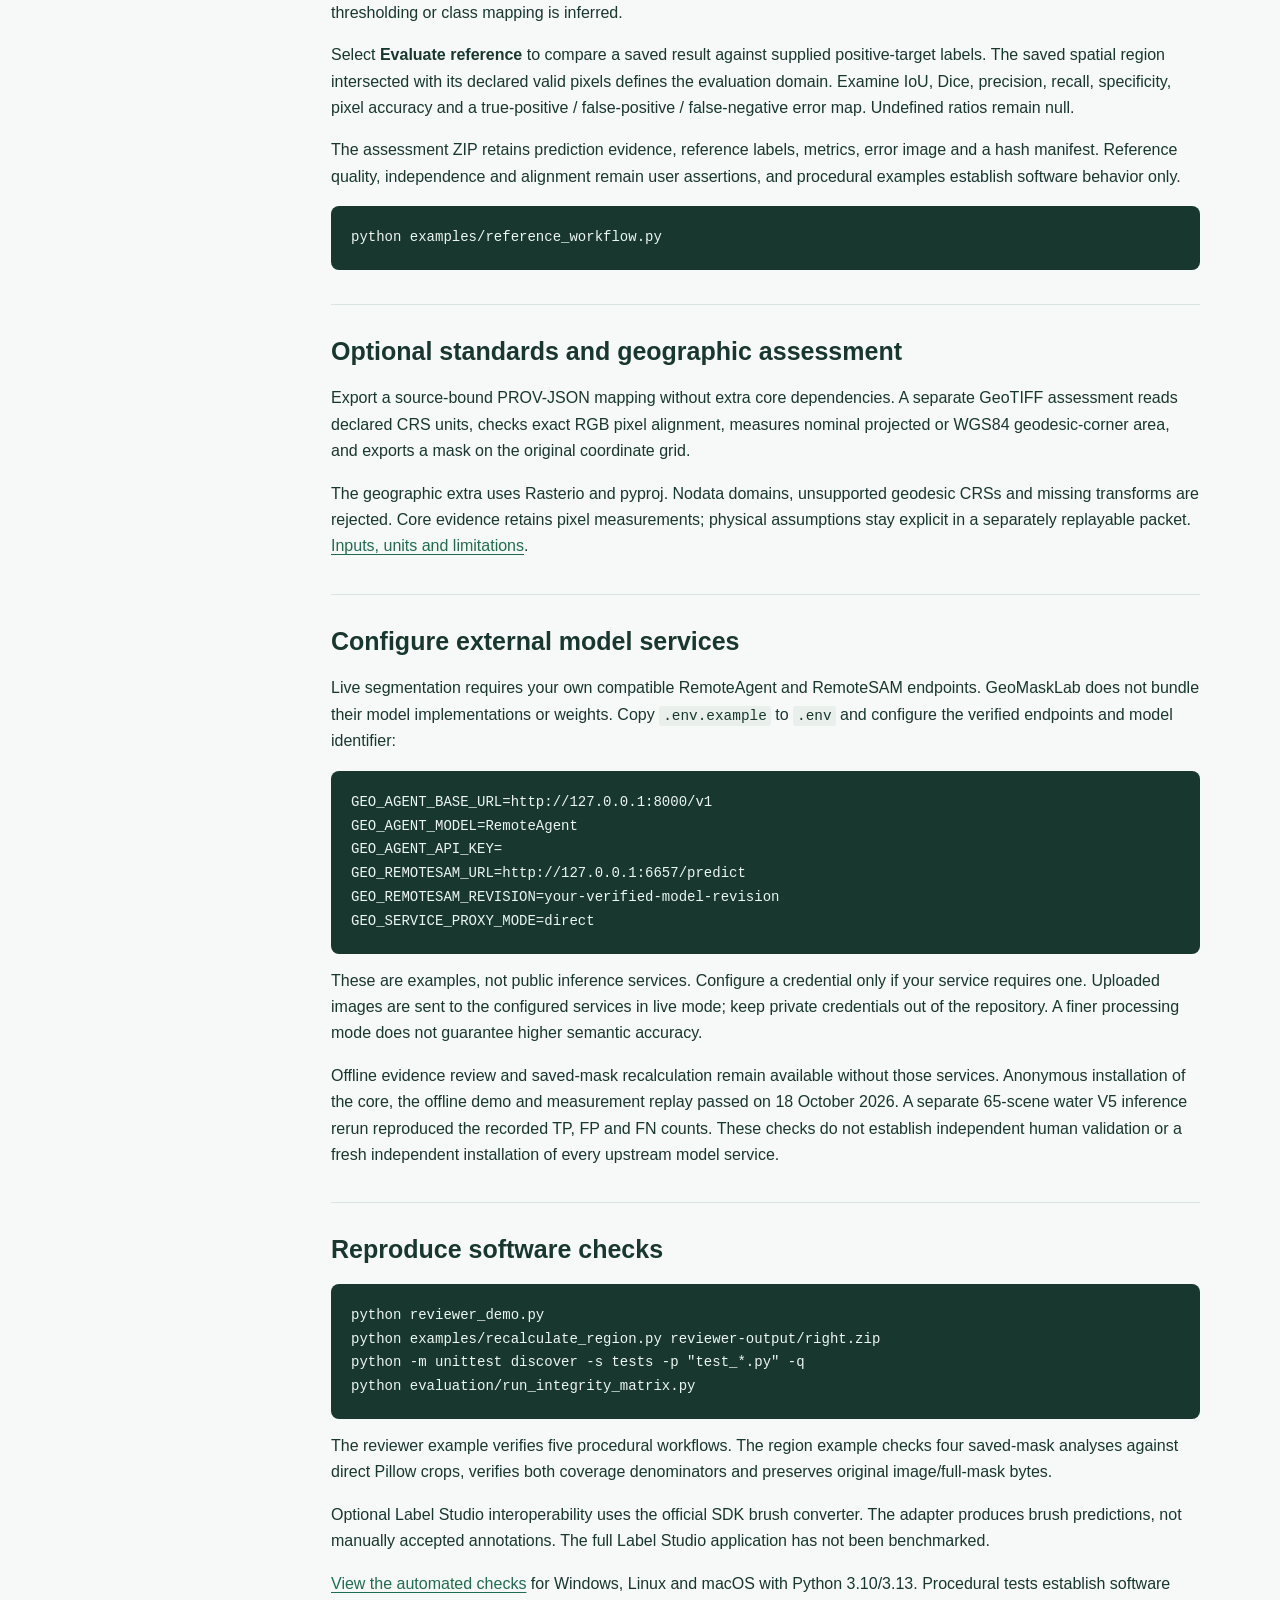
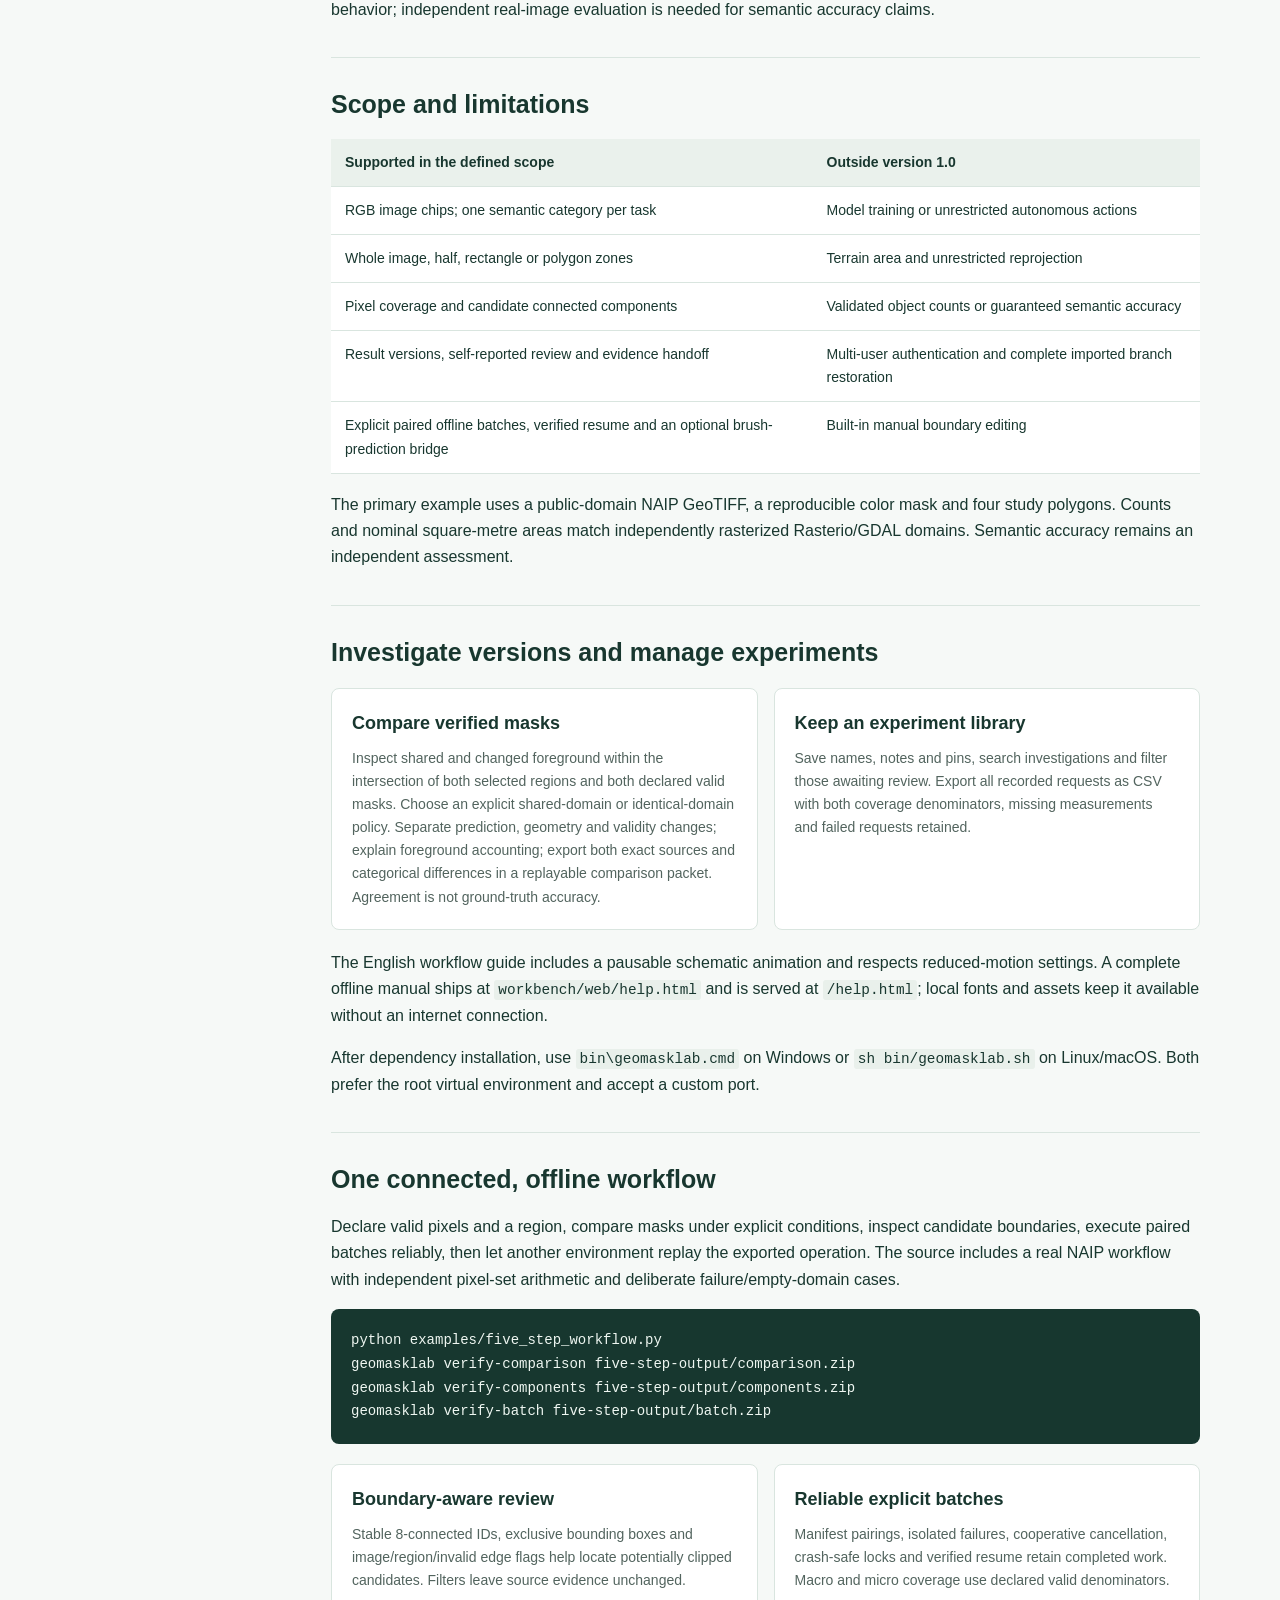
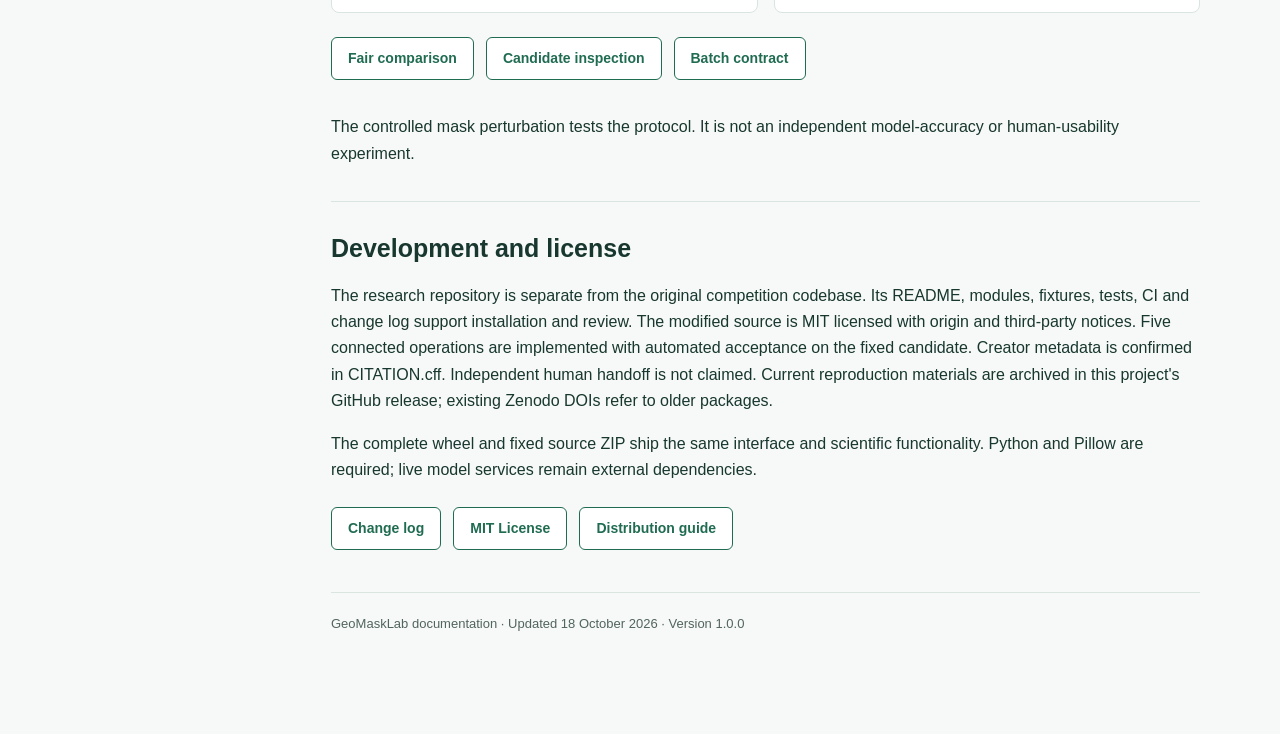
==== commit 751f5242: "Synchronize SoftwareX submission source and archive documentation" ====
--- a/docs/site/index.html
+++ b/docs/site/index.html
@@ -21,24 +21,24 @@
   <p class="eyebrow">REMOTE-SENSING RESEARCH SOFTWARE</p>
   <h1>Every mask.<br>Checkable measurements.</h1>
   <p class="lead">GeoMaskLab connects an image, a segmentation mask, a selected region and its measurements in a reviewable experiment record.</p>
-  <div class="badges"><a href="https://github.com/pophip3/geomasklab/blob/main/LICENSE"><img src="https://img.shields.io/badge/license-MIT-blue" alt="License: MIT"></a><a href="https://github.com/pophip3/geomasklab/actions/workflows/documentation.yml"><img src="https://github.com/pophip3/geomasklab/actions/workflows/documentation.yml/badge.svg" alt="Documentation deployment — view GitHub Actions"></a></div>
+  <div class="badges"><a href="https://github.com/pophip3/geomasklab/blob/v1.0.0-submission.20261018/LICENSE"><img src="https://img.shields.io/badge/license-MIT-blue" alt="License: MIT"></a><a href="https://github.com/pophip3/geomasklab/actions/workflows/documentation.yml"><img src="https://github.com/pophip3/geomasklab/actions/workflows/documentation.yml/badge.svg" alt="Documentation deployment — view GitHub Actions"></a></div>
   <div class="notice"><p><strong>GeoMaskLab 1.0.0</strong></p><p>The complete browser workbench and Pillow-only replay core in one installable package. Bind masks to explicit regions and denominators, then check the evidence offline.</p></div>
-  <div class="actions"><a class="button primary" href="#start">Run the local examples</a><a class="button" href="#offline">Review saved evidence</a><a class="button" href="https://github.com/pophip3/geomasklab/blob/main/docs/software_scope.md">Read the software scope</a></div>
+  <div class="actions"><a class="button primary" href="#start">Run the local examples</a><a class="button" href="#offline">Review saved evidence</a><a class="button" href="https://github.com/pophip3/geomasklab/blob/v1.0.0-submission.20261018/docs/software_scope.md">Read the software scope</a></div>
 
-  <section id="release"><h2>GeoMaskLab 1.0.0 — 15 October 2026 build</h2><p><a href="https://github.com/pophip3/geomasklab/releases/tag/v1.0.0-build.20261015">Download the fixed wheel and source ZIP</a>. The wheel contains the introduction, complete workbench and scientific CLI. Install it in a new Python environment, then run <code>geomasklab-ui</code>. This website provides documentation; the interactive workbench runs on your own computer.</p><p><a href="https://github.com/pophip3/geomasklab/blob/v1.0.0-build.20261015/docs/independent_handoff.md">Independent handoff instructions</a> · <a href="https://github.com/pophip3/geomasklab/blob/v1.0.0-build.20261015/docs/presentation_workbench.md">Interface and figure-export guide</a> · <a href="https://github.com/pophip3/geomasklab/blob/v1.0.0-build.20261015/CITATION.cff">Yun Xing / Hohai University / ORCID citation</a></p></section><section id="purpose"><h2>Purpose</h2><p>GeoMaskLab gives segmentation masks a reusable measurement and evidence workflow. Retain the exact image and source mask, select a pixel domain, show both coverage denominators, and let a colleague replay the result without the original model environment.</p><div class="cards"><article class="card"><h3>Bring any binary mask</h3><p>Use aligned outputs from an annotation tool, GIS workflow, model or local baseline. Source assertions remain explicit.</p></article><article class="card"><h3>Share a checkable result</h3><p>Create portable evidence, recalculate its region and generate a standalone report after verification.</p></article></div></section>
+  <section id="release"><p>Project repository: <a href="https://github.com/pophip3/geomasklab">pophip3/geomasklab</a>. Fixed review version: <a href="https://github.com/pophip3/geomasklab/tree/v1.0.0-submission.20261018">v1.0.0-submission.20261018</a>. Select the source and evidence archives dated 20261018; earlier assets are historical.</p><h2>GeoMaskLab 1.0.0 — 18 October 2026 submission snapshot</h2><p><a href="https://github.com/pophip3/geomasklab/releases/tag/v1.0.0-repro.20261016">Download the current source and reproduction archives</a>. The wheel contains the introduction, complete workbench and scientific CLI. Install it in a new Python environment, then run <code>geomasklab-ui</code>. This website provides documentation; the interactive workbench runs on your own computer.</p><p><a href="https://github.com/pophip3/geomasklab/blob/v1.0.0-submission.20261018/docs/independent_handoff.md">Independent handoff instructions</a> · <a href="https://github.com/pophip3/geomasklab/blob/v1.0.0-submission.20261018/docs/presentation_workbench.md">Interface and figure-export guide</a> · <a href="https://github.com/pophip3/geomasklab/blob/v1.0.0-submission.20261018/CITATION.cff">Yun Xing / Hohai University / ORCID citation</a></p></section><section id="purpose"><h2>Purpose</h2><p>GeoMaskLab gives segmentation masks a reusable measurement and evidence workflow. Retain the exact image and source mask, select a pixel domain, show both coverage denominators, and let a colleague replay the result without the original model environment.</p><div class="cards"><article class="card"><h3>Bring any binary mask</h3><p>Use aligned outputs from an annotation tool, GIS workflow, model or local baseline. Source assertions remain explicit.</p></article><article class="card"><h3>Share a checkable result</h3><p>Create portable evidence, recalculate its region and generate a standalone report after verification.</p></article></div></section>
 
   <section id="core"><h2>Install the reusable core</h2><pre><code>python -m pip install .
 geomasklab verify evidence.zip
 geomasklab recalc evidence.zip --scope right --output right.zip
-geomasklab report right.zip --output report.html</code></pre><p>The installed wheel needs only Pillow. The complete browser interface is bundled; run geomasklab-ui to start it. Model services and GPU model runtimes are external optional components. <a href="https://github.com/pophip3/geomasklab/blob/main/docs/core_package.md">Core API, local providers and JSON Schemas</a> describe the exact contracts.</p></section>
-<section id="real"><h2>A real-image denominator example</h2><p>A credited NASA photograph of San Francisco Bay and a reproducible RGB color baseline are included in the source. Run <code>python examples/real_image_handoff.py</code>. The right-half mask covers 20.7199% of the whole photograph or 41.3173% of the selected half; the same foreground numerator uses two explicit denominators.</p><p>This is a pixel-workflow demonstration. The baseline is not human ground truth or validated tree/vegetation recognition. <a href="https://github.com/pophip3/geomasklab/tree/main/examples/data/san-francisco-bay">Image attribution and processing</a>.</p></section>
+geomasklab report right.zip --output report.html</code></pre><p>The installed wheel needs only Pillow. The complete browser interface is bundled; run geomasklab-ui to start it. Model services and GPU model runtimes are external optional components. <a href="https://github.com/pophip3/geomasklab/blob/v1.0.0-submission.20261018/docs/core_package.md">Core API, local providers and JSON Schemas</a> describe the exact contracts.</p></section>
+<section id="real"><h2>A real-image denominator example</h2><p>A credited NASA photograph of San Francisco Bay and a reproducible RGB color baseline are included in the source. Run <code>python examples/real_image_handoff.py</code>. The right-half mask covers 20.7199% of the whole photograph or 41.3173% of the selected half; the same foreground numerator uses two explicit denominators.</p><p>This is a pixel-workflow demonstration. The baseline is not human ground truth or validated tree/vegetation recognition. <a href="https://github.com/pophip3/geomasklab/tree/v1.0.0-submission.20261018/examples/data/san-francisco-bay">Image attribution and processing</a>.</p></section>
 <section id="start"><h2>Getting started</h2><p>Use Python 3.10 or newer. From an authorized checkout or source archive, run:</p><pre><code>python -m pip install -r requirements.txt
 python reviewer_demo.py
 python quickstart.py</code></pre><p>Open <code>http://127.0.0.1:4180</code> in a browser. The Python process serves the interface locally. If that port is occupied, run <code>python quickstart.py --port 4182</code> and open the printed address.</p><p>The offline demonstration requires only Pillow. It needs no GPU, account, model weights or inference endpoint. Built-in images and masks are procedural fixtures, clearly labeled as synthetic; they are not satellite observations or neural predictions.</p><p>New application labels, messages and generated evidence reports are in English. User-entered content and imported historical records retain their original text.</p></section>
 
   <section id="geographic"><h2>Real geographic measurements</h2><p>The included 2019 USDA NAIP image covers a Denver park on a recorded 0.6 m output grid. Four polygons include an exclusion hole, overlapping MultiPolygon components and a slanted boundary. All four domains and area calculations agree with an independent Rasterio/GDAL path.</p><pre><code>python -m pip install &quot;.[geo]&quot;
 python examples/naip_zonal_workflow.py
-geomasklab verify-zonal workflow-output/naip-zonal/zonal.zip</code></pre><div class="actions"><a class="button" href="https://github.com/pophip3/geomasklab/blob/main/evaluation/geospatial/README.md">Independent comparison</a><a class="button" href="https://github.com/pophip3/geomasklab/blob/main/docs/zonal_statistics.md">Polygon contract</a><a class="button" href="https://github.com/pophip3/geomasklab/blob/main/docs/signatures.md">Trusted-key signatures</a><a class="button" href="https://github.com/pophip3/geomasklab/blob/main/docs/raster_inputs.md">Raster windows and scaling</a></div><p>Separate public-key trust is required for signatures. The color baseline is a reproducible candidate mask; the case establishes arithmetic agreement, without establishing vegetation-label accuracy.</p></section>
+geomasklab verify-zonal workflow-output/naip-zonal/zonal.zip</code></pre><div class="actions"><a class="button" href="https://github.com/pophip3/geomasklab/blob/v1.0.0-submission.20261018/evaluation/geospatial/README.md">Independent comparison</a><a class="button" href="https://github.com/pophip3/geomasklab/blob/v1.0.0-submission.20261018/docs/zonal_statistics.md">Polygon contract</a><a class="button" href="https://github.com/pophip3/geomasklab/blob/v1.0.0-submission.20261018/docs/signatures.md">Trusted-key signatures</a><a class="button" href="https://github.com/pophip3/geomasklab/blob/v1.0.0-submission.20261018/docs/raster_inputs.md">Raster windows and scaling</a></div><p>Separate public-key trust is required for signatures. The color baseline is a reproducible candidate mask; the case establishes arithmetic agreement, without establishing vegetation-label accuracy.</p></section>
   <section id="workflow"><h2>Analysis workflow</h2><ol><li><strong>Choose an image.</strong> Use a labeled fixture for software checks, or upload a supported RGB image for model-assisted analysis.</li><li><strong>Select the task.</strong> Request one semantic category and one spatial scope. An English fixture request is <code>Segment buildings in the right half</code>.</li><li><strong>Inspect the output.</strong> Compare the original, overlay and binary mask. Candidate connected components are not validated object counts.</li><li><strong>Record a review.</strong> Accept, reject or leave the result pending, with a reviewer identifier and explanation. Review is self-reported and bound to the saved image/mask hashes.</li><li><strong>Export the evidence.</strong> Retain the ZIP alongside its source version and configuration. A completed computation still requires semantic inspection.</li></ol></section>
 
   <section id="coverage"><h2>Two coverage values, two denominators</h2><p>The same foreground mask can answer two different questions. Let <code>A</code> be its positive pixels, <code>I</code> the total image pixels and <code>R</code> the selected-region pixels.</p><div class="formula"><p><strong>Whole-image coverage:</strong> <code>A / I</code> — how much of the entire image is covered?</p><p style="margin-bottom:0"><strong>Within-region coverage:</strong> <code>A / R</code> — how much of the selected region is covered?</p></div><p style="margin-top:18px">In the procedural rectangle example, 12,850 foreground pixels occupy a 40,000-pixel region in a 480,000-pixel image. Whole-image coverage is 2.6771%; within-region coverage is 32.125%. Neither percentage is an accuracy score or a geographic area measurement.</p><p>Coordinates are zero-based with exclusive upper bounds. Odd dimensions split at the integer midpoint. An empty half-image has undefined within-region coverage, recorded as <code>null</code>. Older records without the new fields remain readable.</p></section>
@@ -47,16 +47,16 @@
 python examples/recalculate_region.py reviewer-output/right.zip</code></pre><p>Single-result import does not restore the complete ancestor history. Hash checks establish consistency, not source authentication or semantic correctness.</p></section>
 
   <section id="validity"><h2>Declare which pixels are included</h2><p>Import or replace an aligned binary validity PNG: white includes pixels and black excludes them. Record the source and exclusion rationale. All pixels are declared valid when no exclusions are supplied; image colors do not automatically define clouds or NoData.</p><p><strong>Region &amp; validity</strong> retains, replaces or explicitly resets validity in a separate pending-review version. Geometric and valid denominators are displayed separately. Empty valid domains have undefined ratios. Evidence format 2.0 preserves the original validity upload, normalized mask, realized configuration and replayed counts; legacy format 1.0 remains readable.</p><pre><code>python examples/validity_workflow.py --geo
-geomasklab verify valid-evidence.zip --schema</code></pre><p><a href="https://github.com/pophip3/geomasklab/blob/main/docs/core_package.md">Validity inputs, denominators and replay contract</a></p></section>
+geomasklab verify valid-evidence.zip --schema</code></pre><p><a href="https://github.com/pophip3/geomasklab/blob/v1.0.0-submission.20261018/docs/core_package.md">Validity inputs, denominators and replay contract</a></p></section>
 <section id="reference"><h2>Use external masks and reference labels</h2><p>Upload an image and select <strong>Import mask</strong>. Provide an aligned binary mask, its target and its source. This creates a new pending-review version without model inference. Exact dimensions and 0/1 or 0/255 pixels are required; no resizing, thresholding or class mapping is inferred.</p><p>Select <strong>Evaluate reference</strong> to compare a saved result against supplied positive-target labels. The saved spatial region intersected with its declared valid pixels defines the evaluation domain. Examine IoU, Dice, precision, recall, specificity, pixel accuracy and a true-positive / false-positive / false-negative error map. Undefined ratios remain null.</p><p>The assessment ZIP retains prediction evidence, reference labels, metrics, error image and a hash manifest. Reference quality, independence and alignment remain user assertions, and procedural examples establish software behavior only.</p><pre><code>python examples/reference_workflow.py</code></pre></section>
 
-  <section id="extensions"><h2>Optional standards and geographic assessment</h2><p>Export a source-bound PROV-JSON mapping without extra core dependencies. A separate GeoTIFF assessment reads declared CRS units, checks exact RGB pixel alignment, measures nominal projected or WGS84 geodesic-corner area, and exports a mask on the original coordinate grid.</p><p>The geographic extra uses Rasterio and pyproj. Nodata domains, unsupported geodesic CRSs and missing transforms are rejected. Core evidence retains pixel measurements; physical assumptions stay explicit in a separately replayable packet. <a href="https://github.com/pophip3/geomasklab/blob/main/docs/geospatial_assessment.md">Inputs, units and limitations</a>.</p></section>
+  <section id="extensions"><h2>Optional standards and geographic assessment</h2><p>Export a source-bound PROV-JSON mapping without extra core dependencies. A separate GeoTIFF assessment reads declared CRS units, checks exact RGB pixel alignment, measures nominal projected or WGS84 geodesic-corner area, and exports a mask on the original coordinate grid.</p><p>The geographic extra uses Rasterio and pyproj. Nodata domains, unsupported geodesic CRSs and missing transforms are rejected. Core evidence retains pixel measurements; physical assumptions stay explicit in a separately replayable packet. <a href="https://github.com/pophip3/geomasklab/blob/v1.0.0-submission.20261018/docs/geospatial_assessment.md">Inputs, units and limitations</a>.</p></section>
 <section id="models"><h2>Configure external model services</h2><p>Live segmentation requires your own compatible RemoteAgent and RemoteSAM endpoints. GeoMaskLab does not bundle their model implementations or weights. Copy <code>.env.example</code> to <code>.env</code> and configure the verified endpoints and model identifier:</p><pre><code>GEO_AGENT_BASE_URL=http://127.0.0.1:8000/v1
 GEO_AGENT_MODEL=RemoteAgent
 GEO_AGENT_API_KEY=
 GEO_REMOTESAM_URL=http://127.0.0.1:6657/predict
 GEO_REMOTESAM_REVISION=your-verified-model-revision
-GEO_SERVICE_PROXY_MODE=direct</code></pre><p>These are examples, not public inference services. Configure a credential only if your service requires one. Uploaded images are sent to the configured services in live mode; keep private credentials out of the repository. A finer processing mode does not guarantee higher semantic accuracy.</p><p>Offline evidence review and saved-mask recalculation remain available without those services. Full independent model-service installation acceptance is still pending.</p></section>
+GEO_SERVICE_PROXY_MODE=direct</code></pre><p>These are examples, not public inference services. Configure a credential only if your service requires one. Uploaded images are sent to the configured services in live mode; keep private credentials out of the repository. A finer processing mode does not guarantee higher semantic accuracy.</p><p>Offline evidence review and saved-mask recalculation remain available without those services. Anonymous installation of the core, the offline demo and measurement replay passed on 18 October 2026. A separate 65-scene water V5 inference rerun reproduced the recorded TP, FP and FN counts. These checks do not establish independent human validation or a fresh independent installation of every upstream model service.</p></section>
 
   <section id="reproduce"><h2>Reproduce software checks</h2><pre><code>python reviewer_demo.py
 python examples/recalculate_region.py reviewer-output/right.zip
@@ -69,8 +69,8 @@
   <section id="five-steps"><h2>One connected, offline workflow</h2><p>Declare valid pixels and a region, compare masks under explicit conditions, inspect candidate boundaries, execute paired batches reliably, then let another environment replay the exported operation. The source includes a real NAIP workflow with independent pixel-set arithmetic and deliberate failure/empty-domain cases.</p><pre><code>python examples/five_step_workflow.py
 geomasklab verify-comparison five-step-output/comparison.zip
 geomasklab verify-components five-step-output/components.zip
-geomasklab verify-batch five-step-output/batch.zip</code></pre><div class="cards"><article class="card"><h3>Boundary-aware review</h3><p>Stable 8-connected IDs, exclusive bounding boxes and image/region/invalid edge flags help locate potentially clipped candidates. Filters leave source evidence unchanged.</p></article><article class="card"><h3>Reliable explicit batches</h3><p>Manifest pairings, isolated failures, cooperative cancellation, crash-safe locks and verified resume retain completed work. Macro and micro coverage use declared valid denominators.</p></article></div><div class="actions"><a class="button" href="https://github.com/pophip3/geomasklab/blob/main/docs/fair_comparison.md">Fair comparison</a><a class="button" href="https://github.com/pophip3/geomasklab/blob/main/docs/component_inspection.md">Candidate inspection</a><a class="button" href="https://github.com/pophip3/geomasklab/blob/main/docs/manifest_batch.md">Batch contract</a></div><p>The controlled mask perturbation tests the protocol. It is not an independent model-accuracy or human-usability experiment.</p></section><section id="development"><h2>Development and license</h2><p>The research repository is separate from the original competition codebase. Its README, modules, fixtures, tests, CI and change log support installation and review. The modified source is MIT licensed with origin and third-party notices. Five connected operations are implemented with automated acceptance on the fixed candidate. Creator metadata is confirmed in CITATION.cff. Independent human handoff and a final DOI archive remain pending.</p><p>The complete wheel and fixed source ZIP ship the same interface and scientific functionality. Python and Pillow are required; live model services remain external dependencies.</p><div class="actions"><a class="button" href="https://github.com/pophip3/geomasklab/blob/main/CHANGELOG.md">Change log</a><a class="button" href="https://github.com/pophip3/geomasklab/blob/main/LICENSE">MIT License</a><a class="button" href="https://github.com/pophip3/geomasklab/blob/main/docs/distribution_layout.md">Distribution guide</a></div></section>
-  <footer>GeoMaskLab documentation · Updated 6 October 2026 · Version 1.0.0</footer>
+geomasklab verify-batch five-step-output/batch.zip</code></pre><div class="cards"><article class="card"><h3>Boundary-aware review</h3><p>Stable 8-connected IDs, exclusive bounding boxes and image/region/invalid edge flags help locate potentially clipped candidates. Filters leave source evidence unchanged.</p></article><article class="card"><h3>Reliable explicit batches</h3><p>Manifest pairings, isolated failures, cooperative cancellation, crash-safe locks and verified resume retain completed work. Macro and micro coverage use declared valid denominators.</p></article></div><div class="actions"><a class="button" href="https://github.com/pophip3/geomasklab/blob/v1.0.0-submission.20261018/docs/fair_comparison.md">Fair comparison</a><a class="button" href="https://github.com/pophip3/geomasklab/blob/v1.0.0-submission.20261018/docs/component_inspection.md">Candidate inspection</a><a class="button" href="https://github.com/pophip3/geomasklab/blob/v1.0.0-submission.20261018/docs/manifest_batch.md">Batch contract</a></div><p>The controlled mask perturbation tests the protocol. It is not an independent model-accuracy or human-usability experiment.</p></section><section id="development"><h2>Development and license</h2><p>The research repository is separate from the original competition codebase. Its README, modules, fixtures, tests, CI and change log support installation and review. The modified source is MIT licensed with origin and third-party notices. Five connected operations are implemented with automated acceptance on the fixed candidate. Creator metadata is confirmed in CITATION.cff. Independent human handoff is not claimed. Current reproduction materials are archived in this project's GitHub release; existing Zenodo DOIs refer to older packages.</p><p>The complete wheel and fixed source ZIP ship the same interface and scientific functionality. Python and Pillow are required; live model services remain external dependencies.</p><div class="actions"><a class="button" href="https://github.com/pophip3/geomasklab/blob/v1.0.0-submission.20261018/CHANGELOG.md">Change log</a><a class="button" href="https://github.com/pophip3/geomasklab/blob/v1.0.0-submission.20261018/LICENSE">MIT License</a><a class="button" href="https://github.com/pophip3/geomasklab/blob/v1.0.0-submission.20261018/docs/distribution_layout.md">Distribution guide</a></div></section>
+  <footer>GeoMaskLab documentation · Updated 18 October 2026 · Version 1.0.0</footer>
 </main>
 </div>
 </body>
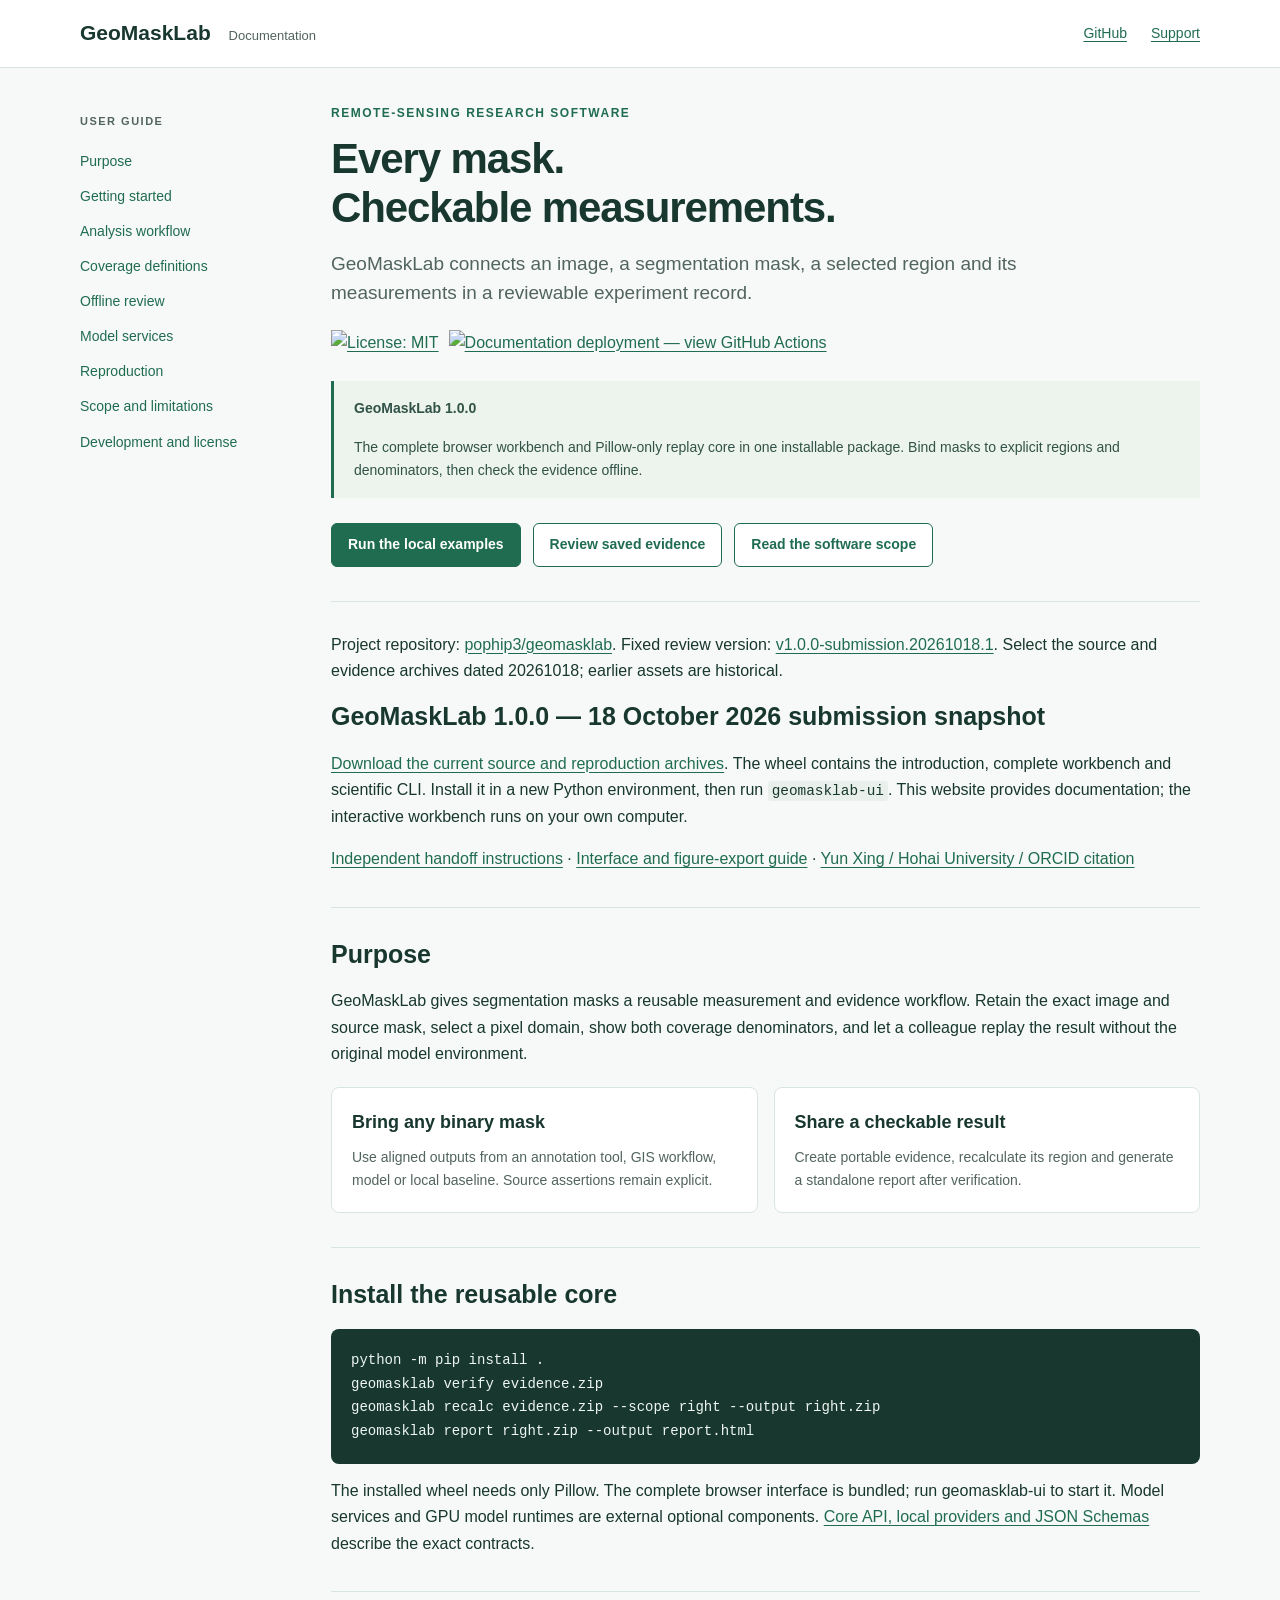
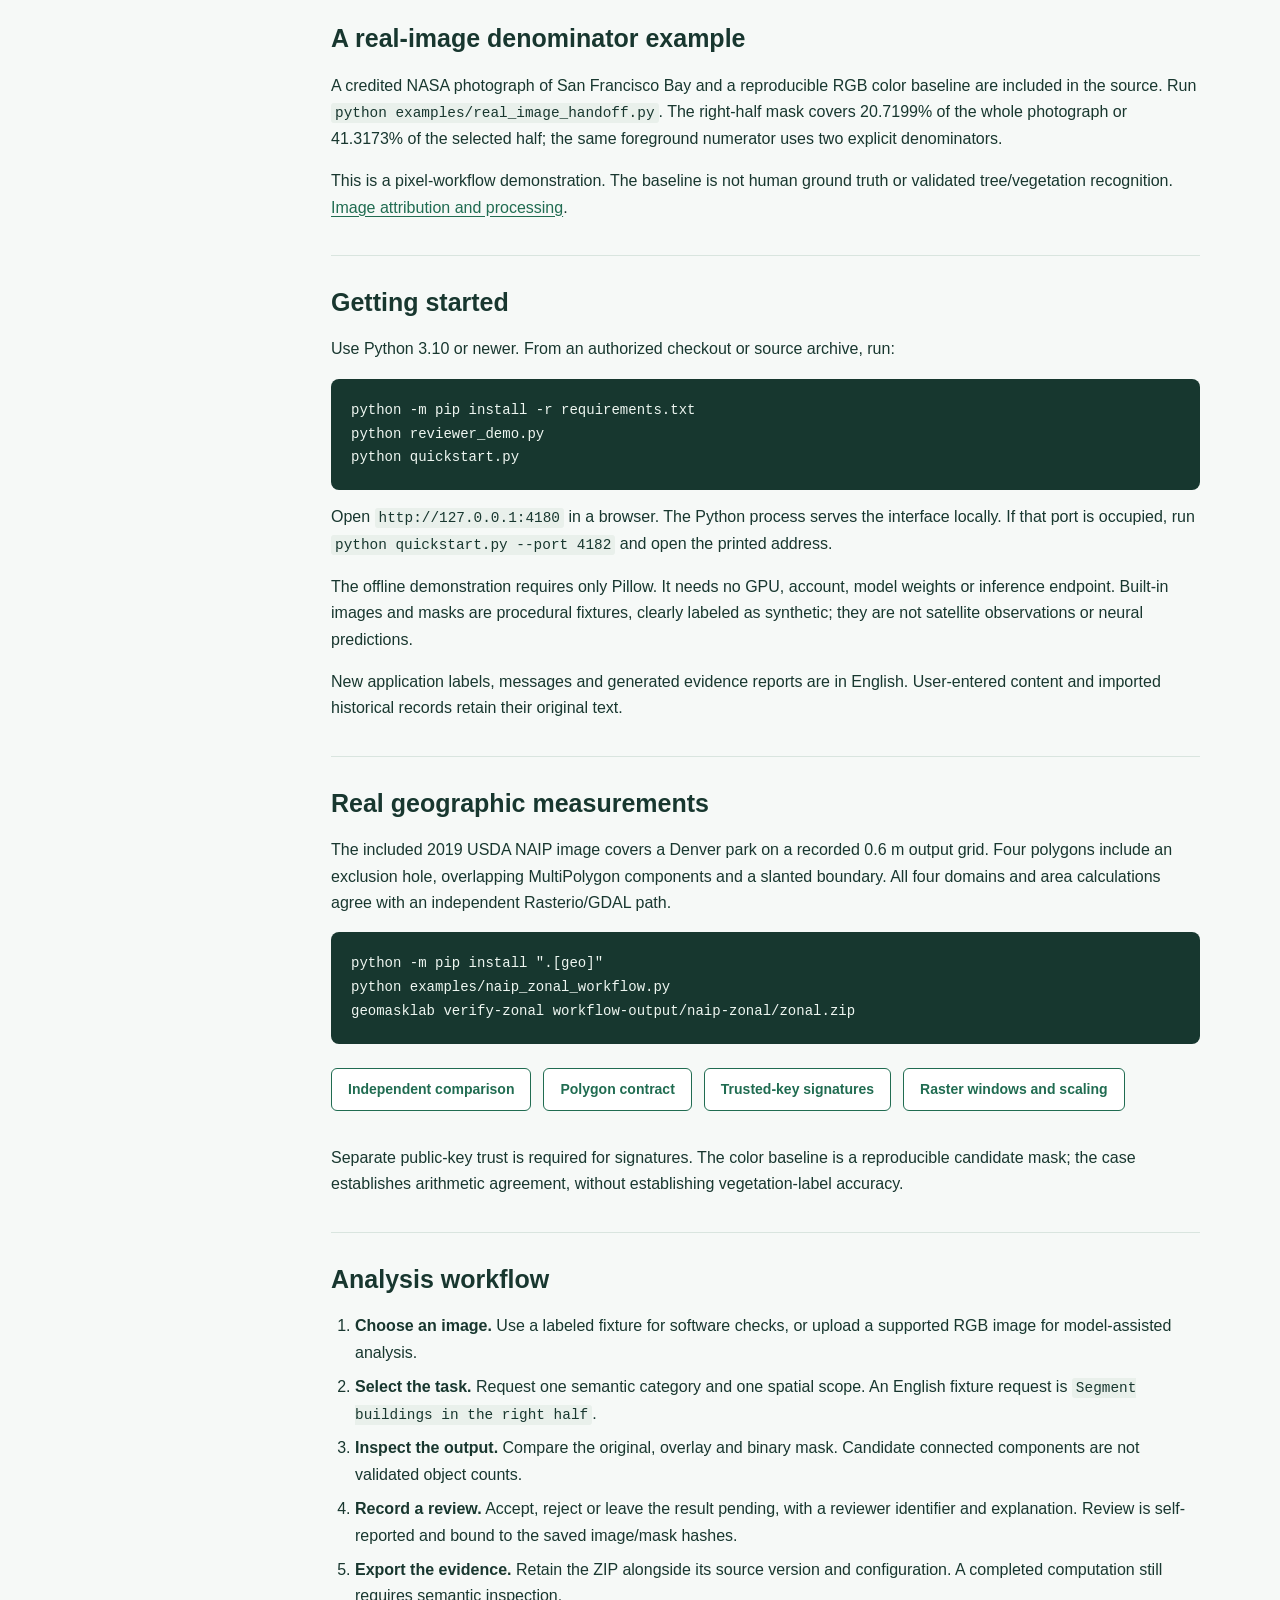
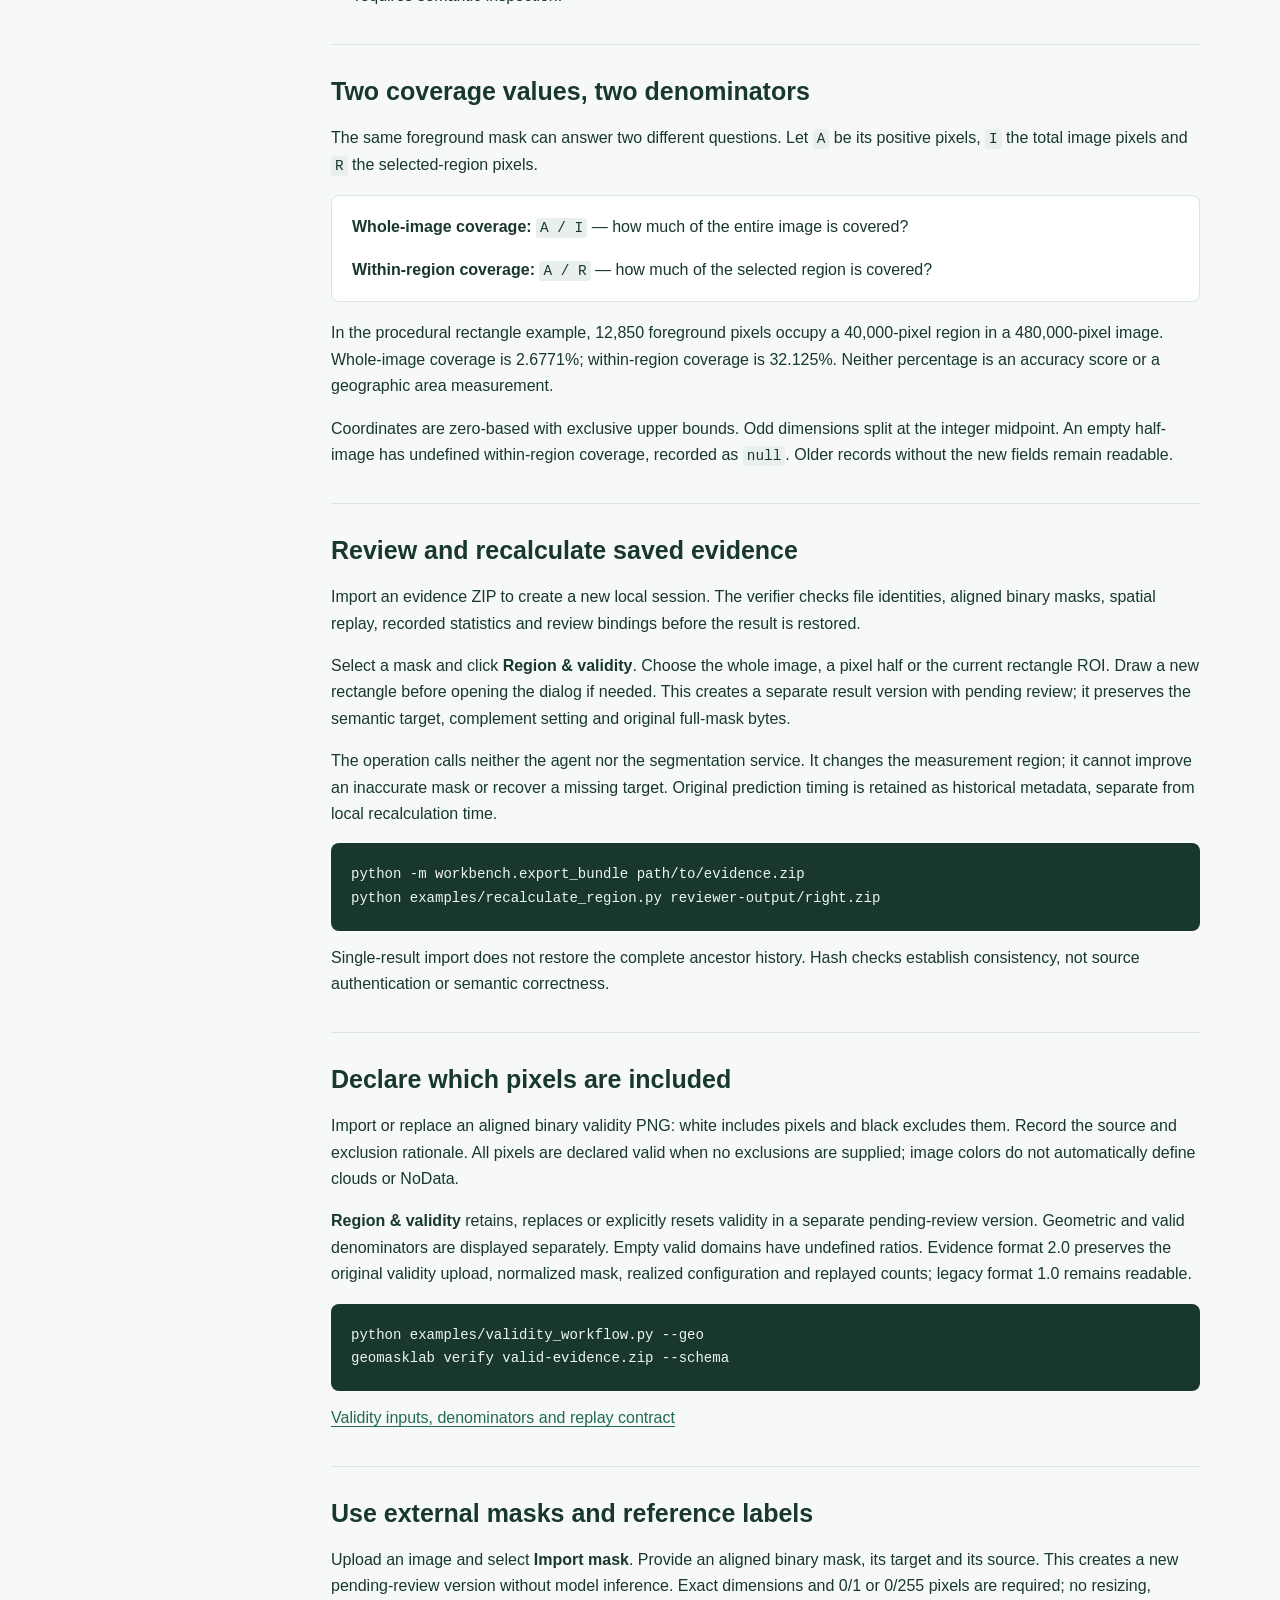
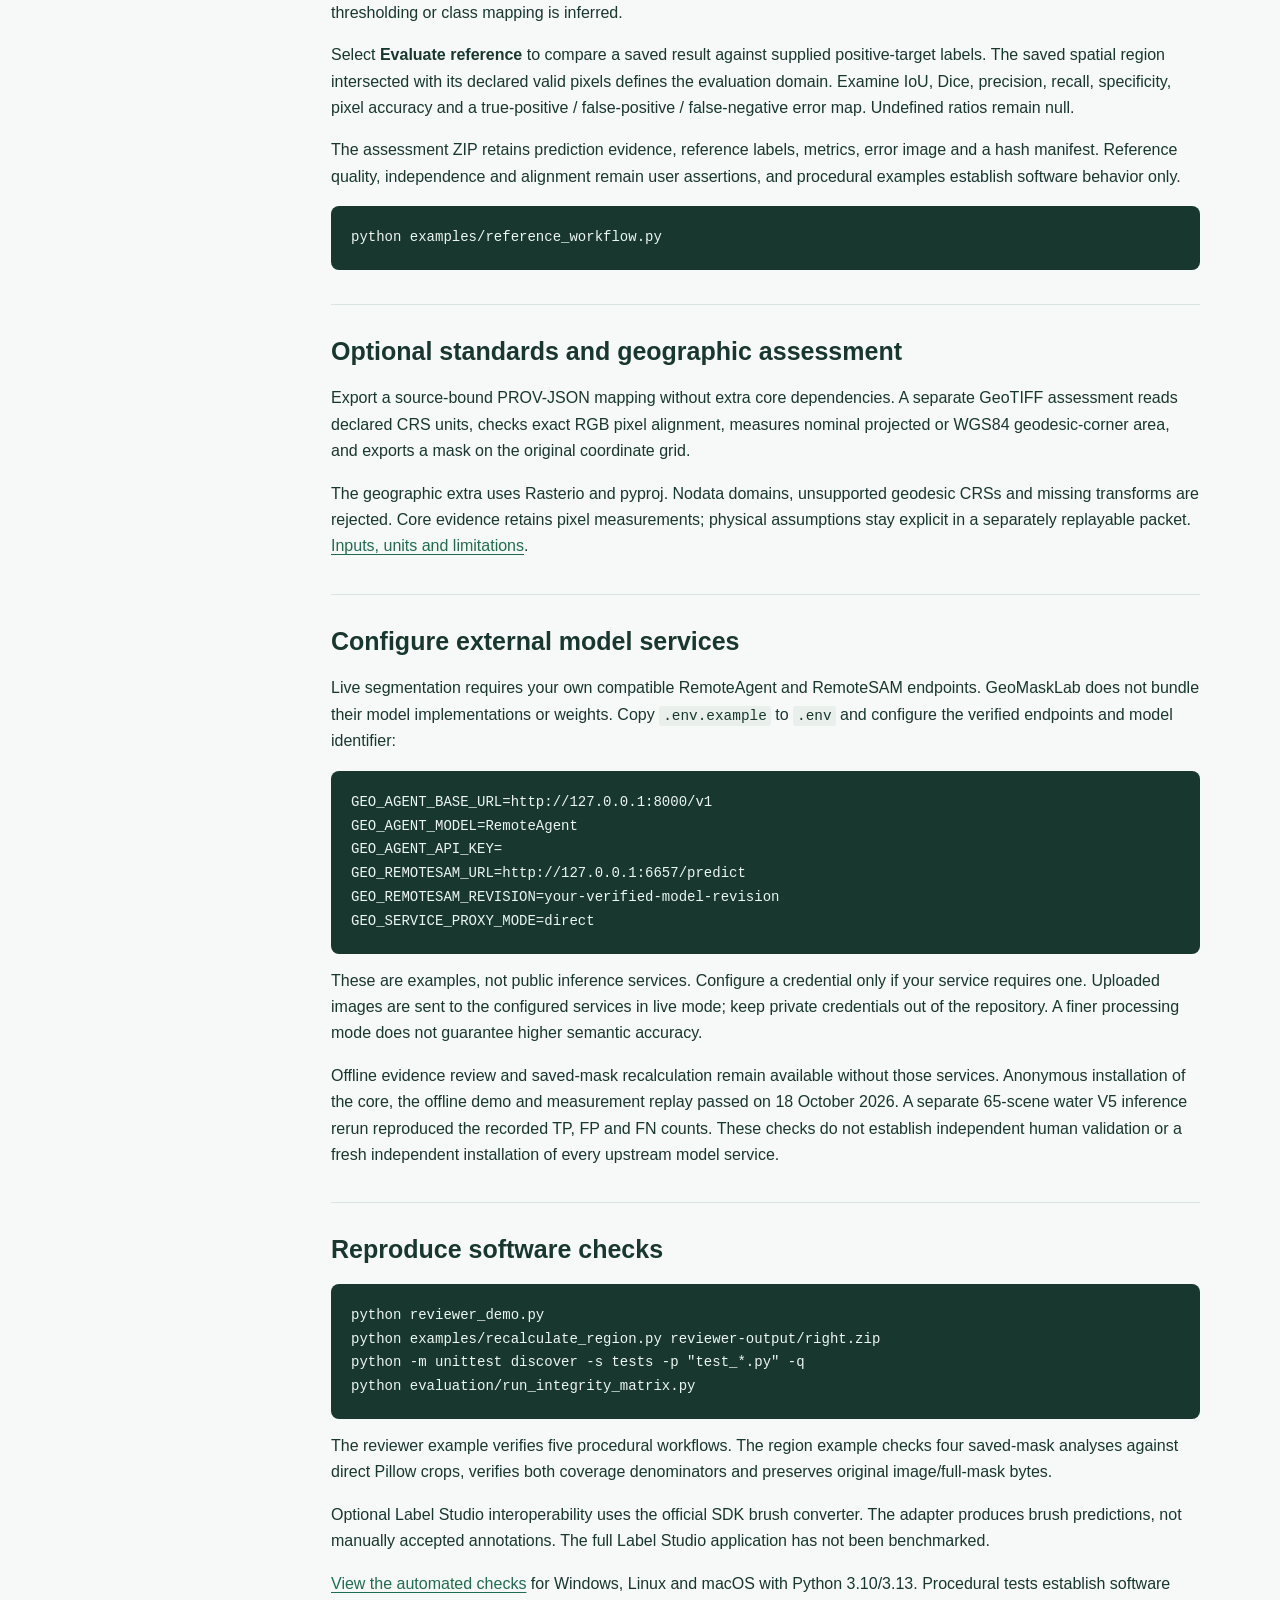
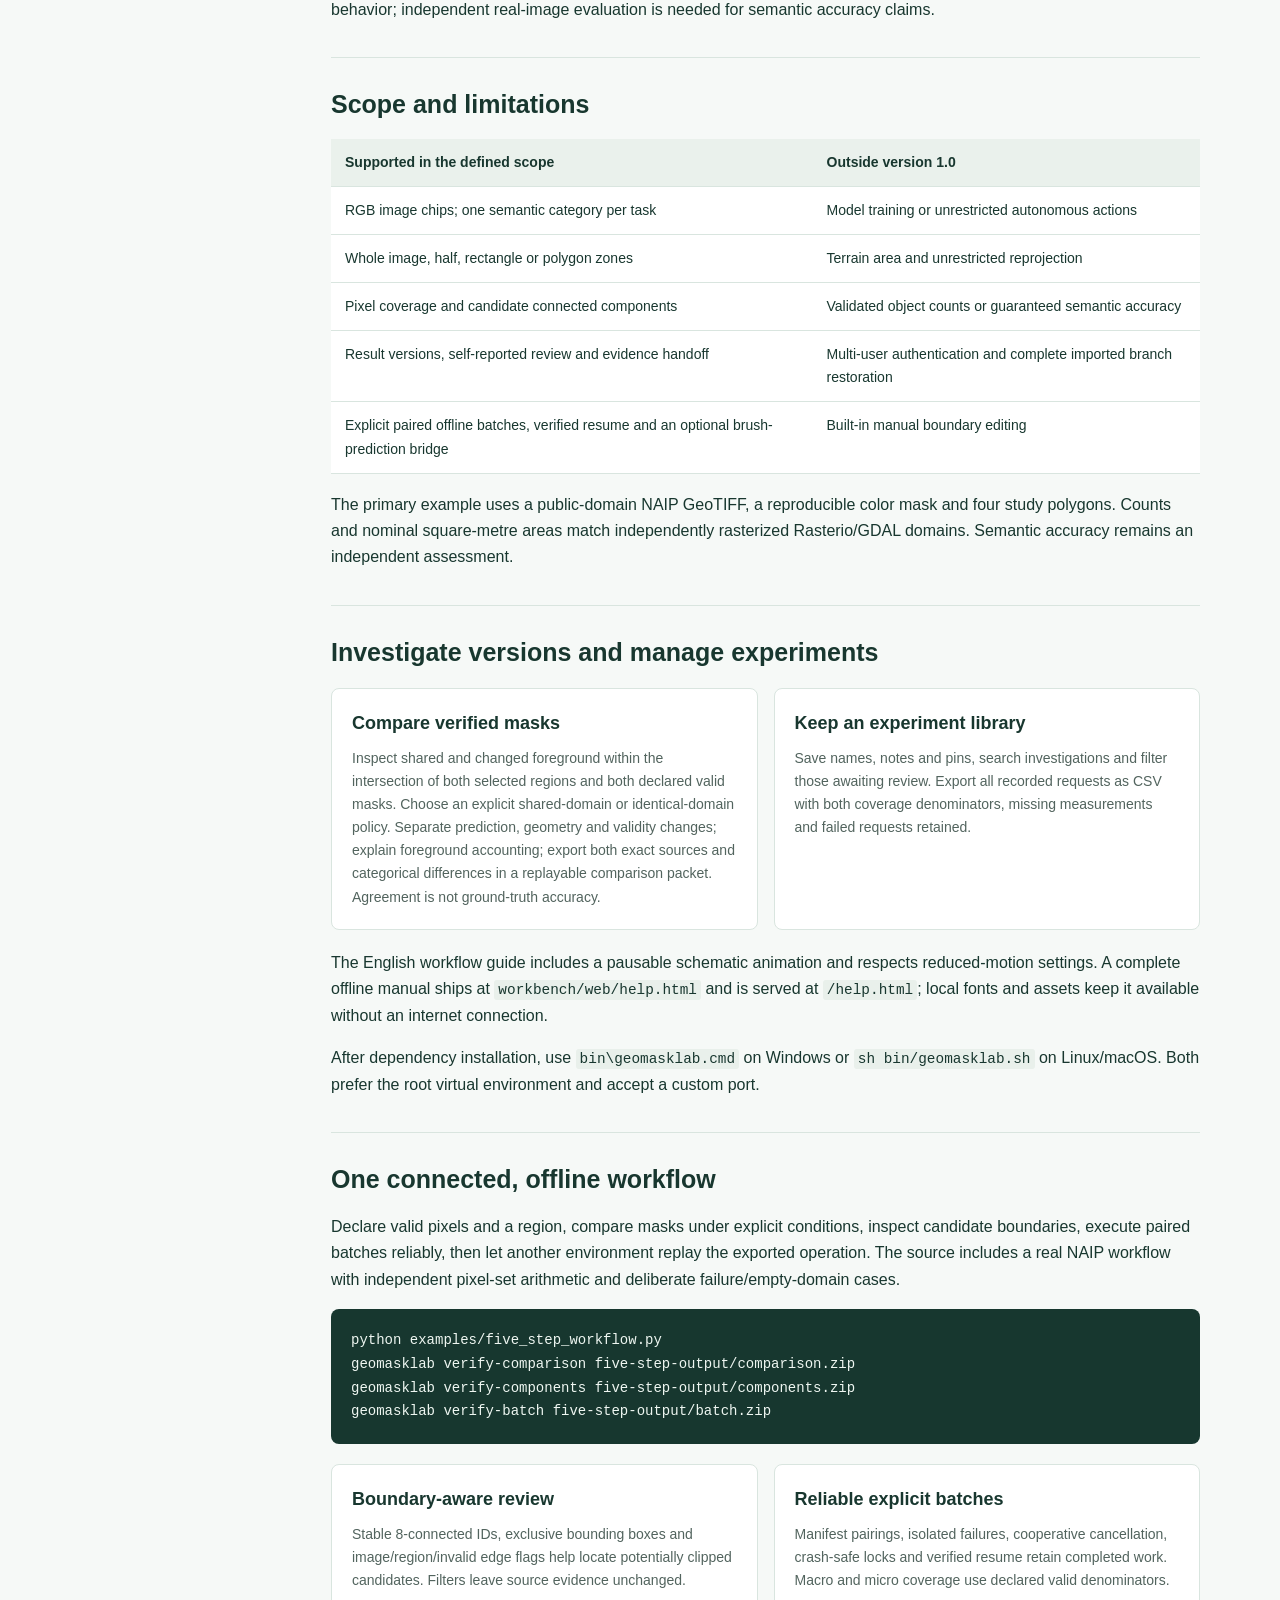
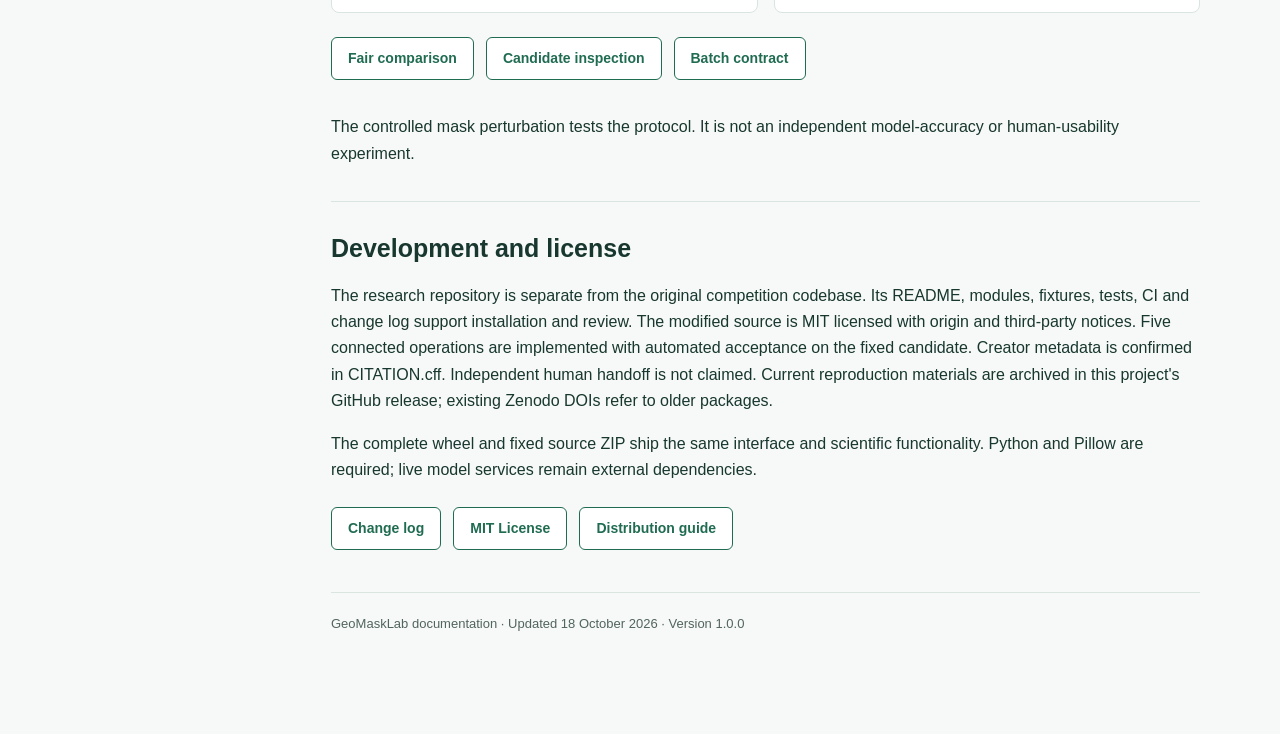
==== commit cb164852: "Clarify historical upstream provenance and final review archive" ====
--- a/docs/site/index.html
+++ b/docs/site/index.html
@@ -21,24 +21,24 @@
   <p class="eyebrow">REMOTE-SENSING RESEARCH SOFTWARE</p>
   <h1>Every mask.<br>Checkable measurements.</h1>
   <p class="lead">GeoMaskLab connects an image, a segmentation mask, a selected region and its measurements in a reviewable experiment record.</p>
-  <div class="badges"><a href="https://github.com/pophip3/geomasklab/blob/v1.0.0-submission.20261018/LICENSE"><img src="https://img.shields.io/badge/license-MIT-blue" alt="License: MIT"></a><a href="https://github.com/pophip3/geomasklab/actions/workflows/documentation.yml"><img src="https://github.com/pophip3/geomasklab/actions/workflows/documentation.yml/badge.svg" alt="Documentation deployment — view GitHub Actions"></a></div>
+  <div class="badges"><a href="https://github.com/pophip3/geomasklab/blob/v1.0.0-submission.20261018.1/LICENSE"><img src="https://img.shields.io/badge/license-MIT-blue" alt="License: MIT"></a><a href="https://github.com/pophip3/geomasklab/actions/workflows/documentation.yml"><img src="https://github.com/pophip3/geomasklab/actions/workflows/documentation.yml/badge.svg" alt="Documentation deployment — view GitHub Actions"></a></div>
   <div class="notice"><p><strong>GeoMaskLab 1.0.0</strong></p><p>The complete browser workbench and Pillow-only replay core in one installable package. Bind masks to explicit regions and denominators, then check the evidence offline.</p></div>
-  <div class="actions"><a class="button primary" href="#start">Run the local examples</a><a class="button" href="#offline">Review saved evidence</a><a class="button" href="https://github.com/pophip3/geomasklab/blob/v1.0.0-submission.20261018/docs/software_scope.md">Read the software scope</a></div>
+  <div class="actions"><a class="button primary" href="#start">Run the local examples</a><a class="button" href="#offline">Review saved evidence</a><a class="button" href="https://github.com/pophip3/geomasklab/blob/v1.0.0-submission.20261018.1/docs/software_scope.md">Read the software scope</a></div>
 
-  <section id="release"><p>Project repository: <a href="https://github.com/pophip3/geomasklab">pophip3/geomasklab</a>. Fixed review version: <a href="https://github.com/pophip3/geomasklab/tree/v1.0.0-submission.20261018">v1.0.0-submission.20261018</a>. Select the source and evidence archives dated 20261018; earlier assets are historical.</p><h2>GeoMaskLab 1.0.0 — 18 October 2026 submission snapshot</h2><p><a href="https://github.com/pophip3/geomasklab/releases/tag/v1.0.0-repro.20261016">Download the current source and reproduction archives</a>. The wheel contains the introduction, complete workbench and scientific CLI. Install it in a new Python environment, then run <code>geomasklab-ui</code>. This website provides documentation; the interactive workbench runs on your own computer.</p><p><a href="https://github.com/pophip3/geomasklab/blob/v1.0.0-submission.20261018/docs/independent_handoff.md">Independent handoff instructions</a> · <a href="https://github.com/pophip3/geomasklab/blob/v1.0.0-submission.20261018/docs/presentation_workbench.md">Interface and figure-export guide</a> · <a href="https://github.com/pophip3/geomasklab/blob/v1.0.0-submission.20261018/CITATION.cff">Yun Xing / Hohai University / ORCID citation</a></p></section><section id="purpose"><h2>Purpose</h2><p>GeoMaskLab gives segmentation masks a reusable measurement and evidence workflow. Retain the exact image and source mask, select a pixel domain, show both coverage denominators, and let a colleague replay the result without the original model environment.</p><div class="cards"><article class="card"><h3>Bring any binary mask</h3><p>Use aligned outputs from an annotation tool, GIS workflow, model or local baseline. Source assertions remain explicit.</p></article><article class="card"><h3>Share a checkable result</h3><p>Create portable evidence, recalculate its region and generate a standalone report after verification.</p></article></div></section>
+  <section id="release"><p>Project repository: <a href="https://github.com/pophip3/geomasklab">pophip3/geomasklab</a>. Fixed review version: <a href="https://github.com/pophip3/geomasklab/tree/v1.0.0-submission.20261018.1">v1.0.0-submission.20261018.1</a>. Select the source and evidence archives dated 20261018; earlier assets are historical.</p><h2>GeoMaskLab 1.0.0 — 18 October 2026 submission snapshot</h2><p><a href="https://github.com/pophip3/geomasklab/releases/tag/v1.0.0-repro.20261016">Download the current source and reproduction archives</a>. The wheel contains the introduction, complete workbench and scientific CLI. Install it in a new Python environment, then run <code>geomasklab-ui</code>. This website provides documentation; the interactive workbench runs on your own computer.</p><p><a href="https://github.com/pophip3/geomasklab/blob/v1.0.0-submission.20261018.1/docs/independent_handoff.md">Independent handoff instructions</a> · <a href="https://github.com/pophip3/geomasklab/blob/v1.0.0-submission.20261018.1/docs/presentation_workbench.md">Interface and figure-export guide</a> · <a href="https://github.com/pophip3/geomasklab/blob/v1.0.0-submission.20261018.1/CITATION.cff">Yun Xing / Hohai University / ORCID citation</a></p></section><section id="purpose"><h2>Purpose</h2><p>GeoMaskLab gives segmentation masks a reusable measurement and evidence workflow. Retain the exact image and source mask, select a pixel domain, show both coverage denominators, and let a colleague replay the result without the original model environment.</p><div class="cards"><article class="card"><h3>Bring any binary mask</h3><p>Use aligned outputs from an annotation tool, GIS workflow, model or local baseline. Source assertions remain explicit.</p></article><article class="card"><h3>Share a checkable result</h3><p>Create portable evidence, recalculate its region and generate a standalone report after verification.</p></article></div></section>
 
   <section id="core"><h2>Install the reusable core</h2><pre><code>python -m pip install .
 geomasklab verify evidence.zip
 geomasklab recalc evidence.zip --scope right --output right.zip
-geomasklab report right.zip --output report.html</code></pre><p>The installed wheel needs only Pillow. The complete browser interface is bundled; run geomasklab-ui to start it. Model services and GPU model runtimes are external optional components. <a href="https://github.com/pophip3/geomasklab/blob/v1.0.0-submission.20261018/docs/core_package.md">Core API, local providers and JSON Schemas</a> describe the exact contracts.</p></section>
-<section id="real"><h2>A real-image denominator example</h2><p>A credited NASA photograph of San Francisco Bay and a reproducible RGB color baseline are included in the source. Run <code>python examples/real_image_handoff.py</code>. The right-half mask covers 20.7199% of the whole photograph or 41.3173% of the selected half; the same foreground numerator uses two explicit denominators.</p><p>This is a pixel-workflow demonstration. The baseline is not human ground truth or validated tree/vegetation recognition. <a href="https://github.com/pophip3/geomasklab/tree/v1.0.0-submission.20261018/examples/data/san-francisco-bay">Image attribution and processing</a>.</p></section>
+geomasklab report right.zip --output report.html</code></pre><p>The installed wheel needs only Pillow. The complete browser interface is bundled; run geomasklab-ui to start it. Model services and GPU model runtimes are external optional components. <a href="https://github.com/pophip3/geomasklab/blob/v1.0.0-submission.20261018.1/docs/core_package.md">Core API, local providers and JSON Schemas</a> describe the exact contracts.</p></section>
+<section id="real"><h2>A real-image denominator example</h2><p>A credited NASA photograph of San Francisco Bay and a reproducible RGB color baseline are included in the source. Run <code>python examples/real_image_handoff.py</code>. The right-half mask covers 20.7199% of the whole photograph or 41.3173% of the selected half; the same foreground numerator uses two explicit denominators.</p><p>This is a pixel-workflow demonstration. The baseline is not human ground truth or validated tree/vegetation recognition. <a href="https://github.com/pophip3/geomasklab/tree/v1.0.0-submission.20261018.1/examples/data/san-francisco-bay">Image attribution and processing</a>.</p></section>
 <section id="start"><h2>Getting started</h2><p>Use Python 3.10 or newer. From an authorized checkout or source archive, run:</p><pre><code>python -m pip install -r requirements.txt
 python reviewer_demo.py
 python quickstart.py</code></pre><p>Open <code>http://127.0.0.1:4180</code> in a browser. The Python process serves the interface locally. If that port is occupied, run <code>python quickstart.py --port 4182</code> and open the printed address.</p><p>The offline demonstration requires only Pillow. It needs no GPU, account, model weights or inference endpoint. Built-in images and masks are procedural fixtures, clearly labeled as synthetic; they are not satellite observations or neural predictions.</p><p>New application labels, messages and generated evidence reports are in English. User-entered content and imported historical records retain their original text.</p></section>
 
   <section id="geographic"><h2>Real geographic measurements</h2><p>The included 2019 USDA NAIP image covers a Denver park on a recorded 0.6 m output grid. Four polygons include an exclusion hole, overlapping MultiPolygon components and a slanted boundary. All four domains and area calculations agree with an independent Rasterio/GDAL path.</p><pre><code>python -m pip install &quot;.[geo]&quot;
 python examples/naip_zonal_workflow.py
-geomasklab verify-zonal workflow-output/naip-zonal/zonal.zip</code></pre><div class="actions"><a class="button" href="https://github.com/pophip3/geomasklab/blob/v1.0.0-submission.20261018/evaluation/geospatial/README.md">Independent comparison</a><a class="button" href="https://github.com/pophip3/geomasklab/blob/v1.0.0-submission.20261018/docs/zonal_statistics.md">Polygon contract</a><a class="button" href="https://github.com/pophip3/geomasklab/blob/v1.0.0-submission.20261018/docs/signatures.md">Trusted-key signatures</a><a class="button" href="https://github.com/pophip3/geomasklab/blob/v1.0.0-submission.20261018/docs/raster_inputs.md">Raster windows and scaling</a></div><p>Separate public-key trust is required for signatures. The color baseline is a reproducible candidate mask; the case establishes arithmetic agreement, without establishing vegetation-label accuracy.</p></section>
+geomasklab verify-zonal workflow-output/naip-zonal/zonal.zip</code></pre><div class="actions"><a class="button" href="https://github.com/pophip3/geomasklab/blob/v1.0.0-submission.20261018.1/evaluation/geospatial/README.md">Independent comparison</a><a class="button" href="https://github.com/pophip3/geomasklab/blob/v1.0.0-submission.20261018.1/docs/zonal_statistics.md">Polygon contract</a><a class="button" href="https://github.com/pophip3/geomasklab/blob/v1.0.0-submission.20261018.1/docs/signatures.md">Trusted-key signatures</a><a class="button" href="https://github.com/pophip3/geomasklab/blob/v1.0.0-submission.20261018.1/docs/raster_inputs.md">Raster windows and scaling</a></div><p>Separate public-key trust is required for signatures. The color baseline is a reproducible candidate mask; the case establishes arithmetic agreement, without establishing vegetation-label accuracy.</p></section>
   <section id="workflow"><h2>Analysis workflow</h2><ol><li><strong>Choose an image.</strong> Use a labeled fixture for software checks, or upload a supported RGB image for model-assisted analysis.</li><li><strong>Select the task.</strong> Request one semantic category and one spatial scope. An English fixture request is <code>Segment buildings in the right half</code>.</li><li><strong>Inspect the output.</strong> Compare the original, overlay and binary mask. Candidate connected components are not validated object counts.</li><li><strong>Record a review.</strong> Accept, reject or leave the result pending, with a reviewer identifier and explanation. Review is self-reported and bound to the saved image/mask hashes.</li><li><strong>Export the evidence.</strong> Retain the ZIP alongside its source version and configuration. A completed computation still requires semantic inspection.</li></ol></section>
 
   <section id="coverage"><h2>Two coverage values, two denominators</h2><p>The same foreground mask can answer two different questions. Let <code>A</code> be its positive pixels, <code>I</code> the total image pixels and <code>R</code> the selected-region pixels.</p><div class="formula"><p><strong>Whole-image coverage:</strong> <code>A / I</code> — how much of the entire image is covered?</p><p style="margin-bottom:0"><strong>Within-region coverage:</strong> <code>A / R</code> — how much of the selected region is covered?</p></div><p style="margin-top:18px">In the procedural rectangle example, 12,850 foreground pixels occupy a 40,000-pixel region in a 480,000-pixel image. Whole-image coverage is 2.6771%; within-region coverage is 32.125%. Neither percentage is an accuracy score or a geographic area measurement.</p><p>Coordinates are zero-based with exclusive upper bounds. Odd dimensions split at the integer midpoint. An empty half-image has undefined within-region coverage, recorded as <code>null</code>. Older records without the new fields remain readable.</p></section>
@@ -47,10 +47,10 @@
 python examples/recalculate_region.py reviewer-output/right.zip</code></pre><p>Single-result import does not restore the complete ancestor history. Hash checks establish consistency, not source authentication or semantic correctness.</p></section>
 
   <section id="validity"><h2>Declare which pixels are included</h2><p>Import or replace an aligned binary validity PNG: white includes pixels and black excludes them. Record the source and exclusion rationale. All pixels are declared valid when no exclusions are supplied; image colors do not automatically define clouds or NoData.</p><p><strong>Region &amp; validity</strong> retains, replaces or explicitly resets validity in a separate pending-review version. Geometric and valid denominators are displayed separately. Empty valid domains have undefined ratios. Evidence format 2.0 preserves the original validity upload, normalized mask, realized configuration and replayed counts; legacy format 1.0 remains readable.</p><pre><code>python examples/validity_workflow.py --geo
-geomasklab verify valid-evidence.zip --schema</code></pre><p><a href="https://github.com/pophip3/geomasklab/blob/v1.0.0-submission.20261018/docs/core_package.md">Validity inputs, denominators and replay contract</a></p></section>
+geomasklab verify valid-evidence.zip --schema</code></pre><p><a href="https://github.com/pophip3/geomasklab/blob/v1.0.0-submission.20261018.1/docs/core_package.md">Validity inputs, denominators and replay contract</a></p></section>
 <section id="reference"><h2>Use external masks and reference labels</h2><p>Upload an image and select <strong>Import mask</strong>. Provide an aligned binary mask, its target and its source. This creates a new pending-review version without model inference. Exact dimensions and 0/1 or 0/255 pixels are required; no resizing, thresholding or class mapping is inferred.</p><p>Select <strong>Evaluate reference</strong> to compare a saved result against supplied positive-target labels. The saved spatial region intersected with its declared valid pixels defines the evaluation domain. Examine IoU, Dice, precision, recall, specificity, pixel accuracy and a true-positive / false-positive / false-negative error map. Undefined ratios remain null.</p><p>The assessment ZIP retains prediction evidence, reference labels, metrics, error image and a hash manifest. Reference quality, independence and alignment remain user assertions, and procedural examples establish software behavior only.</p><pre><code>python examples/reference_workflow.py</code></pre></section>
 
-  <section id="extensions"><h2>Optional standards and geographic assessment</h2><p>Export a source-bound PROV-JSON mapping without extra core dependencies. A separate GeoTIFF assessment reads declared CRS units, checks exact RGB pixel alignment, measures nominal projected or WGS84 geodesic-corner area, and exports a mask on the original coordinate grid.</p><p>The geographic extra uses Rasterio and pyproj. Nodata domains, unsupported geodesic CRSs and missing transforms are rejected. Core evidence retains pixel measurements; physical assumptions stay explicit in a separately replayable packet. <a href="https://github.com/pophip3/geomasklab/blob/v1.0.0-submission.20261018/docs/geospatial_assessment.md">Inputs, units and limitations</a>.</p></section>
+  <section id="extensions"><h2>Optional standards and geographic assessment</h2><p>Export a source-bound PROV-JSON mapping without extra core dependencies. A separate GeoTIFF assessment reads declared CRS units, checks exact RGB pixel alignment, measures nominal projected or WGS84 geodesic-corner area, and exports a mask on the original coordinate grid.</p><p>The geographic extra uses Rasterio and pyproj. Nodata domains, unsupported geodesic CRSs and missing transforms are rejected. Core evidence retains pixel measurements; physical assumptions stay explicit in a separately replayable packet. <a href="https://github.com/pophip3/geomasklab/blob/v1.0.0-submission.20261018.1/docs/geospatial_assessment.md">Inputs, units and limitations</a>.</p></section>
 <section id="models"><h2>Configure external model services</h2><p>Live segmentation requires your own compatible RemoteAgent and RemoteSAM endpoints. GeoMaskLab does not bundle their model implementations or weights. Copy <code>.env.example</code> to <code>.env</code> and configure the verified endpoints and model identifier:</p><pre><code>GEO_AGENT_BASE_URL=http://127.0.0.1:8000/v1
 GEO_AGENT_MODEL=RemoteAgent
 GEO_AGENT_API_KEY=
@@ -69,7 +69,7 @@
   <section id="five-steps"><h2>One connected, offline workflow</h2><p>Declare valid pixels and a region, compare masks under explicit conditions, inspect candidate boundaries, execute paired batches reliably, then let another environment replay the exported operation. The source includes a real NAIP workflow with independent pixel-set arithmetic and deliberate failure/empty-domain cases.</p><pre><code>python examples/five_step_workflow.py
 geomasklab verify-comparison five-step-output/comparison.zip
 geomasklab verify-components five-step-output/components.zip
-geomasklab verify-batch five-step-output/batch.zip</code></pre><div class="cards"><article class="card"><h3>Boundary-aware review</h3><p>Stable 8-connected IDs, exclusive bounding boxes and image/region/invalid edge flags help locate potentially clipped candidates. Filters leave source evidence unchanged.</p></article><article class="card"><h3>Reliable explicit batches</h3><p>Manifest pairings, isolated failures, cooperative cancellation, crash-safe locks and verified resume retain completed work. Macro and micro coverage use declared valid denominators.</p></article></div><div class="actions"><a class="button" href="https://github.com/pophip3/geomasklab/blob/v1.0.0-submission.20261018/docs/fair_comparison.md">Fair comparison</a><a class="button" href="https://github.com/pophip3/geomasklab/blob/v1.0.0-submission.20261018/docs/component_inspection.md">Candidate inspection</a><a class="button" href="https://github.com/pophip3/geomasklab/blob/v1.0.0-submission.20261018/docs/manifest_batch.md">Batch contract</a></div><p>The controlled mask perturbation tests the protocol. It is not an independent model-accuracy or human-usability experiment.</p></section><section id="development"><h2>Development and license</h2><p>The research repository is separate from the original competition codebase. Its README, modules, fixtures, tests, CI and change log support installation and review. The modified source is MIT licensed with origin and third-party notices. Five connected operations are implemented with automated acceptance on the fixed candidate. Creator metadata is confirmed in CITATION.cff. Independent human handoff is not claimed. Current reproduction materials are archived in this project's GitHub release; existing Zenodo DOIs refer to older packages.</p><p>The complete wheel and fixed source ZIP ship the same interface and scientific functionality. Python and Pillow are required; live model services remain external dependencies.</p><div class="actions"><a class="button" href="https://github.com/pophip3/geomasklab/blob/v1.0.0-submission.20261018/CHANGELOG.md">Change log</a><a class="button" href="https://github.com/pophip3/geomasklab/blob/v1.0.0-submission.20261018/LICENSE">MIT License</a><a class="button" href="https://github.com/pophip3/geomasklab/blob/v1.0.0-submission.20261018/docs/distribution_layout.md">Distribution guide</a></div></section>
+geomasklab verify-batch five-step-output/batch.zip</code></pre><div class="cards"><article class="card"><h3>Boundary-aware review</h3><p>Stable 8-connected IDs, exclusive bounding boxes and image/region/invalid edge flags help locate potentially clipped candidates. Filters leave source evidence unchanged.</p></article><article class="card"><h3>Reliable explicit batches</h3><p>Manifest pairings, isolated failures, cooperative cancellation, crash-safe locks and verified resume retain completed work. Macro and micro coverage use declared valid denominators.</p></article></div><div class="actions"><a class="button" href="https://github.com/pophip3/geomasklab/blob/v1.0.0-submission.20261018.1/docs/fair_comparison.md">Fair comparison</a><a class="button" href="https://github.com/pophip3/geomasklab/blob/v1.0.0-submission.20261018.1/docs/component_inspection.md">Candidate inspection</a><a class="button" href="https://github.com/pophip3/geomasklab/blob/v1.0.0-submission.20261018.1/docs/manifest_batch.md">Batch contract</a></div><p>The controlled mask perturbation tests the protocol. It is not an independent model-accuracy or human-usability experiment.</p></section><section id="development"><h2>Development and license</h2><p>The research repository is separate from the original competition codebase. Its README, modules, fixtures, tests, CI and change log support installation and review. The modified source is MIT licensed with origin and third-party notices. Five connected operations are implemented with automated acceptance on the fixed candidate. Creator metadata is confirmed in CITATION.cff. Independent human handoff is not claimed. Current reproduction materials are archived in this project's GitHub release; existing Zenodo DOIs refer to older packages.</p><p>The complete wheel and fixed source ZIP ship the same interface and scientific functionality. Python and Pillow are required; live model services remain external dependencies.</p><div class="actions"><a class="button" href="https://github.com/pophip3/geomasklab/blob/v1.0.0-submission.20261018.1/CHANGELOG.md">Change log</a><a class="button" href="https://github.com/pophip3/geomasklab/blob/v1.0.0-submission.20261018.1/LICENSE">MIT License</a><a class="button" href="https://github.com/pophip3/geomasklab/blob/v1.0.0-submission.20261018.1/docs/distribution_layout.md">Distribution guide</a></div></section>
   <footer>GeoMaskLab documentation · Updated 18 October 2026 · Version 1.0.0</footer>
 </main>
 </div>
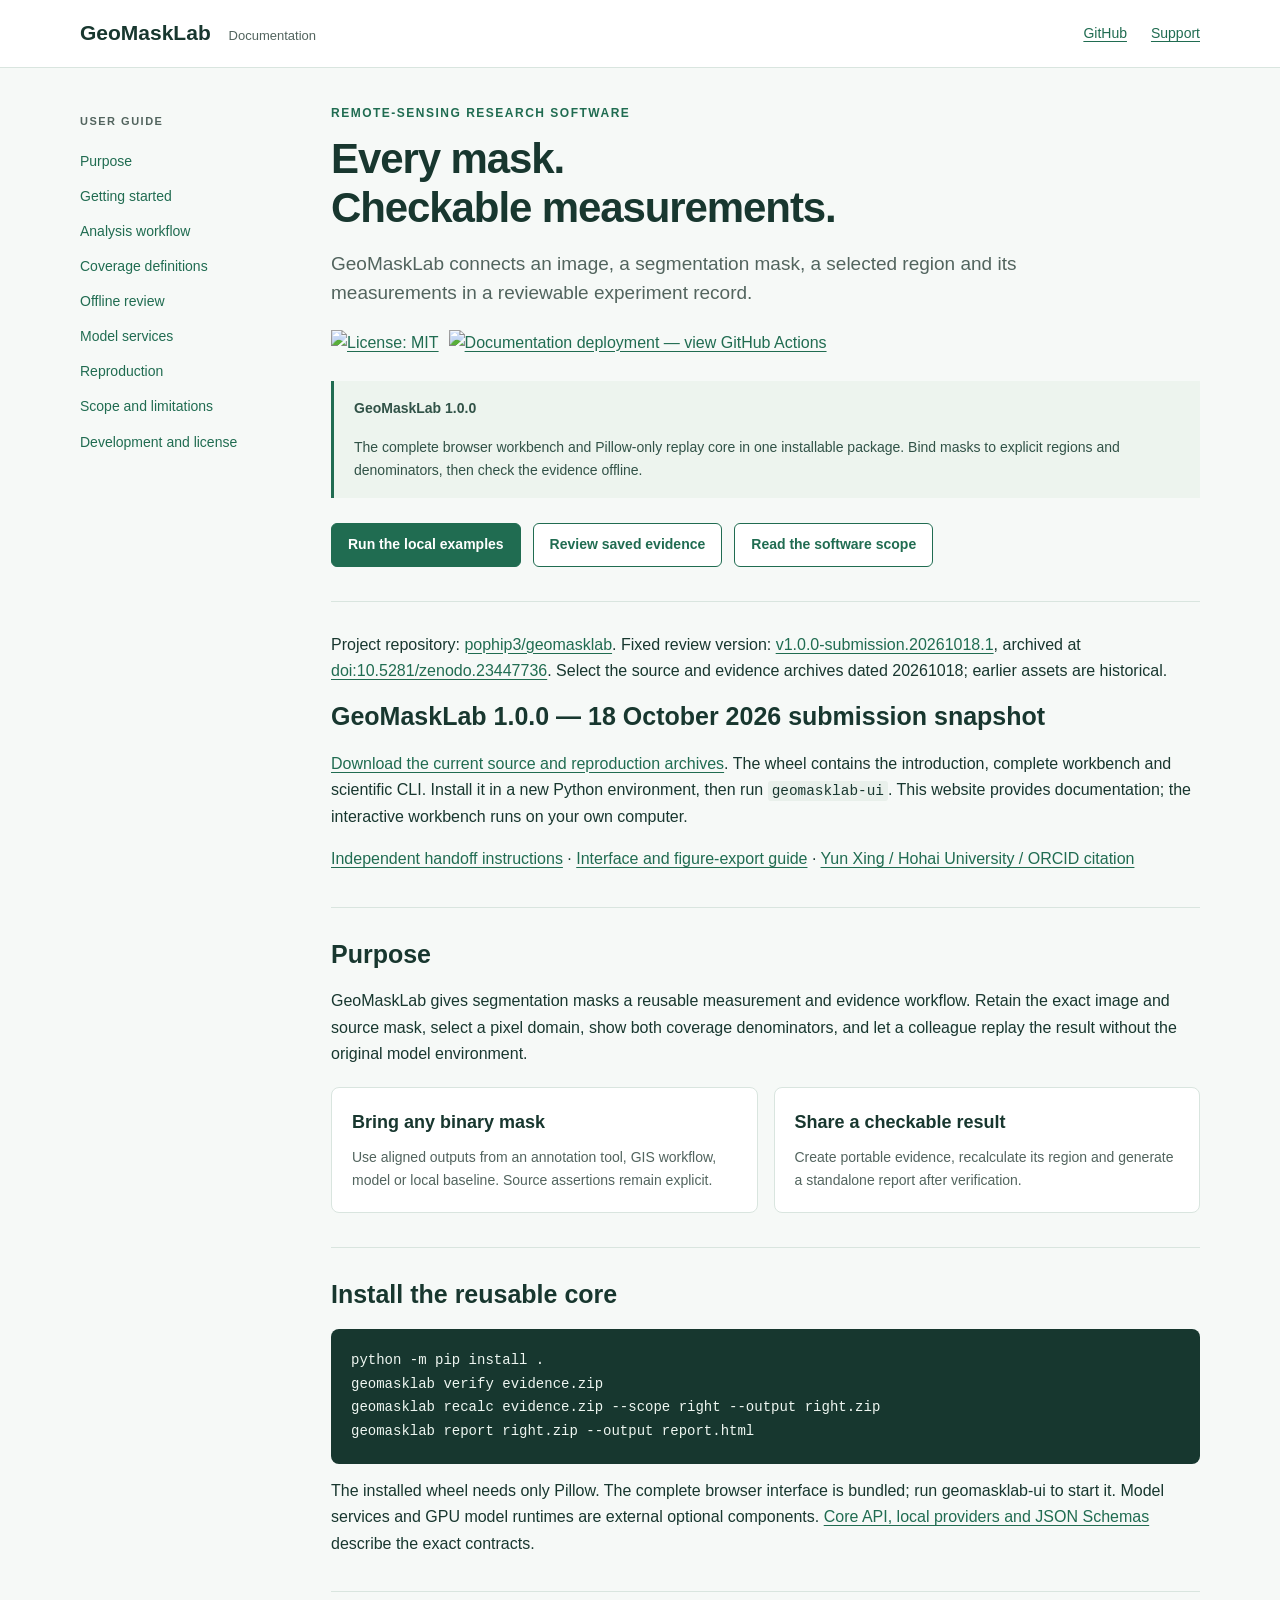
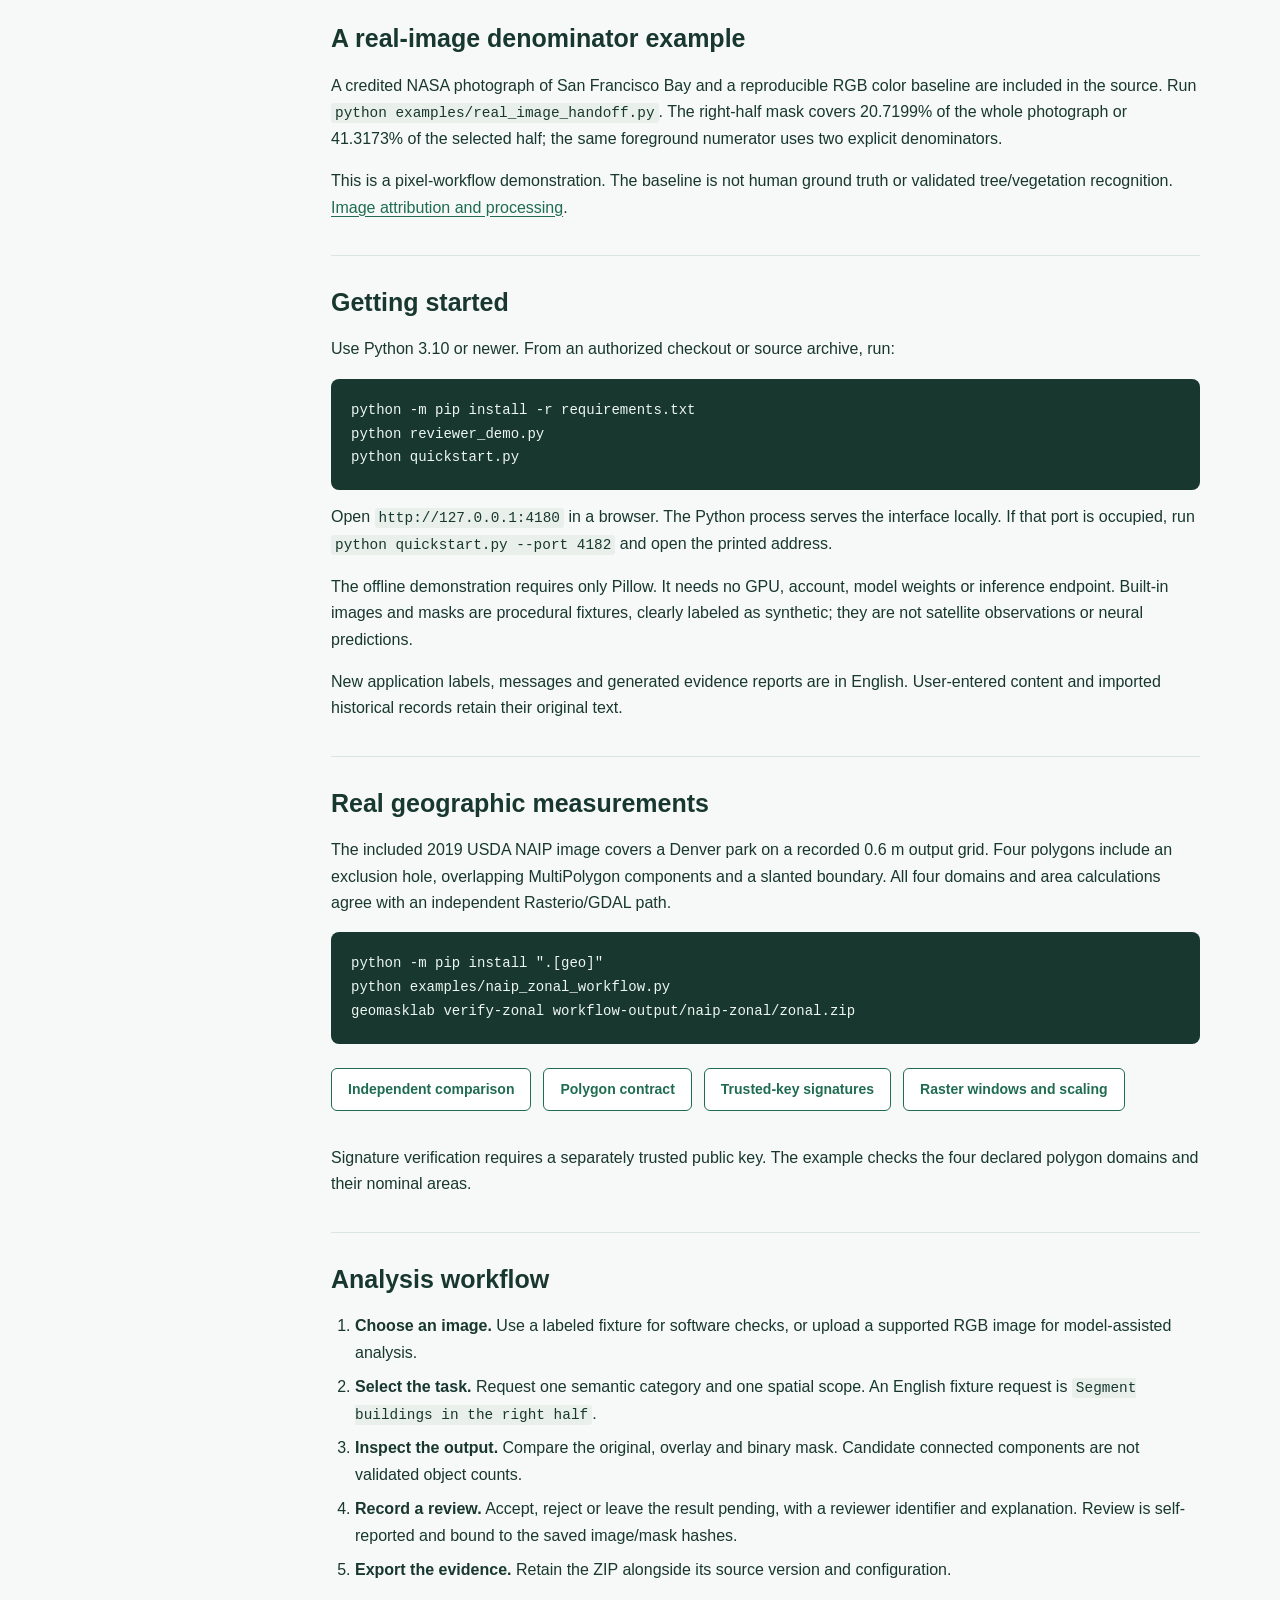
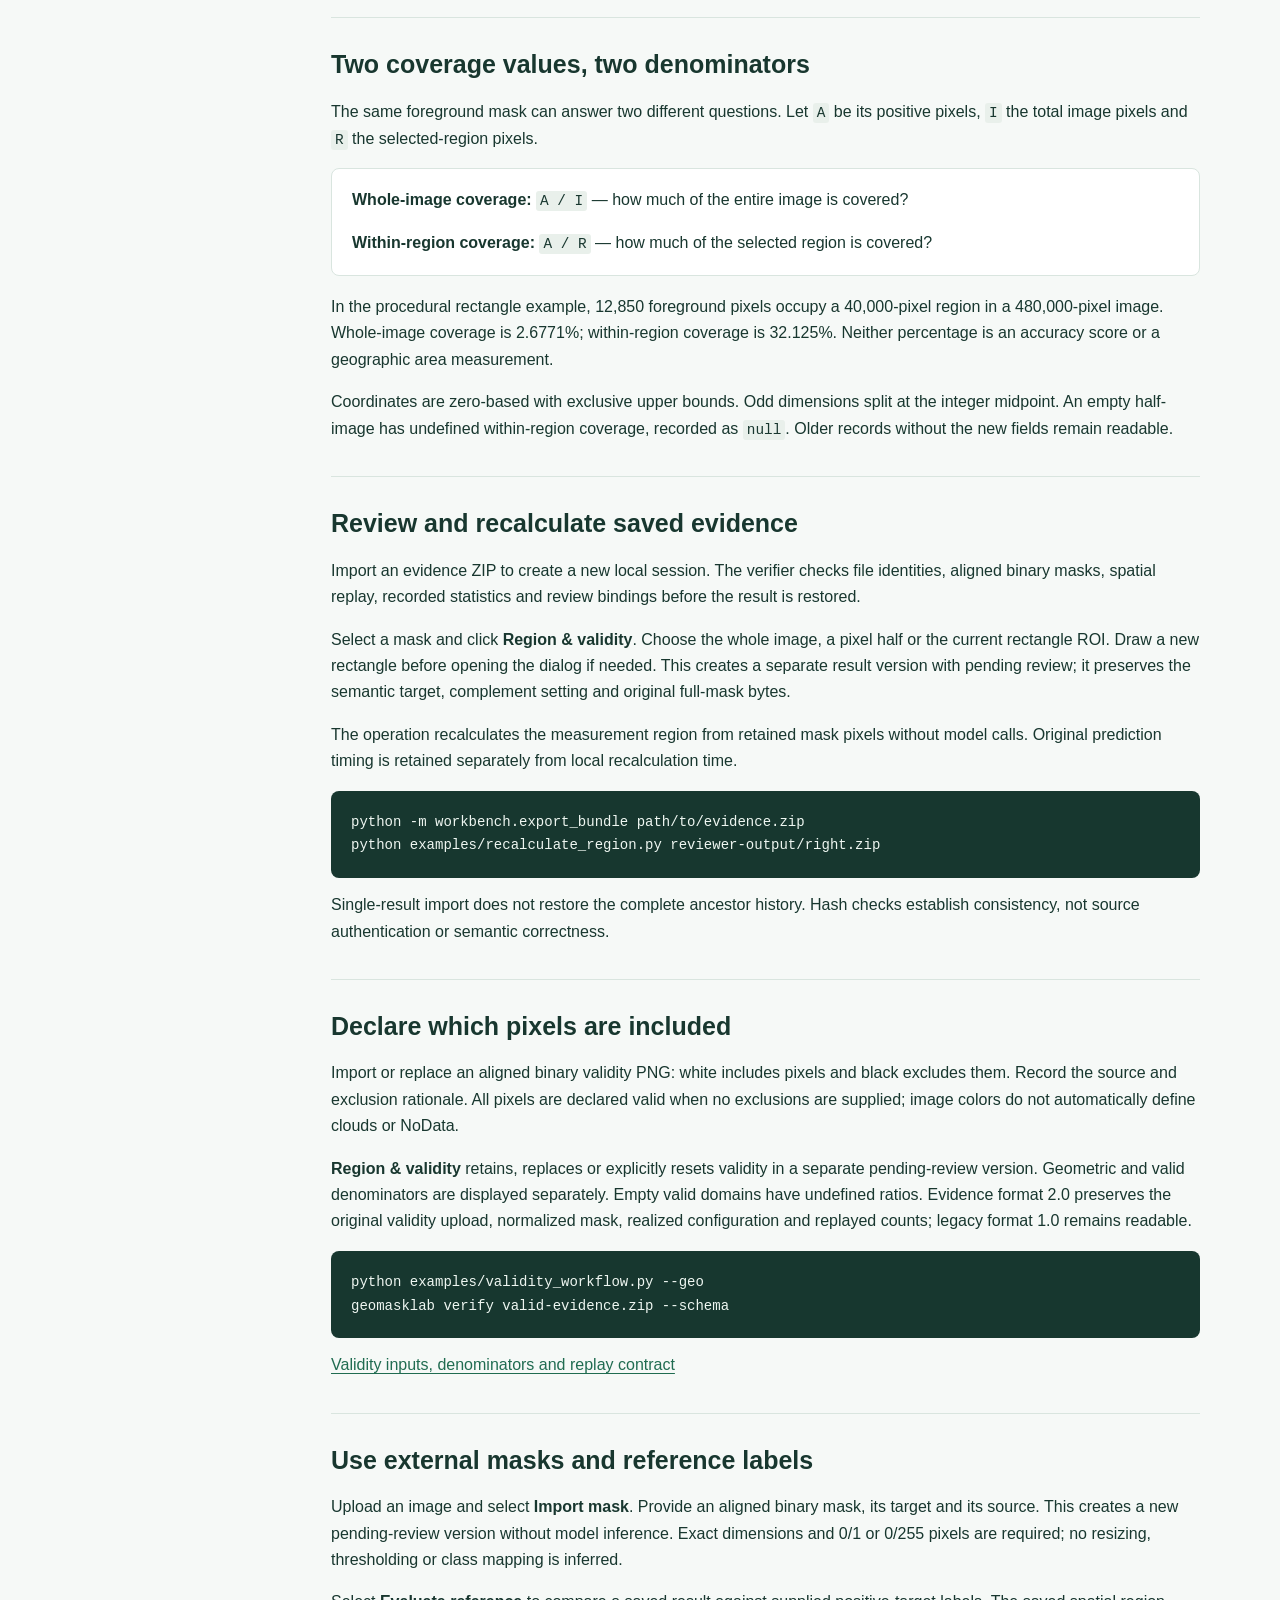
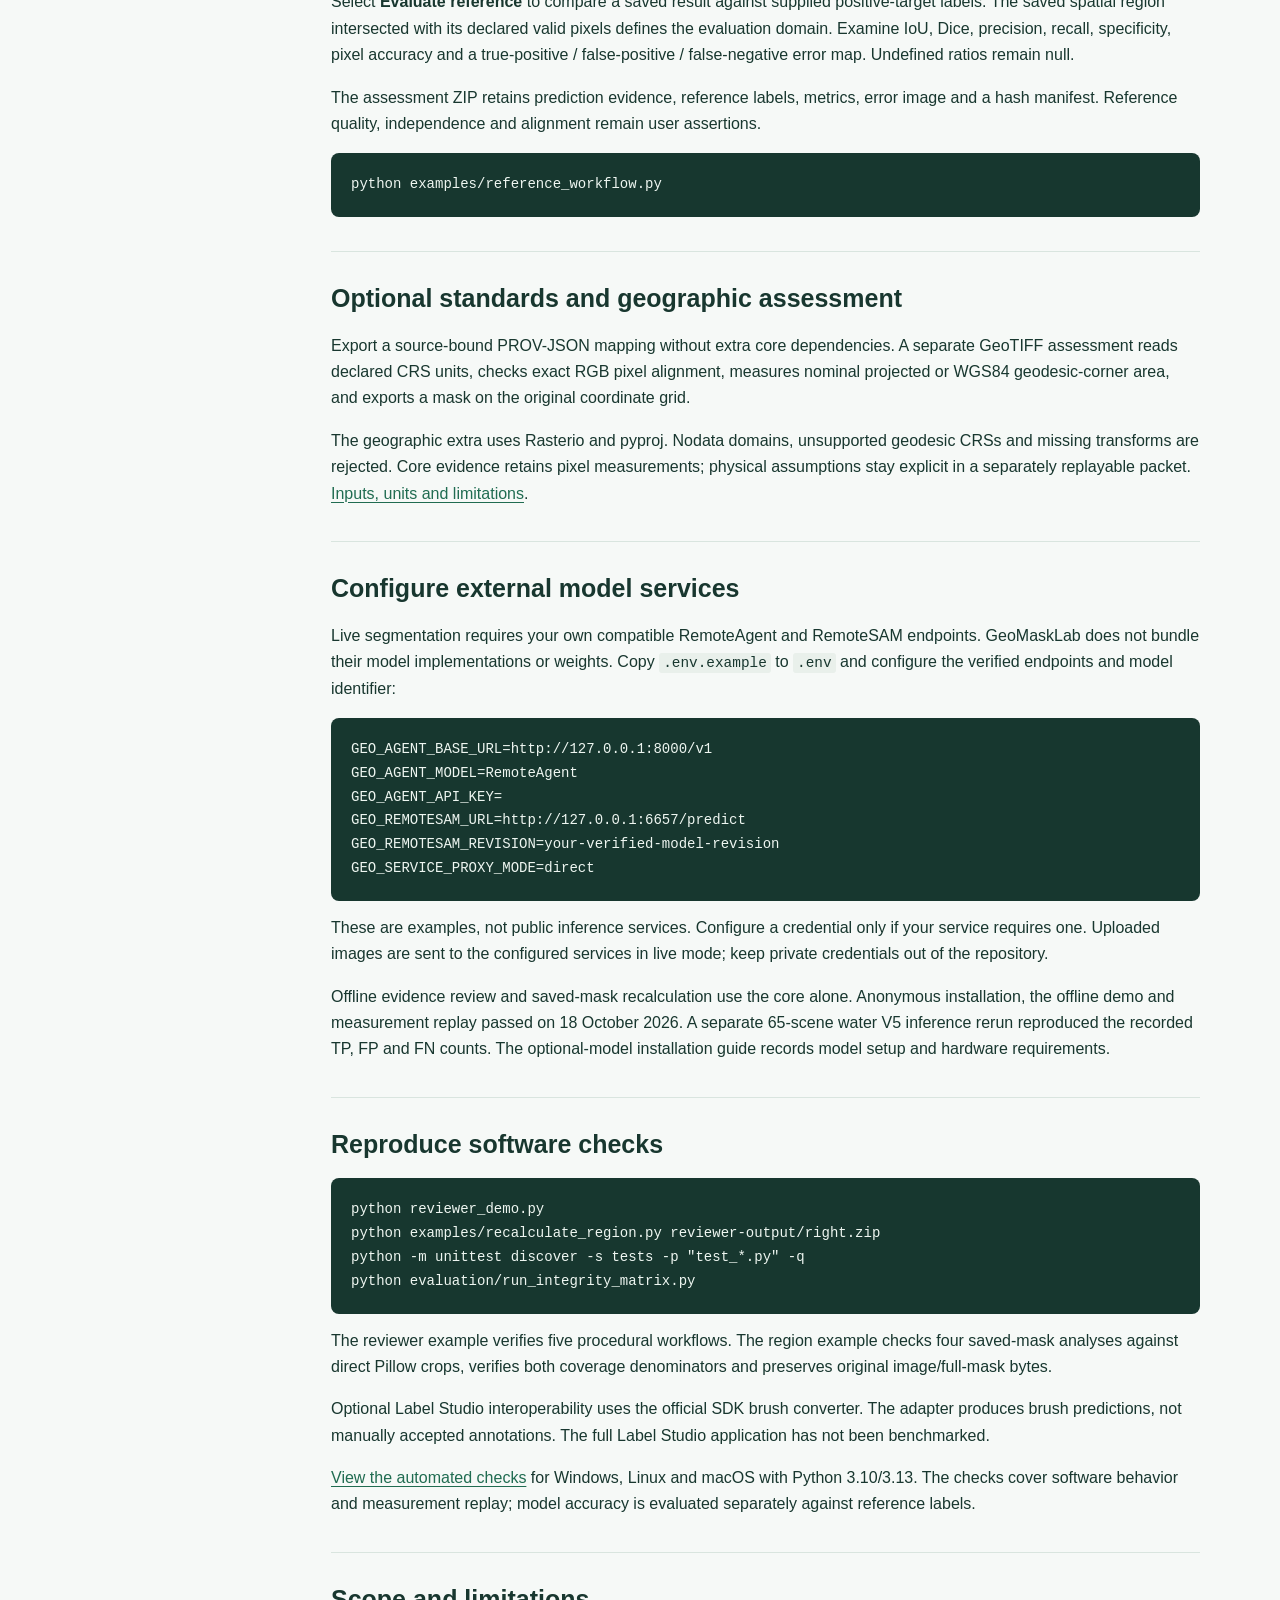
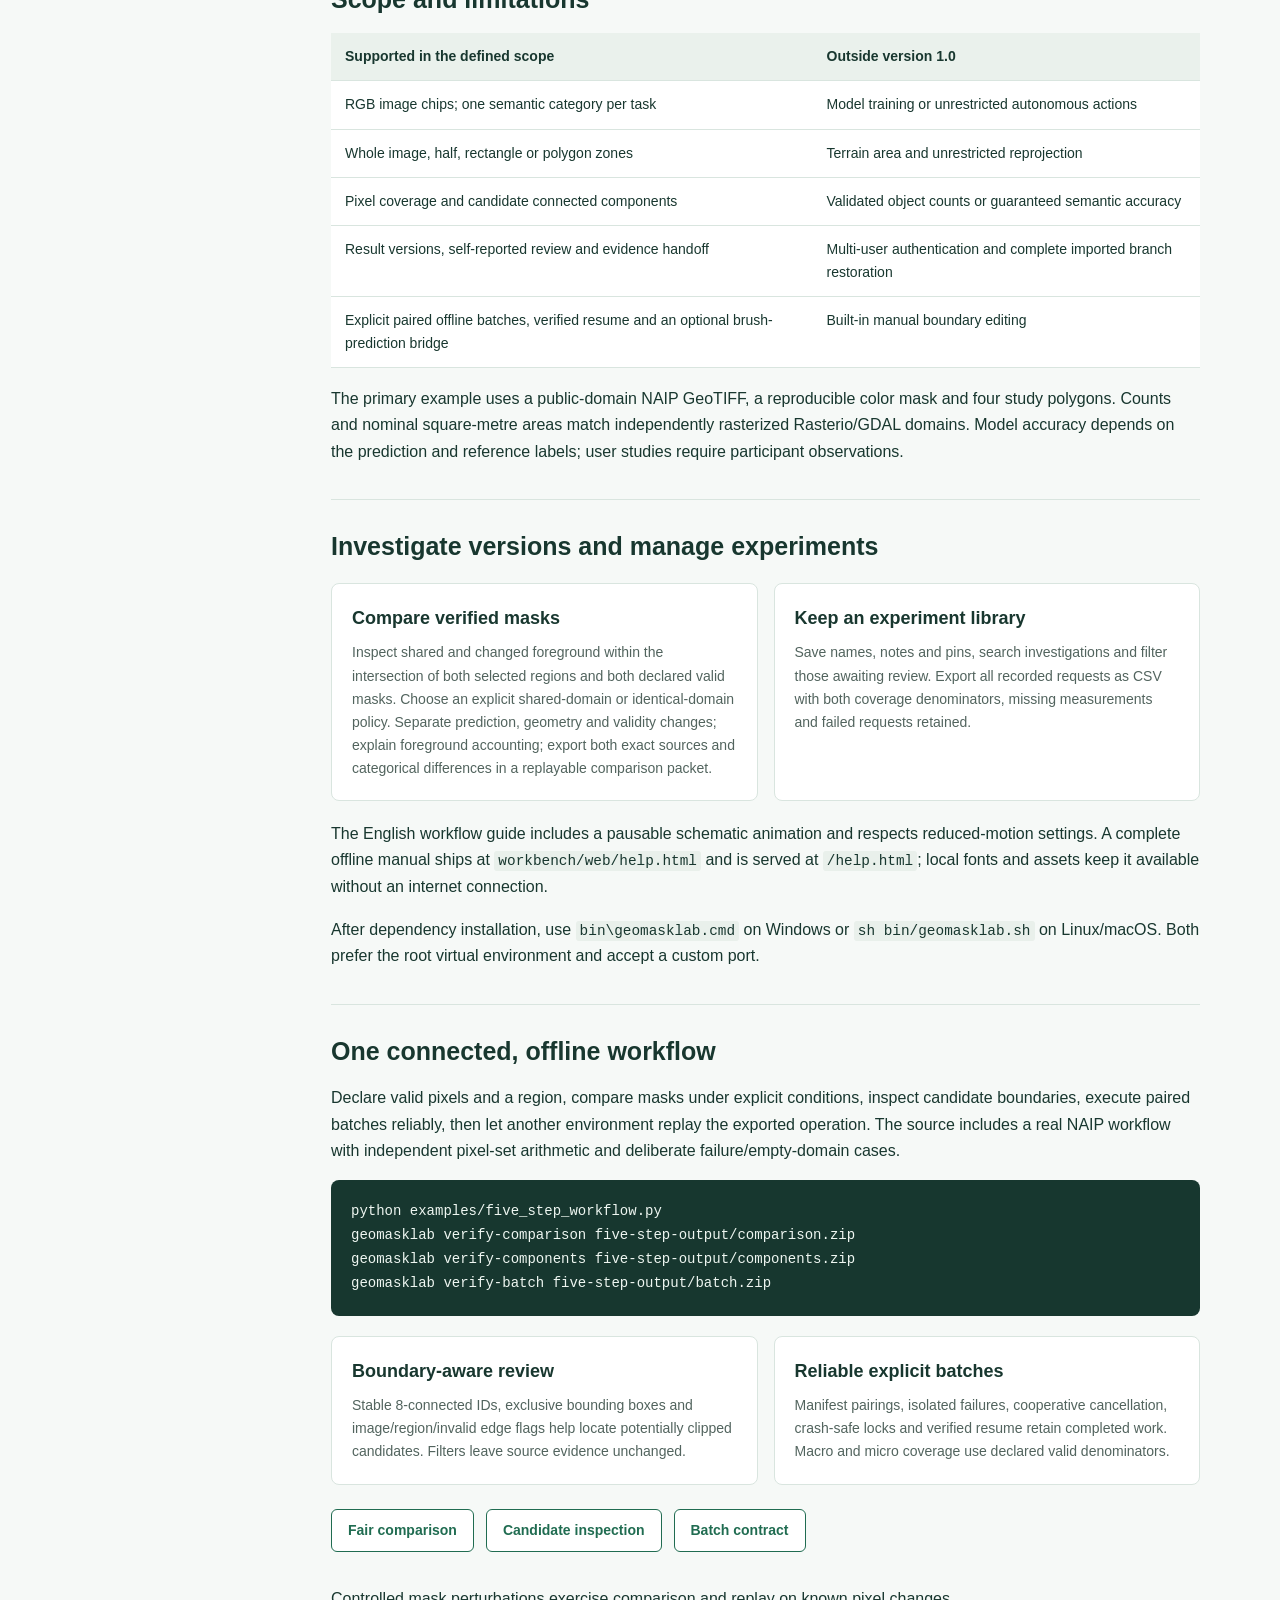
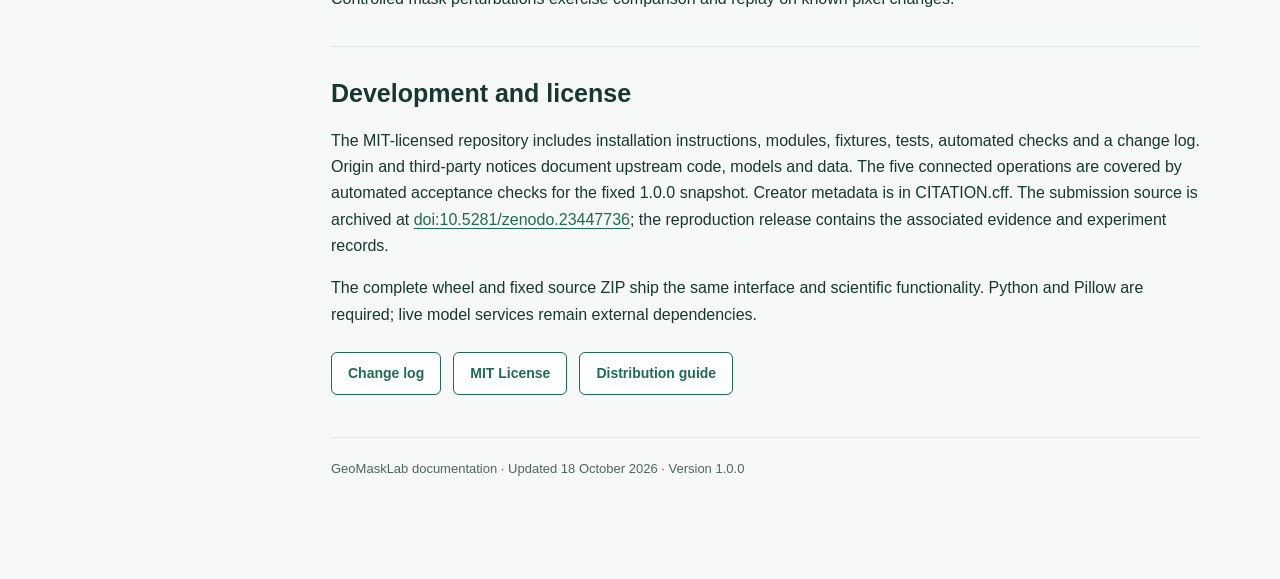
==== commit fdf337ac: "Clarify public guides, release status and interface report text" ====
--- a/docs/site/index.html
+++ b/docs/site/index.html
@@ -25,7 +25,7 @@
   <div class="notice"><p><strong>GeoMaskLab 1.0.0</strong></p><p>The complete browser workbench and Pillow-only replay core in one installable package. Bind masks to explicit regions and denominators, then check the evidence offline.</p></div>
   <div class="actions"><a class="button primary" href="#start">Run the local examples</a><a class="button" href="#offline">Review saved evidence</a><a class="button" href="https://github.com/pophip3/geomasklab/blob/v1.0.0-submission.20261018.1/docs/software_scope.md">Read the software scope</a></div>
 
-  <section id="release"><p>Project repository: <a href="https://github.com/pophip3/geomasklab">pophip3/geomasklab</a>. Fixed review version: <a href="https://github.com/pophip3/geomasklab/tree/v1.0.0-submission.20261018.1">v1.0.0-submission.20261018.1</a>. Select the source and evidence archives dated 20261018; earlier assets are historical.</p><h2>GeoMaskLab 1.0.0 — 18 October 2026 submission snapshot</h2><p><a href="https://github.com/pophip3/geomasklab/releases/tag/v1.0.0-repro.20261016">Download the current source and reproduction archives</a>. The wheel contains the introduction, complete workbench and scientific CLI. Install it in a new Python environment, then run <code>geomasklab-ui</code>. This website provides documentation; the interactive workbench runs on your own computer.</p><p><a href="https://github.com/pophip3/geomasklab/blob/v1.0.0-submission.20261018.1/docs/independent_handoff.md">Independent handoff instructions</a> · <a href="https://github.com/pophip3/geomasklab/blob/v1.0.0-submission.20261018.1/docs/presentation_workbench.md">Interface and figure-export guide</a> · <a href="https://github.com/pophip3/geomasklab/blob/v1.0.0-submission.20261018.1/CITATION.cff">Yun Xing / Hohai University / ORCID citation</a></p></section><section id="purpose"><h2>Purpose</h2><p>GeoMaskLab gives segmentation masks a reusable measurement and evidence workflow. Retain the exact image and source mask, select a pixel domain, show both coverage denominators, and let a colleague replay the result without the original model environment.</p><div class="cards"><article class="card"><h3>Bring any binary mask</h3><p>Use aligned outputs from an annotation tool, GIS workflow, model or local baseline. Source assertions remain explicit.</p></article><article class="card"><h3>Share a checkable result</h3><p>Create portable evidence, recalculate its region and generate a standalone report after verification.</p></article></div></section>
+  <section id="release"><p>Project repository: <a href="https://github.com/pophip3/geomasklab">pophip3/geomasklab</a>. Fixed review version: <a href="https://github.com/pophip3/geomasklab/tree/v1.0.0-submission.20261018.1">v1.0.0-submission.20261018.1</a>, archived at <a href="https://doi.org/10.5281/zenodo.23447736">doi:10.5281/zenodo.23447736</a>. Select the source and evidence archives dated 20261018; earlier assets are historical.</p><h2>GeoMaskLab 1.0.0 — 18 October 2026 submission snapshot</h2><p><a href="https://github.com/pophip3/geomasklab/releases/tag/v1.0.0-repro.20261016">Download the current source and reproduction archives</a>. The wheel contains the introduction, complete workbench and scientific CLI. Install it in a new Python environment, then run <code>geomasklab-ui</code>. This website provides documentation; the interactive workbench runs on your own computer.</p><p><a href="https://github.com/pophip3/geomasklab/blob/v1.0.0-submission.20261018.1/docs/independent_handoff.md">Independent handoff instructions</a> · <a href="https://github.com/pophip3/geomasklab/blob/v1.0.0-submission.20261018.1/docs/presentation_workbench.md">Interface and figure-export guide</a> · <a href="https://github.com/pophip3/geomasklab/blob/v1.0.0-submission.20261018.1/CITATION.cff">Yun Xing / Hohai University / ORCID citation</a></p></section><section id="purpose"><h2>Purpose</h2><p>GeoMaskLab gives segmentation masks a reusable measurement and evidence workflow. Retain the exact image and source mask, select a pixel domain, show both coverage denominators, and let a colleague replay the result without the original model environment.</p><div class="cards"><article class="card"><h3>Bring any binary mask</h3><p>Use aligned outputs from an annotation tool, GIS workflow, model or local baseline. Source assertions remain explicit.</p></article><article class="card"><h3>Share a checkable result</h3><p>Create portable evidence, recalculate its region and generate a standalone report after verification.</p></article></div></section>
 
   <section id="core"><h2>Install the reusable core</h2><pre><code>python -m pip install .
 geomasklab verify evidence.zip
@@ -38,17 +38,17 @@
 
   <section id="geographic"><h2>Real geographic measurements</h2><p>The included 2019 USDA NAIP image covers a Denver park on a recorded 0.6 m output grid. Four polygons include an exclusion hole, overlapping MultiPolygon components and a slanted boundary. All four domains and area calculations agree with an independent Rasterio/GDAL path.</p><pre><code>python -m pip install &quot;.[geo]&quot;
 python examples/naip_zonal_workflow.py
-geomasklab verify-zonal workflow-output/naip-zonal/zonal.zip</code></pre><div class="actions"><a class="button" href="https://github.com/pophip3/geomasklab/blob/v1.0.0-submission.20261018.1/evaluation/geospatial/README.md">Independent comparison</a><a class="button" href="https://github.com/pophip3/geomasklab/blob/v1.0.0-submission.20261018.1/docs/zonal_statistics.md">Polygon contract</a><a class="button" href="https://github.com/pophip3/geomasklab/blob/v1.0.0-submission.20261018.1/docs/signatures.md">Trusted-key signatures</a><a class="button" href="https://github.com/pophip3/geomasklab/blob/v1.0.0-submission.20261018.1/docs/raster_inputs.md">Raster windows and scaling</a></div><p>Separate public-key trust is required for signatures. The color baseline is a reproducible candidate mask; the case establishes arithmetic agreement, without establishing vegetation-label accuracy.</p></section>
-  <section id="workflow"><h2>Analysis workflow</h2><ol><li><strong>Choose an image.</strong> Use a labeled fixture for software checks, or upload a supported RGB image for model-assisted analysis.</li><li><strong>Select the task.</strong> Request one semantic category and one spatial scope. An English fixture request is <code>Segment buildings in the right half</code>.</li><li><strong>Inspect the output.</strong> Compare the original, overlay and binary mask. Candidate connected components are not validated object counts.</li><li><strong>Record a review.</strong> Accept, reject or leave the result pending, with a reviewer identifier and explanation. Review is self-reported and bound to the saved image/mask hashes.</li><li><strong>Export the evidence.</strong> Retain the ZIP alongside its source version and configuration. A completed computation still requires semantic inspection.</li></ol></section>
+geomasklab verify-zonal workflow-output/naip-zonal/zonal.zip</code></pre><div class="actions"><a class="button" href="https://github.com/pophip3/geomasklab/blob/v1.0.0-submission.20261018.1/evaluation/geospatial/README.md">Independent comparison</a><a class="button" href="https://github.com/pophip3/geomasklab/blob/v1.0.0-submission.20261018.1/docs/zonal_statistics.md">Polygon contract</a><a class="button" href="https://github.com/pophip3/geomasklab/blob/v1.0.0-submission.20261018.1/docs/signatures.md">Trusted-key signatures</a><a class="button" href="https://github.com/pophip3/geomasklab/blob/v1.0.0-submission.20261018.1/docs/raster_inputs.md">Raster windows and scaling</a></div><p>Signature verification requires a separately trusted public key. The example checks the four declared polygon domains and their nominal areas.</p></section>
+  <section id="workflow"><h2>Analysis workflow</h2><ol><li><strong>Choose an image.</strong> Use a labeled fixture for software checks, or upload a supported RGB image for model-assisted analysis.</li><li><strong>Select the task.</strong> Request one semantic category and one spatial scope. An English fixture request is <code>Segment buildings in the right half</code>.</li><li><strong>Inspect the output.</strong> Compare the original, overlay and binary mask. Candidate connected components are not validated object counts.</li><li><strong>Record a review.</strong> Accept, reject or leave the result pending, with a reviewer identifier and explanation. Review is self-reported and bound to the saved image/mask hashes.</li><li><strong>Export the evidence.</strong> Retain the ZIP alongside its source version and configuration.</li></ol></section>
 
   <section id="coverage"><h2>Two coverage values, two denominators</h2><p>The same foreground mask can answer two different questions. Let <code>A</code> be its positive pixels, <code>I</code> the total image pixels and <code>R</code> the selected-region pixels.</p><div class="formula"><p><strong>Whole-image coverage:</strong> <code>A / I</code> — how much of the entire image is covered?</p><p style="margin-bottom:0"><strong>Within-region coverage:</strong> <code>A / R</code> — how much of the selected region is covered?</p></div><p style="margin-top:18px">In the procedural rectangle example, 12,850 foreground pixels occupy a 40,000-pixel region in a 480,000-pixel image. Whole-image coverage is 2.6771%; within-region coverage is 32.125%. Neither percentage is an accuracy score or a geographic area measurement.</p><p>Coordinates are zero-based with exclusive upper bounds. Odd dimensions split at the integer midpoint. An empty half-image has undefined within-region coverage, recorded as <code>null</code>. Older records without the new fields remain readable.</p></section>
 
-  <section id="offline"><h2>Review and recalculate saved evidence</h2><p>Import an evidence ZIP to create a new local session. The verifier checks file identities, aligned binary masks, spatial replay, recorded statistics and review bindings before the result is restored.</p><p>Select a mask and click <strong>Region &amp; validity</strong>. Choose the whole image, a pixel half or the current rectangle ROI. Draw a new rectangle before opening the dialog if needed. This creates a separate result version with pending review; it preserves the semantic target, complement setting and original full-mask bytes.</p><p>The operation calls neither the agent nor the segmentation service. It changes the measurement region; it cannot improve an inaccurate mask or recover a missing target. Original prediction timing is retained as historical metadata, separate from local recalculation time.</p><pre><code>python -m workbench.export_bundle path/to/evidence.zip
+  <section id="offline"><h2>Review and recalculate saved evidence</h2><p>Import an evidence ZIP to create a new local session. The verifier checks file identities, aligned binary masks, spatial replay, recorded statistics and review bindings before the result is restored.</p><p>Select a mask and click <strong>Region &amp; validity</strong>. Choose the whole image, a pixel half or the current rectangle ROI. Draw a new rectangle before opening the dialog if needed. This creates a separate result version with pending review; it preserves the semantic target, complement setting and original full-mask bytes.</p><p>The operation recalculates the measurement region from retained mask pixels without model calls. Original prediction timing is retained separately from local recalculation time.</p><pre><code>python -m workbench.export_bundle path/to/evidence.zip
 python examples/recalculate_region.py reviewer-output/right.zip</code></pre><p>Single-result import does not restore the complete ancestor history. Hash checks establish consistency, not source authentication or semantic correctness.</p></section>
 
   <section id="validity"><h2>Declare which pixels are included</h2><p>Import or replace an aligned binary validity PNG: white includes pixels and black excludes them. Record the source and exclusion rationale. All pixels are declared valid when no exclusions are supplied; image colors do not automatically define clouds or NoData.</p><p><strong>Region &amp; validity</strong> retains, replaces or explicitly resets validity in a separate pending-review version. Geometric and valid denominators are displayed separately. Empty valid domains have undefined ratios. Evidence format 2.0 preserves the original validity upload, normalized mask, realized configuration and replayed counts; legacy format 1.0 remains readable.</p><pre><code>python examples/validity_workflow.py --geo
 geomasklab verify valid-evidence.zip --schema</code></pre><p><a href="https://github.com/pophip3/geomasklab/blob/v1.0.0-submission.20261018.1/docs/core_package.md">Validity inputs, denominators and replay contract</a></p></section>
-<section id="reference"><h2>Use external masks and reference labels</h2><p>Upload an image and select <strong>Import mask</strong>. Provide an aligned binary mask, its target and its source. This creates a new pending-review version without model inference. Exact dimensions and 0/1 or 0/255 pixels are required; no resizing, thresholding or class mapping is inferred.</p><p>Select <strong>Evaluate reference</strong> to compare a saved result against supplied positive-target labels. The saved spatial region intersected with its declared valid pixels defines the evaluation domain. Examine IoU, Dice, precision, recall, specificity, pixel accuracy and a true-positive / false-positive / false-negative error map. Undefined ratios remain null.</p><p>The assessment ZIP retains prediction evidence, reference labels, metrics, error image and a hash manifest. Reference quality, independence and alignment remain user assertions, and procedural examples establish software behavior only.</p><pre><code>python examples/reference_workflow.py</code></pre></section>
+<section id="reference"><h2>Use external masks and reference labels</h2><p>Upload an image and select <strong>Import mask</strong>. Provide an aligned binary mask, its target and its source. This creates a new pending-review version without model inference. Exact dimensions and 0/1 or 0/255 pixels are required; no resizing, thresholding or class mapping is inferred.</p><p>Select <strong>Evaluate reference</strong> to compare a saved result against supplied positive-target labels. The saved spatial region intersected with its declared valid pixels defines the evaluation domain. Examine IoU, Dice, precision, recall, specificity, pixel accuracy and a true-positive / false-positive / false-negative error map. Undefined ratios remain null.</p><p>The assessment ZIP retains prediction evidence, reference labels, metrics, error image and a hash manifest. Reference quality, independence and alignment remain user assertions.</p><pre><code>python examples/reference_workflow.py</code></pre></section>
 
   <section id="extensions"><h2>Optional standards and geographic assessment</h2><p>Export a source-bound PROV-JSON mapping without extra core dependencies. A separate GeoTIFF assessment reads declared CRS units, checks exact RGB pixel alignment, measures nominal projected or WGS84 geodesic-corner area, and exports a mask on the original coordinate grid.</p><p>The geographic extra uses Rasterio and pyproj. Nodata domains, unsupported geodesic CRSs and missing transforms are rejected. Core evidence retains pixel measurements; physical assumptions stay explicit in a separately replayable packet. <a href="https://github.com/pophip3/geomasklab/blob/v1.0.0-submission.20261018.1/docs/geospatial_assessment.md">Inputs, units and limitations</a>.</p></section>
 <section id="models"><h2>Configure external model services</h2><p>Live segmentation requires your own compatible RemoteAgent and RemoteSAM endpoints. GeoMaskLab does not bundle their model implementations or weights. Copy <code>.env.example</code> to <code>.env</code> and configure the verified endpoints and model identifier:</p><pre><code>GEO_AGENT_BASE_URL=http://127.0.0.1:8000/v1
@@ -56,20 +56,20 @@
 GEO_AGENT_API_KEY=
 GEO_REMOTESAM_URL=http://127.0.0.1:6657/predict
 GEO_REMOTESAM_REVISION=your-verified-model-revision
-GEO_SERVICE_PROXY_MODE=direct</code></pre><p>These are examples, not public inference services. Configure a credential only if your service requires one. Uploaded images are sent to the configured services in live mode; keep private credentials out of the repository. A finer processing mode does not guarantee higher semantic accuracy.</p><p>Offline evidence review and saved-mask recalculation remain available without those services. Anonymous installation of the core, the offline demo and measurement replay passed on 18 October 2026. A separate 65-scene water V5 inference rerun reproduced the recorded TP, FP and FN counts. These checks do not establish independent human validation or a fresh independent installation of every upstream model service.</p></section>
+GEO_SERVICE_PROXY_MODE=direct</code></pre><p>These are examples, not public inference services. Configure a credential only if your service requires one. Uploaded images are sent to the configured services in live mode; keep private credentials out of the repository.</p><p>Offline evidence review and saved-mask recalculation use the core alone. Anonymous installation, the offline demo and measurement replay passed on 18 October 2026. A separate 65-scene water V5 inference rerun reproduced the recorded TP, FP and FN counts. The optional-model installation guide records model setup and hardware requirements.</p></section>
 
   <section id="reproduce"><h2>Reproduce software checks</h2><pre><code>python reviewer_demo.py
 python examples/recalculate_region.py reviewer-output/right.zip
 python -m unittest discover -s tests -p "test_*.py" -q
-python evaluation/run_integrity_matrix.py</code></pre><p>The reviewer example verifies five procedural workflows. The region example checks four saved-mask analyses against direct Pillow crops, verifies both coverage denominators and preserves original image/full-mask bytes.</p><p>Optional Label Studio interoperability uses the official SDK brush converter. The adapter produces brush predictions, not manually accepted annotations. The full Label Studio application has not been benchmarked.</p><p><a href="https://github.com/pophip3/geomasklab/actions/workflows/research-checks.yml">View the automated checks</a> for Windows, Linux and macOS with Python 3.10/3.13. Procedural tests establish software behavior; independent real-image evaluation is needed for semantic accuracy claims.</p></section>
+python evaluation/run_integrity_matrix.py</code></pre><p>The reviewer example verifies five procedural workflows. The region example checks four saved-mask analyses against direct Pillow crops, verifies both coverage denominators and preserves original image/full-mask bytes.</p><p>Optional Label Studio interoperability uses the official SDK brush converter. The adapter produces brush predictions, not manually accepted annotations. The full Label Studio application has not been benchmarked.</p><p><a href="https://github.com/pophip3/geomasklab/actions/workflows/research-checks.yml">View the automated checks</a> for Windows, Linux and macOS with Python 3.10/3.13. The checks cover software behavior and measurement replay; model accuracy is evaluated separately against reference labels.</p></section>
 
-  <section id="scope"><h2>Scope and limitations</h2><div class="table-wrap"><table><thead><tr><th>Supported in the defined scope</th><th>Outside version 1.0</th></tr></thead><tbody><tr><td>RGB image chips; one semantic category per task</td><td>Model training or unrestricted autonomous actions</td></tr><tr><td>Whole image, half, rectangle or polygon zones</td><td>Terrain area and unrestricted reprojection</td></tr><tr><td>Pixel coverage and candidate connected components</td><td>Validated object counts or guaranteed semantic accuracy</td></tr><tr><td>Result versions, self-reported review and evidence handoff</td><td>Multi-user authentication and complete imported branch restoration</td></tr><tr><td>Explicit paired offline batches, verified resume and an optional brush-prediction bridge</td><td>Built-in manual boundary editing</td></tr></tbody></table></div><p style="margin-top:18px">The primary example uses a public-domain NAIP GeoTIFF, a reproducible color mask and four study polygons. Counts and nominal square-metre areas match independently rasterized Rasterio/GDAL domains. Semantic accuracy remains an independent assessment.</p></section>
+  <section id="scope"><h2>Scope and limitations</h2><div class="table-wrap"><table><thead><tr><th>Supported in the defined scope</th><th>Outside version 1.0</th></tr></thead><tbody><tr><td>RGB image chips; one semantic category per task</td><td>Model training or unrestricted autonomous actions</td></tr><tr><td>Whole image, half, rectangle or polygon zones</td><td>Terrain area and unrestricted reprojection</td></tr><tr><td>Pixel coverage and candidate connected components</td><td>Validated object counts or guaranteed semantic accuracy</td></tr><tr><td>Result versions, self-reported review and evidence handoff</td><td>Multi-user authentication and complete imported branch restoration</td></tr><tr><td>Explicit paired offline batches, verified resume and an optional brush-prediction bridge</td><td>Built-in manual boundary editing</td></tr></tbody></table></div><p style="margin-top:18px">The primary example uses a public-domain NAIP GeoTIFF, a reproducible color mask and four study polygons. Counts and nominal square-metre areas match independently rasterized Rasterio/GDAL domains. Model accuracy depends on the prediction and reference labels; user studies require participant observations.</p></section>
 
-  <section id="investigate"><h2>Investigate versions and manage experiments</h2><div class="cards"><article class="card"><h3>Compare verified masks</h3><p>Inspect shared and changed foreground within the intersection of both selected regions and both declared valid masks. Choose an explicit shared-domain or identical-domain policy. Separate prediction, geometry and validity changes; explain foreground accounting; export both exact sources and categorical differences in a replayable comparison packet. Agreement is not ground-truth accuracy.</p></article><article class="card"><h3>Keep an experiment library</h3><p>Save names, notes and pins, search investigations and filter those awaiting review. Export all recorded requests as CSV with both coverage denominators, missing measurements and failed requests retained.</p></article></div><p>The English workflow guide includes a pausable schematic animation and respects reduced-motion settings. A complete offline manual ships at <code>workbench/web/help.html</code> and is served at <code>/help.html</code>; local fonts and assets keep it available without an internet connection.</p><p>After dependency installation, use <code>bin\geomasklab.cmd</code> on Windows or <code>sh bin/geomasklab.sh</code> on Linux/macOS. Both prefer the root virtual environment and accept a custom port.</p></section>
+  <section id="investigate"><h2>Investigate versions and manage experiments</h2><div class="cards"><article class="card"><h3>Compare verified masks</h3><p>Inspect shared and changed foreground within the intersection of both selected regions and both declared valid masks. Choose an explicit shared-domain or identical-domain policy. Separate prediction, geometry and validity changes; explain foreground accounting; export both exact sources and categorical differences in a replayable comparison packet.</p></article><article class="card"><h3>Keep an experiment library</h3><p>Save names, notes and pins, search investigations and filter those awaiting review. Export all recorded requests as CSV with both coverage denominators, missing measurements and failed requests retained.</p></article></div><p>The English workflow guide includes a pausable schematic animation and respects reduced-motion settings. A complete offline manual ships at <code>workbench/web/help.html</code> and is served at <code>/help.html</code>; local fonts and assets keep it available without an internet connection.</p><p>After dependency installation, use <code>bin\geomasklab.cmd</code> on Windows or <code>sh bin/geomasklab.sh</code> on Linux/macOS. Both prefer the root virtual environment and accept a custom port.</p></section>
   <section id="five-steps"><h2>One connected, offline workflow</h2><p>Declare valid pixels and a region, compare masks under explicit conditions, inspect candidate boundaries, execute paired batches reliably, then let another environment replay the exported operation. The source includes a real NAIP workflow with independent pixel-set arithmetic and deliberate failure/empty-domain cases.</p><pre><code>python examples/five_step_workflow.py
 geomasklab verify-comparison five-step-output/comparison.zip
 geomasklab verify-components five-step-output/components.zip
-geomasklab verify-batch five-step-output/batch.zip</code></pre><div class="cards"><article class="card"><h3>Boundary-aware review</h3><p>Stable 8-connected IDs, exclusive bounding boxes and image/region/invalid edge flags help locate potentially clipped candidates. Filters leave source evidence unchanged.</p></article><article class="card"><h3>Reliable explicit batches</h3><p>Manifest pairings, isolated failures, cooperative cancellation, crash-safe locks and verified resume retain completed work. Macro and micro coverage use declared valid denominators.</p></article></div><div class="actions"><a class="button" href="https://github.com/pophip3/geomasklab/blob/v1.0.0-submission.20261018.1/docs/fair_comparison.md">Fair comparison</a><a class="button" href="https://github.com/pophip3/geomasklab/blob/v1.0.0-submission.20261018.1/docs/component_inspection.md">Candidate inspection</a><a class="button" href="https://github.com/pophip3/geomasklab/blob/v1.0.0-submission.20261018.1/docs/manifest_batch.md">Batch contract</a></div><p>The controlled mask perturbation tests the protocol. It is not an independent model-accuracy or human-usability experiment.</p></section><section id="development"><h2>Development and license</h2><p>The research repository is separate from the original competition codebase. Its README, modules, fixtures, tests, CI and change log support installation and review. The modified source is MIT licensed with origin and third-party notices. Five connected operations are implemented with automated acceptance on the fixed candidate. Creator metadata is confirmed in CITATION.cff. Independent human handoff is not claimed. Current reproduction materials are archived in this project's GitHub release; existing Zenodo DOIs refer to older packages.</p><p>The complete wheel and fixed source ZIP ship the same interface and scientific functionality. Python and Pillow are required; live model services remain external dependencies.</p><div class="actions"><a class="button" href="https://github.com/pophip3/geomasklab/blob/v1.0.0-submission.20261018.1/CHANGELOG.md">Change log</a><a class="button" href="https://github.com/pophip3/geomasklab/blob/v1.0.0-submission.20261018.1/LICENSE">MIT License</a><a class="button" href="https://github.com/pophip3/geomasklab/blob/v1.0.0-submission.20261018.1/docs/distribution_layout.md">Distribution guide</a></div></section>
+geomasklab verify-batch five-step-output/batch.zip</code></pre><div class="cards"><article class="card"><h3>Boundary-aware review</h3><p>Stable 8-connected IDs, exclusive bounding boxes and image/region/invalid edge flags help locate potentially clipped candidates. Filters leave source evidence unchanged.</p></article><article class="card"><h3>Reliable explicit batches</h3><p>Manifest pairings, isolated failures, cooperative cancellation, crash-safe locks and verified resume retain completed work. Macro and micro coverage use declared valid denominators.</p></article></div><div class="actions"><a class="button" href="https://github.com/pophip3/geomasklab/blob/v1.0.0-submission.20261018.1/docs/fair_comparison.md">Fair comparison</a><a class="button" href="https://github.com/pophip3/geomasklab/blob/v1.0.0-submission.20261018.1/docs/component_inspection.md">Candidate inspection</a><a class="button" href="https://github.com/pophip3/geomasklab/blob/v1.0.0-submission.20261018.1/docs/manifest_batch.md">Batch contract</a></div><p>Controlled mask perturbations exercise comparison and replay on known pixel changes.</p></section><section id="development"><h2>Development and license</h2><p>The MIT-licensed repository includes installation instructions, modules, fixtures, tests, automated checks and a change log. Origin and third-party notices document upstream code, models and data. The five connected operations are covered by automated acceptance checks for the fixed 1.0.0 snapshot. Creator metadata is in CITATION.cff. The submission source is archived at <a href="https://doi.org/10.5281/zenodo.23447736">doi:10.5281/zenodo.23447736</a>; the reproduction release contains the associated evidence and experiment records.</p><p>The complete wheel and fixed source ZIP ship the same interface and scientific functionality. Python and Pillow are required; live model services remain external dependencies.</p><div class="actions"><a class="button" href="https://github.com/pophip3/geomasklab/blob/v1.0.0-submission.20261018.1/CHANGELOG.md">Change log</a><a class="button" href="https://github.com/pophip3/geomasklab/blob/v1.0.0-submission.20261018.1/LICENSE">MIT License</a><a class="button" href="https://github.com/pophip3/geomasklab/blob/v1.0.0-submission.20261018.1/docs/distribution_layout.md">Distribution guide</a></div></section>
   <footer>GeoMaskLab documentation · Updated 18 October 2026 · Version 1.0.0</footer>
 </main>
 </div>
